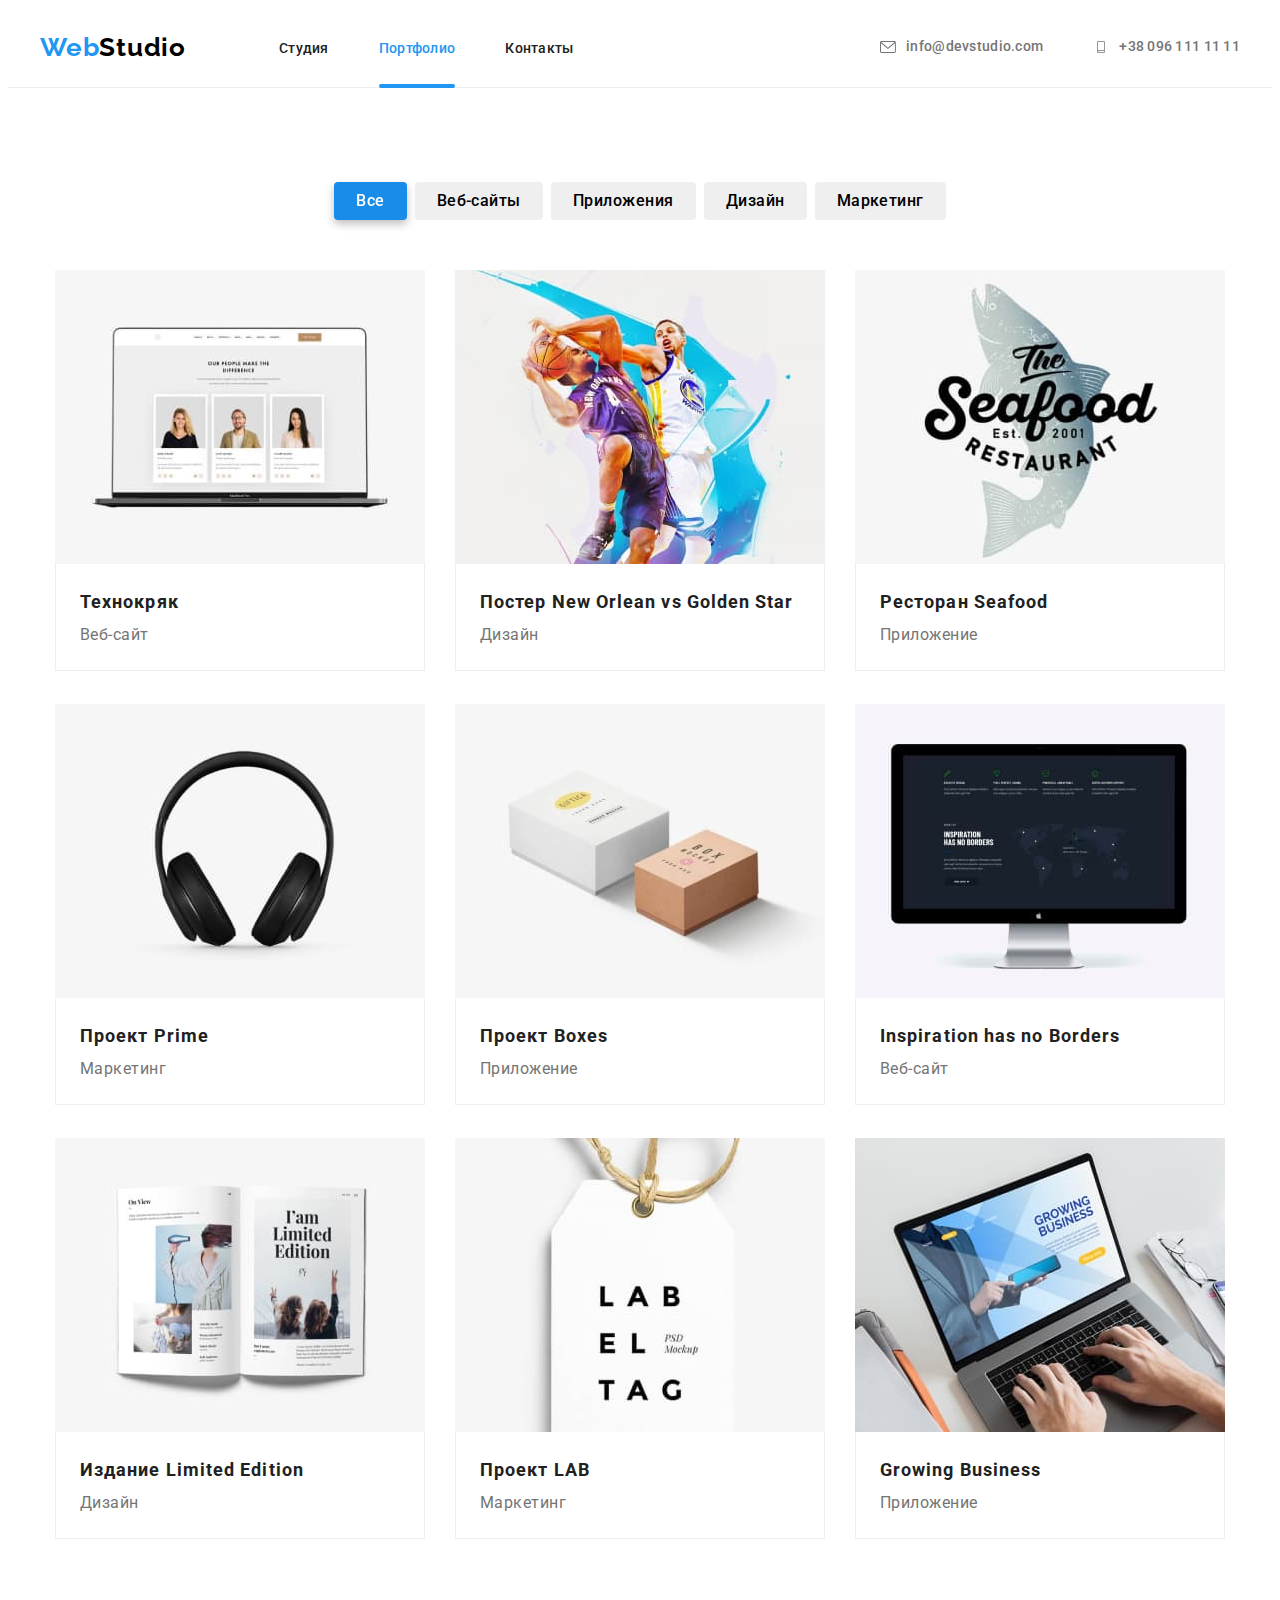
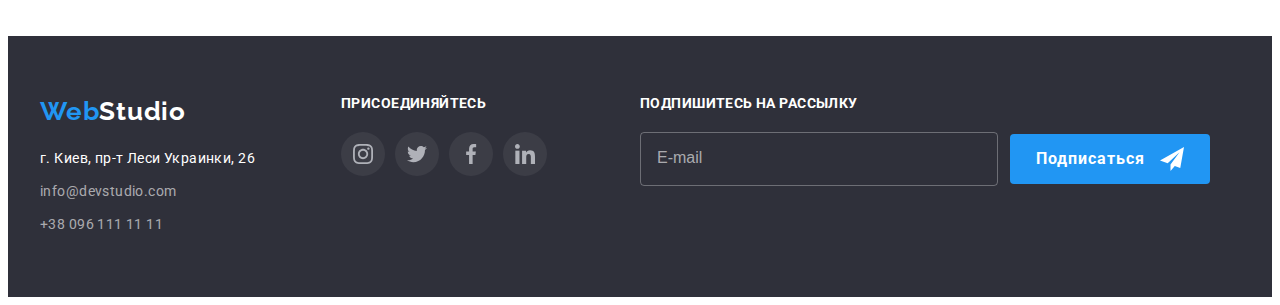
==== portfolio.html @ 4ce69012 "..." ====
<!DOCTYPE html>
<html lang="ru">
  <head>
    <meta charset="UTF-8" />
    <meta http-equiv="X-UA-Compatible" content="IE=edge" />
    <meta name="viewport" content="width=device-width, initial-scale=1.0" />
    <title>Document</title>
    <link rel="preconnect" href="https://fonts.googleapis.com" />
    <link rel="preconnect" href="https://fonts.gstatic.com" crossorigin />
    <link
      href="https://fonts.googleapis.com/css2?family=Raleway:wght@700&family=Roboto:wght@400;500;700;900&display=swap"
      rel="stylesheet"
    />
    <link
      rel="stylesheet"
      href="https://cdnjs.cloudflare.com/ajax/libs/modern-normalize/1.1.0/modern-normalize.min.css"
      integrity="sha512-wpPYUAdjBVSE4KJnH1VR1HeZfpl1ub8YT/NKx4PuQ5NmX2tKuGu6U/JRp5y+Y8XG2tV+wKQpNHVUX03MfMFn9Q=="
      crossorigin="anonymous"
      referrerpolicy="no-referrer"
    />
    <link rel="stylesheet" href="./css/main.min.css" />
  </head>

  <body>
    <header class="header">
      <div class="container header-container">
        <a class="logo link" href="">
          <span class="logo-blue">Web</span>Studio</a
        >
        <nav class="navigation">
          <ul class="nav-list list">
            <li class="nav-list__item">
              <a class="nav-list__link link" href="./index.html">Студия</a>
            </li>

            <li class="nav-list__item">
              <a class="nav-list__link link current" href="./portfolio.html"
                >Портфолио</a
              >
            </li>

            <li class="nav-list__item">
              <a class="nav-list__link link" href="">Контакты</a>
            </li>
          </ul>
        </nav>
        <ul class="contact-header list">
          <li class="contact-header__mail">
            <a
              class="contact-header__mail-number link"
              href="mailto:info@devstudio.com"
            >
              <svg class="contact-header__mail-icon" width="16" height="12">
                <use href="./img/sprite.svg#icon-mail"></use>
              </svg>
              info@devstudio.com</a
            >
          </li>
          <li>
            <a
              class="contact-header__mail-number link"
              href="tel:+380961111111"
            >
              <svg class="contact-header__mail-icon" width="16" height="12">
                <use href="./img/sprite.svg#icon-smartphone"></use>
              </svg>
              +38 096 111 11 11</a
            >
          </li>
        </ul>
      </div>
    </header>
    <main>
      <section class="section">
        <div class="container container-filter-btn">
          <h1 class="visually-hidden">Портфолио</h1>

          <ul class="list parent-indent">
            <li class="spacing-between-cards">
              <button class="filter-btn current-btn" type="button">Все</button>
            </li>
            <li class="spacing-between-cards">
              <button class="filter-btn" type="button">Веб-сайты</button>
            </li>
            <li class="spacing-between-cards">
              <button class="filter-btn" type="button">Приложения</button>
            </li>
            <li class="spacing-between-cards">
              <button class="filter-btn" type="button">Дизайн</button>
            </li>
            <li class="spacing-between-cards">
              <button class="filter-btn" type="button">Маркетинг</button>
            </li>
          </ul>

          <ul class="list portfolio-cards-indent portfolio-list">
            <li
              class="list-item spacing-between-cards spacing-between-cards-portfolio"
            >
              <a class="cards-portfolio-link link" href="">
                <div class="overlay-cards">
                  <img
                    src="./img/portfolio-img-1.jpg"
                    alt="Сайт"
                    width="370"
                    height="294"
                  />
                  <p class="overlay-portfolio">
                    Ресурс предлагает комплексные предложения с разным уровнем
                    функционала и сервисов. Все это позволит посетителю получить
                    исчерпывающие сведения о компании или частном лице.
                  </p>
                </div>
                <div class="portfolio-cards-name">
                  <h2 class="list-item-h">Технокряк</h2>
                  <p class="list-item-p">Веб-сайт</p>
                </div>
              </a>
            </li>
            <li
              class="list-item spacing-between-cards spacing-between-cards-portfolio"
            >
              <a class="cards-portfolio-link link" href="">
                <div class="overlay-cards">
                  <img
                    src="./img/portfolio-img-2.jpg"
                    alt="Постер баскетбол"
                    width="370"
                    height="294"
                  />
                  <p class="overlay-portfolio">
                    Ресурс предлагает комплексные предложения с разным уровнем
                    функционала и сервисов. Все это позволит посетителю получить
                    исчерпывающие сведения о компании или частном лице.
                  </p>
                </div>
                <div class="portfolio-cards-name">
                  <h2 class="list-item-h">Постер New Orlean vs Golden Star</h2>
                  <p class="list-item-p">Дизайн</p>
                </div>
              </a>
            </li>
            <li
              class="list-item spacing-between-cards spacing-between-cards-portfolio"
            >
              <a class="cards-portfolio-link link" href="">
                <div class="overlay-cards">
                  <img
                    src="./img/portfolio-img-3.jpg"
                    alt="Лого ресторана"
                    width="370"
                    height="294"
                  />
                  <p class="overlay-portfolio">
                    Ресурс предлагает комплексные предложения с разным уровнем
                    функционала и сервисов. Все это позволит посетителю получить
                    исчерпывающие сведения о компании или частном лице.
                  </p>
                </div>
                <div class="portfolio-cards-name">
                  <h2 class="list-item-h">Ресторан Seafood</h2>
                  <p class="list-item-p">Приложение</p>
                </div>
              </a>
            </li>
            <li
              class="list-item spacing-between-cards spacing-between-cards-portfolio"
            >
              <a class="cards-portfolio-link link" href="">
                <div class="overlay-cards">
                  <img
                    src="./img/portfolio-img-4.jpg"
                    alt="Наушники"
                    width="370"
                    height="294"
                  />
                  <p class="overlay-portfolio">
                    Ресурс предлагает комплексные предложения с разным уровнем
                    функционала и сервисов. Все это позволит посетителю получить
                    исчерпывающие сведения о компании или частном лице.
                  </p>
                </div>
                <div class="portfolio-cards-name">
                  <h2 class="list-item-h">Проект Prime</h2>
                  <p class="list-item-p">Маркетинг</p>
                </div>
              </a>
            </li>
            <li
              class="list-item spacing-between-cards spacing-between-cards-portfolio"
            >
              <a class="cards-portfolio-link link" href="">
                <div class="overlay-cards">
                  <img
                    src="./img/portfolio-img-5.jpg"
                    alt="Коробки"
                    width="370"
                    height="294"
                  />
                  <p class="overlay-portfolio">
                    Ресурс предлагает комплексные предложения с разным уровнем
                    функционала и сервисов. Все это позволит посетителю получить
                    исчерпывающие сведения о компании или частном лице.
                  </p>
                </div>
                <div class="portfolio-cards-name">
                  <h2 class="list-item-h">Проект Boxes</h2>
                  <p class="list-item-p">Приложение</p>
                </div>
              </a>
            </li>
            <li
              class="list-item spacing-between-cards spacing-between-cards-portfolio"
            >
              <a class="cards-portfolio-link link" href="">
                <div class="overlay-cards">
                  <img
                    src="./img/portfolio-img-6.jpg"
                    alt="Сайт"
                    width="370"
                    height="294"
                  />
                  <p class="overlay-portfolio">
                    Ресурс предлагает комплексные предложения с разным уровнем
                    функционала и сервисов. Все это позволит посетителю получить
                    исчерпывающие сведения о компании или частном лице.
                  </p>
                </div>
                <div class="portfolio-cards-name">
                  <h2 class="list-item-h">Inspiration has no Borders</h2>
                  <p class="list-item-p">Веб-сайт</p>
                </div>
              </a>
            </li>
            <li
              class="list-item spacing-between-cards spacing-between-cards-portfolio"
            >
              <a class="cards-portfolio-link link" href="">
                <div class="overlay-cards">
                  <img
                    src="./img/portfolio-img-7.jpg"
                    alt="Книга"
                    width="370"
                    height="294"
                  />
                  <p class="overlay-portfolio">
                    Ресурс предлагает комплексные предложения с разным уровнем
                    функционала и сервисов. Все это позволит посетителю получить
                    исчерпывающие сведения о компании или частном лице.
                  </p>
                </div>
                <div class="portfolio-cards-name">
                  <h2 class="list-item-h">Издание Limited Edition</h2>
                  <p class="list-item-p">Дизайн</p>
                </div>
              </a>
            </li>
            <li
              class="list-item spacing-between-cards spacing-between-cards-portfolio"
            >
              <a class="cards-portfolio-link link" href="">
                <div class="overlay-cards">
                  <img
                    src="./img/portfolio-img-8.jpg"
                    alt="Бирка"
                    width="370"
                    height="294"
                  />
                  <p class="overlay-portfolio">
                    Ресурс предлагает комплексные предложения с разным уровнем
                    функционала и сервисов. Все это позволит посетителю получить
                    исчерпывающие сведения о компании или частном лице.
                  </p>
                </div>
                <div class="portfolio-cards-name">
                  <h2 class="list-item-h">Проект LAB</h2>
                  <p class="list-item-p">Маркетинг</p>
                </div>
              </a>
            </li>
            <li
              class="list-item spacing-between-cards spacing-between-cards-portfolio"
            >
              <a class="cards-portfolio-link link" href="">
                <div class="overlay-cards">
                  <img
                    src="./img/portfolio-img-9.jpg"
                    alt="Человек за ноутбуком"
                    width="370"
                    height="294"
                  />
                  <p class="overlay-portfolio">
                    Ресурс предлагает комплексные предложения с разным уровнем
                    функционала и сервисов. Все это позволит посетителю получить
                    исчерпывающие сведения о компании или частном лице.
                  </p>
                </div>

                <div class="portfolio-cards-name">
                  <h2 class="list-item-h">Growing Business</h2>
                  <p class="list-item-p">Приложение</p>
                </div>
              </a>
            </li>
          </ul>
        </div>
      </section>
    </main>
    <footer class="footer">
      <div class="container footer-adress">
        <div class="footer-adress-list">
          <a class="logo-footer link" href="">
            <span class="logo-blue">Web</span>Studio</a
          >
          <address class="element-style">
            <a
              class="link-footer link"
              href="https://www.google.com/maps/place/%D0%B1%D1%83%D0%BB.+%D0%9B%D0%B5%D1%81%D0%B8+%D0%A3%D0%BA%D1%80%D0%B0%D0%B8%D0%BD%D0%BA%D0%B8,+26,+%D0%9A%D0%B8%D0%B5%D0%B2,+02000/@50.4265807,30.5361971,17z/data=!3m1!4b1!4m5!3m4!1s0x40d4cf0e033ecbe9:0x57a4dffefec77da0!8m2!3d50.4265807!4d30.5383858"
              target="_blank"
              rel="noopener noreferrer"
              >г. Киев, пр-т Леси Украинки, 26</a
            >
            <a class="contact-footer link" href="mailto:info@devstudio.com"
              >info@devstudio.com</a
            >
            <a
              class="contact-footer link contact-footer-tel"
              href="tel:+380961111111"
              >+38 096 111 11 11</a
            >
          </address>
        </div>
        <div class="footer-list">
          <p class="footer-post">присоединяйтесь</p>
          <ul class="social-list list">
            <li class="social-list__item">
              <a class="footer-social-list-link" href="">
                <svg class="social-list__icon" width="20" height="20">
                  <use href="./img/sprite.svg#instagram"></use>
                </svg>
              </a>
            </li>
            <li class="social-list__item">
              <a class="footer-social-list-link" href="">
                <svg class="social-list__icon" width="20" height="20">
                  <use href="./img/sprite.svg#twitter"></use>
                </svg>
              </a>
            </li>
            <li class="social-list__item">
              <a class="footer-social-list-link" href="">
                <svg class="social-list__icon" width="20" height="20">
                  <use href="./img/sprite.svg#facebook"></use>
                </svg>
              </a>
            </li>
            <li class="social-list__item">
              <a class="footer-social-list-link" href="">
                <svg class="social-list__icon" width="20" height="20">
                  <use href="./img/sprite.svg#linkedin"></use>
                </svg>
              </a>
            </li>
          </ul>
        </div>
        <div class="footer-form">
          <p class="footer-form__p">Подпишитесь на рассылку</p>
          <form class="footer-form__f">
            <input
              name="user-mail"
              class="footer-form__input"
              type="email"
              placeholder="E-mail"
            />
            <button type="submit" class="footer-form__btn modal-btn">
              Подписаться
              <svg class="footer-form__btn-icon" width="24" height="24">
                <use href="./img/sprite.svg#icon-send"></use>
              </svg>
            </button>
          </form>
        </div>
      </div>
    </footer>
  </body>
</html>
---- css/main.min.css ----
:root{--accent-color: #2196f3;--primary-text-color: #212121;--secondary-text-color: #757575;--hero-collor: #ffffff;--logo-footer-collor: #ffffff}.visually-hidden{position:absolute;width:1px;height:1px;margin:-1px;padding:0;overflow:hidden;border:0;clip:rect(0 0 0 0)}body{font-family:"Roboto", sans-serif;color:var(--primary-text-color)}h1,h2,h3,h4,h5,h6,p{margin-top:0;margin-bottom:0}ul{margin-top:0;margin-bottom:0;padding-left:0}img{display:block;max-width:100%;height:auto}.list{list-style:none}.link{text-decoration:none}.section{padding-bottom:94px;padding-top:94px}.container{width:1200px;padding-left:15px;padding-right:15px;margin-left:auto;margin-right:auto}.modal-btn{min-width:200px;min-height:50px;padding:8px 30px;font-family:inherit;font-weight:bold;font-size:16px;line-height:1.88;align-items:center;text-align:center;letter-spacing:0.06em;color:var(--hero-collor);background:var(--accent-color);cursor:pointer;border-radius:4px;border:none;transition:background-color 250ms cubic-bezier(0.4, 0, 0.2, 1),color 250ms cubic-bezier(0.4, 0, 0.2, 1)}.modal-btn:hover,.modal-btn:focus{background:#188ce8}.social-list{display:flex}.social-list__item:not(:last-child){margin-right:10px}.social-list__link{display:flex;align-items:center;justify-content:center;width:44px;height:44px;border-radius:50%;transition:background-color 250ms cubic-bezier(0.4, 0, 0.2, 1)}.social-list__link:hover,.social-list__link:focus{background-color:var(--accent-color)}.social-list__icon{fill:#afb1b8;transition:fill 250ms cubic-bezier(0.4, 0, 0.2, 1)}.social-list__link:hover .social-list__icon,.social-list__link:focus .social-list__icon{fill:#ffffff}.footer-social-list-link:hover .social-list__icon,.footer-social-list-link:focus .social-list__icon{fill:#ffffff}.main-title{font-weight:900;font-size:44px;line-height:1.36;text-align:center;letter-spacing:0.06em;text-transform:uppercase;color:var(--hero-collor);margin-bottom:30px}.main-title-hero{text-align:center}.benefits__description{font-size:14px;line-height:1.71;letter-spacing:0.03em;color:var(--secondary-text-color)}.secondary-title{font-weight:bold;font-size:36px;line-height:1.17;text-align:center;letter-spacing:0.03em;margin-bottom:50px}.logo{font-family:"Raleway", sans-serif;font-weight:bold;font-size:26px;line-height:1.19;letter-spacing:0.03em;color:#000000;margin-right:93px}.logo-blue{color:var(--accent-color)}.navigation .nav-list__link.current{color:var(--accent-color)}.header{padding-top:24px;padding-bottom:24px;border-bottom:1px solid #ececec}.header-container{display:flex;align-items:center}.nav-list{display:flex;align-items:center}.contact-header{display:flex;align-items:center;margin-left:auto}.contact-header__mail{margin-right:50px}.nav-list__item:not(:last-child){margin-right:50px}.nav-list__link{position:relative;font-weight:500;font-size:14px;line-height:1.14;letter-spacing:0.02em;color:inherit;transition:color 250ms cubic-bezier(0.4, 0, 0.2, 1)}.nav-list__link:hover,.nav-list__link:focus{color:var(--accent-color)}.current::after{content:"";position:absolute;background:var(--accent-color);border-radius:2px;height:4px;width:100%;bottom:-32px;left:0px}.contact-header__mail-number{font-weight:500;font-size:14px;line-height:1.14;letter-spacing:0.02em;color:var(--secondary-text-color);display:flex;align-items:center;transition:color 250ms cubic-bezier(0.4, 0, 0.2, 1)}.contact-header__mail-number:hover,.contact-header__mail-number:focus{color:var(--accent-color)}.contact-header__mail-number:hover .contact-header__mail-icon{fill:var(--accent-color)}.contact-header__mail-icon{margin-right:10px;fill:#757575;justify-content:center;align-items:center;transition:fill 250ms cubic-bezier(0.4, 0, 0.2, 1)}.hero{padding:200px 0;background-image:linear-gradient(rgba(47,48,58,0.4), rgba(47,48,58,0.4)),url(../img/hero/Img.jpg);background-color:#c4c4c4;background-size:cover;background-position:center;max-width:1600px;height:600px;width:100%;margin-left:auto;margin-right:auto}.benefits{padding-bottom:0px}.benefits__title{font-weight:bold;font-size:14px;line-height:1.14;letter-spacing:0.03em;text-transform:uppercase;margin-bottom:10px}.benefits__cards{flex-basis:calc((100%-4 * 30) / 4)}.benefits__icon{display:flex;align-items:center;justify-content:center;background-color:#f5f4fa;width:270px;height:120px;border-radius:4px;margin-bottom:30px}.studio-cards-parent-indent{display:flex;align-items:center;justify-content:center;margin-left:-30px;margin-top:-30px}.studio-spacing-between-cards{margin-left:30px;margin-top:30px}.skills__card{flex-basis:calc((100%-3 * 30) / 3)}.skills__overlay{position:relative}.skills__overlay-p{position:absolute;font-weight:bold;font-size:14px;line-height:1.14;letter-spacing:0.03em;text-transform:uppercase;color:#ffffff;background:rgba(47,48,58,0.8);padding-top:27px;padding-bottom:27px;width:100%;text-align:center;bottom:0px}.team-section{background:#f5f4fa}.team-section__card{flex-basis:calc((100%-4 * 30) / 4);border:1px solid #ccc;border-top:none;box-shadow:0px 1px 3px rgba(0,0,0,0.12),0px 1px 1px rgba(0,0,0,0.14),0px 2px 1px rgba(0,0,0,0.2);border-radius:4px}.team-section__title{margin-bottom:10px;font-weight:500;font-size:16px;line-height:1.19;text-align:center;letter-spacing:0.03em}.team-section__cards-name{text-align:center;padding:30px 32px;background-color:#ffffff;border-radius:0px 0px 4px 4px}.team-section__position{font-size:16px;line-height:1.19;text-align:center;letter-spacing:0.03em;color:var(--secondary-text-color);margin-bottom:16px}.spacing-between-cards{margin-left:8px;margin-top:8px}.clients{justify-content:space-between;display:flex}.clients-link{display:flex;align-items:center;justify-content:center;width:170px;height:92px;border:1px solid #ccc;border-radius:4px;transition:border 250ms cubic-bezier(0.4, 0, 0.2, 1)}.clients-link:hover,.clients-link:focus{border:1px solid var(--accent-color)}.clients-icon{fill:#afb1b8;transition:fill 250ms cubic-bezier(0.4, 0, 0.2, 1)}.clients-link:hover .clients-icon,.clients-link:focus .clients-icon{fill:var(--accent-color)}.logo-footer{font-family:"Raleway", sans-serif;font-weight:bold;font-size:26px;line-height:1.19;letter-spacing:0.03em;color:#ffffff;display:block;margin-bottom:20px}.footer{background:#2f303a;padding:60px 0}.link-footer{font-size:14px;line-height:1.71;letter-spacing:0.03em;color:#ffffff;margin-bottom:9px}.contact-footer{font-size:14px;line-height:1.71;letter-spacing:0.03em;color:rgba(255,255,255,0.6);margin-bottom:9px}.contact-footer-tel{margin-bottom:0}.footer-adress{display:flex}.element-style{font-style:normal;display:flex;flex-direction:column}.footer-adress-list{min-width:231px;margin-right:70px}.footer-list{min-width:206px;min-height:80px}.footer-post{font-weight:bold;font-size:14px;line-height:1.14;letter-spacing:0.03em;text-transform:uppercase;margin-bottom:20px;color:#ffffff}.footer-social-list-link{display:flex;align-items:center;justify-content:center;width:44px;height:44px;border-radius:50%;background-color:#ffffff10;transition:background-color 250ms cubic-bezier(0.4, 0, 0.2, 1)}.footer-social-list-link:hover,.footer-social-list-link:focus{background-color:var(--accent-color)}.footer-form{margin-left:93px;width:570px;height:86px}.footer-form__p{font-weight:bold;font-size:14px;line-height:1.14;letter-spacing:0.03em;text-transform:uppercase;color:#ffffff;margin-bottom:20px}.footer-form__input{border:1px solid rgba(255,255,255,0.3);border-radius:4px;width:100%;height:50px;background-color:transparent;padding-left:16px;color:#ffffff}.footer-form__input::placeholder{font-weight:400;font-size:16px;line-height:1.25;color:rgba(255,255,255,0.6)}.footer-form__btn{margin-left:12px;display:flex;padding:8px 26px;justify-content:space-between;align-items:center;transition:background-color 250ms cubic-bezier(0.4, 0, 0.2, 1);cursor:pointer}.footer-form__f{display:flex;align-items:center}.container-filter-btn .filter-btn.current-btn{background:#188ce8;color:#ffffff;filter:drop-shadow(0px 4px 4px rgba(0,0,0,0.25))}.filter-btn{padding:6px 22px;font-family:inherit;font-weight:500;font-size:16px;line-height:1.63;text-align:center;letter-spacing:0.03em;cursor:pointer;border-radius:4px;border:none;transition:background-color 250ms cubic-bezier(0.4, 0, 0.2, 1),color 250ms cubic-bezier(0.4, 0, 0.2, 1)}.filter-btn:hover,.filter-btn:focus{background:#188ce8;color:#ffffff;filter:drop-shadow(0px 4px 4px rgba(0,0,0,0.25))}.spacing-between-cards-portfolio{margin-left:30px;margin-top:30px}.portfolio-list{flex-wrap:wrap}.portfolio-cards-name{border:1px solid #eeeeee;border-top:none;padding:20px 24px}.cards-portfolio-link{display:block;transition:box-shadow 250ms cubic-bezier(0.4, 0, 0.2, 1)}.cards-portfolio-link:hover,.cards-portfolio-link:focus{box-shadow:0px 1px 1px rgba(0,0,0,0.12),0px 4px 4px rgba(0,0,0,0.06),1px 4px 6px rgba(0,0,0,0.16)}.overlay-cards{position:relative;overflow:hidden}.overlay-portfolio{position:absolute;font-size:18px;line-height:1.55;letter-spacing:0.03em;color:#ffffff;background:rgba(33,150,243,0.9);padding:63px 24px;top:0;left:0;width:100%;height:100%;overflow:auto;transform:translateY(100%);transition:transform 250ms cubic-bezier(0.4, 0, 0.2, 1),background-color 250ms cubic-bezier(0.4, 0, 0.2, 1)}.cards-portfolio-link:hover .overlay-portfolio,.cards-portfolio-link:focus .overlay-portfolio{transform:translateY(0%)}.list-item{width:370px;height:404px;left:215px;top:262px;background:#ffffff;box-sizing:border-box}.list-item-h{font-weight:bold;font-size:18px;line-height:2;letter-spacing:0.06em;color:var(--primary-text-color)}.list-item-p{font-size:16px;line-height:1.88;letter-spacing:0.03em;color:var(--secondary-text-color)}.parent-indent{display:flex;align-items:center;justify-content:center;margin-left:-8px;margin-top:-8px;margin-bottom:50px}.portfolio-cards-indent{display:flex;align-items:center;justify-content:center;margin-left:-30px;margin-top:-30px}.cards-portfolio{flex-basis:calc((100%-3 * 30) / 3)}.backdrop{position:fixed;top:0;left:0;width:100vw;height:100vh;background-color:rgba(0,0,0,0.2);transition:opacity;transition:opacity 250ms cubic-bezier(0.4, 0, 0.2, 1),visibility 250ms cubic-bezier(0.4, 0, 0.2, 1)}.backdrop.is-hidden{opacity:0;visibility:hidden;pointer-events:none}.modal{position:absolute;top:50%;left:50%;transform:translate(-50%, -50%);width:528px;height:581px;background-color:#ffffff;border-radius:4px;padding:40px}.modal-close-icon{transition:fill 250ms cubic-bezier(0.4, 0, 0.2, 1)}.modal-close-icon:hover{fill:var(--accent-color)}.modal-close-btn{position:absolute;top:8px;right:8px;width:30px;height:30px;border-radius:50%;border:1px solid rgba(0,0,0,0.1);background-color:transparent;padding:0;display:flex;justify-content:center;align-items:center;cursor:pointer}.modal-title{font-weight:bold;font-size:20px;line-height:1.15;text-align:center;letter-spacing:0.03em;color:#212121;margin-bottom:12px}.modal-form-name{display:block;font-weight:400;font-size:12px;line-height:1.17;letter-spacing:0.01em;color:#757575;margin-bottom:10px}.modal-form-input{width:100%;height:40px;padding-left:42px;border:1px solid rgba(33,33,33,0.2);border-radius:4px;transition:border-color 250ms cubic-bezier(0.4, 0, 0.2, 1)}.modal-form-input:focus{outline:none;border-color:var(--accent-color)}.modal-form-input:focus+.modal-form-icon{fill:var(--accent-color)}.modal-form-input-wrapper{position:relative;display:block;margin-top:4px}.modal-form-icon{position:absolute;top:50%;left:12px;transform:translateY(-50%);transition:fill 250ms cubic-bezier(0.4, 0, 0.2, 1)}.modal-form-messange{width:100%;height:120px;margin-top:4px;padding:12px 16px;transition:border-color 250ms cubic-bezier(0.4, 0, 0.2, 1);resize:none;border:1px solid rgba(33,33,33,0.2);border-radius:4px}.modal-form-messange:focus{outline:none;border-color:var(--accent-color)}.modal-form-messange::placeholder{font-weight:400;font-size:12px;line-height:14px;letter-spacing:0.01em;color:rgba(117,117,117,0.5)}.modal-form-checkbox-label{display:flex;align-items:center;font-weight:400;font-size:14px;line-height:1.7;letter-spacing:0.03em;color:#757575;padding-left:14px}.modal-form-checkbox-label::before{display:inline-block;width:16px;height:15px;border:2px solid #212121;cursor:pointer;content:"";margin-right:10px;border-radius:2px}.modal-form-checkbox:focus+.modal-form-checkbox-label::before{border:1px solid --accent-color}.modal-form-checkbox:checked+.modal-form-checkbox-label::before{background-image:url(../img/checkbox.svg);background-color:var(--accent-color);background-repeat:no-repeat;border:none;background-position:50% 50%}.modal-form-submit-btn{display:block;margin:30px auto 0px}.modal-form-checkbox-link{color:var(--accent-color)}
/*# sourceMappingURL=main.min.css.map */
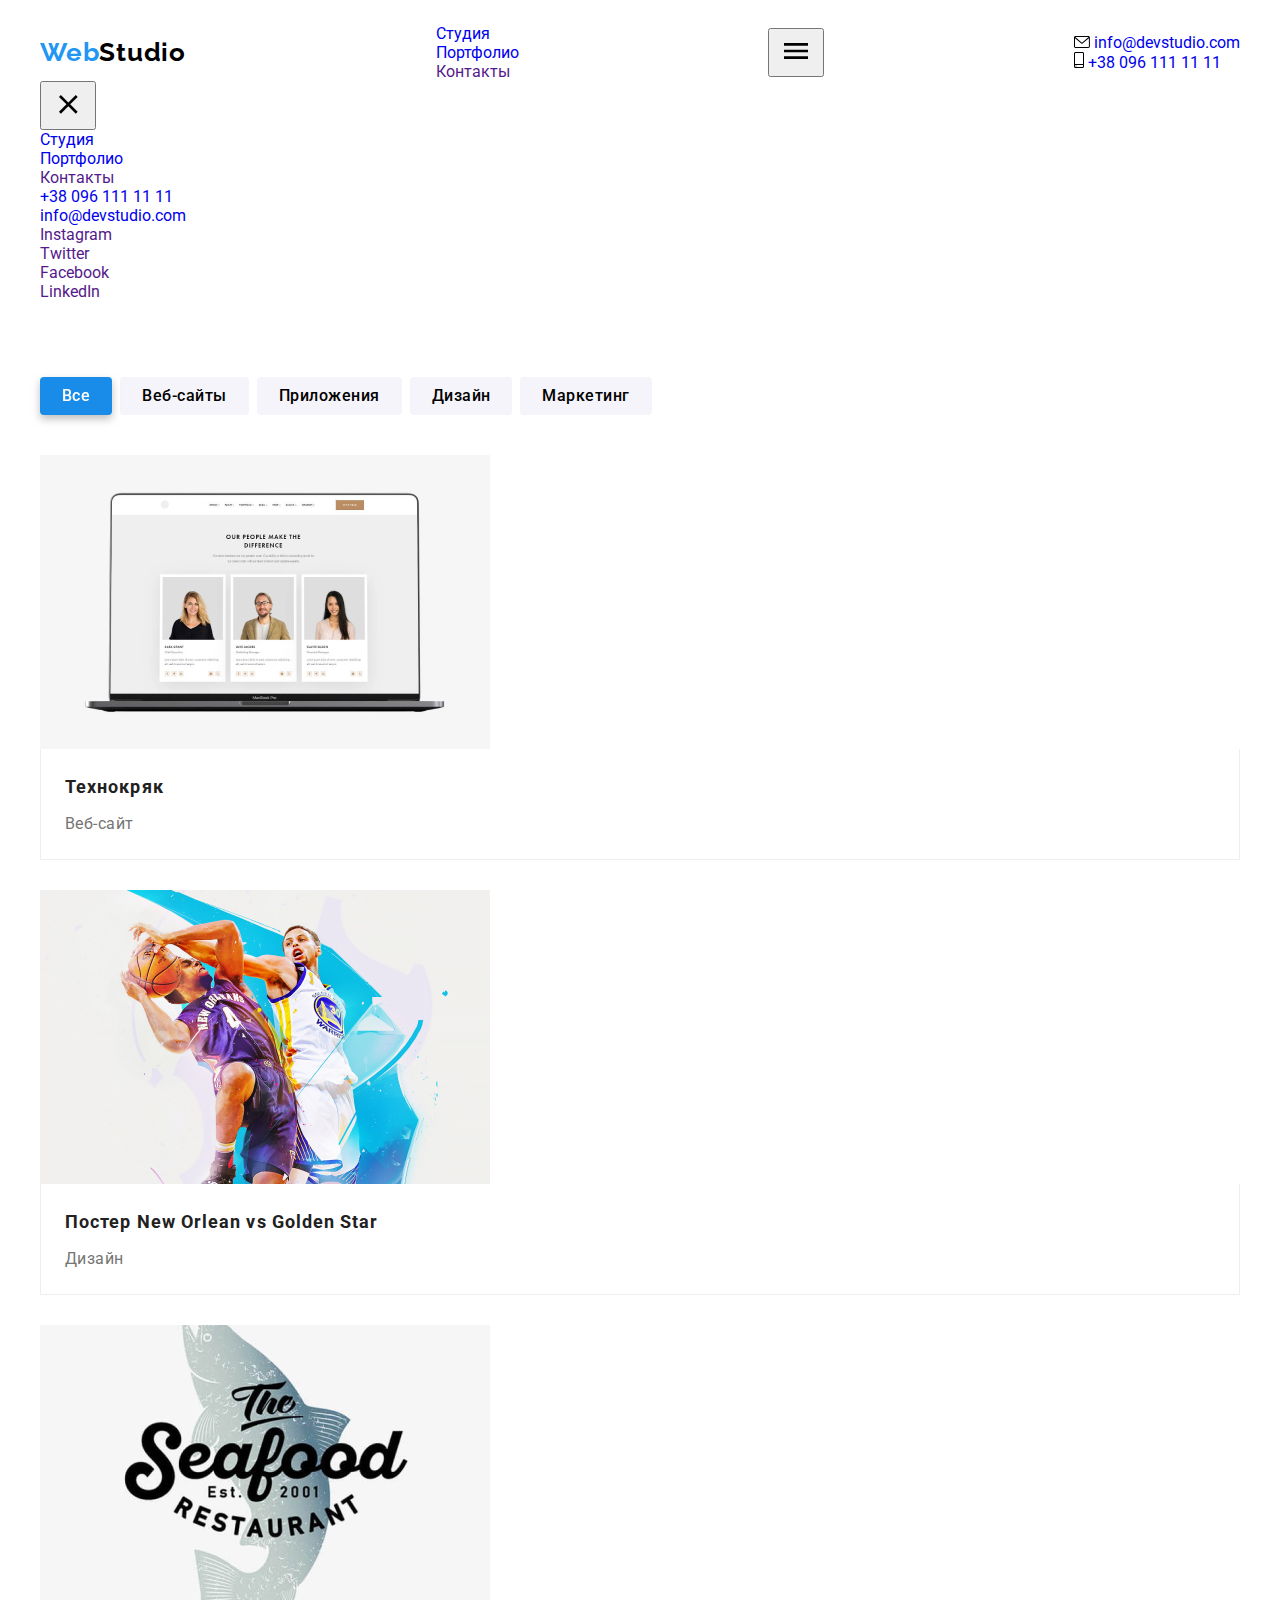
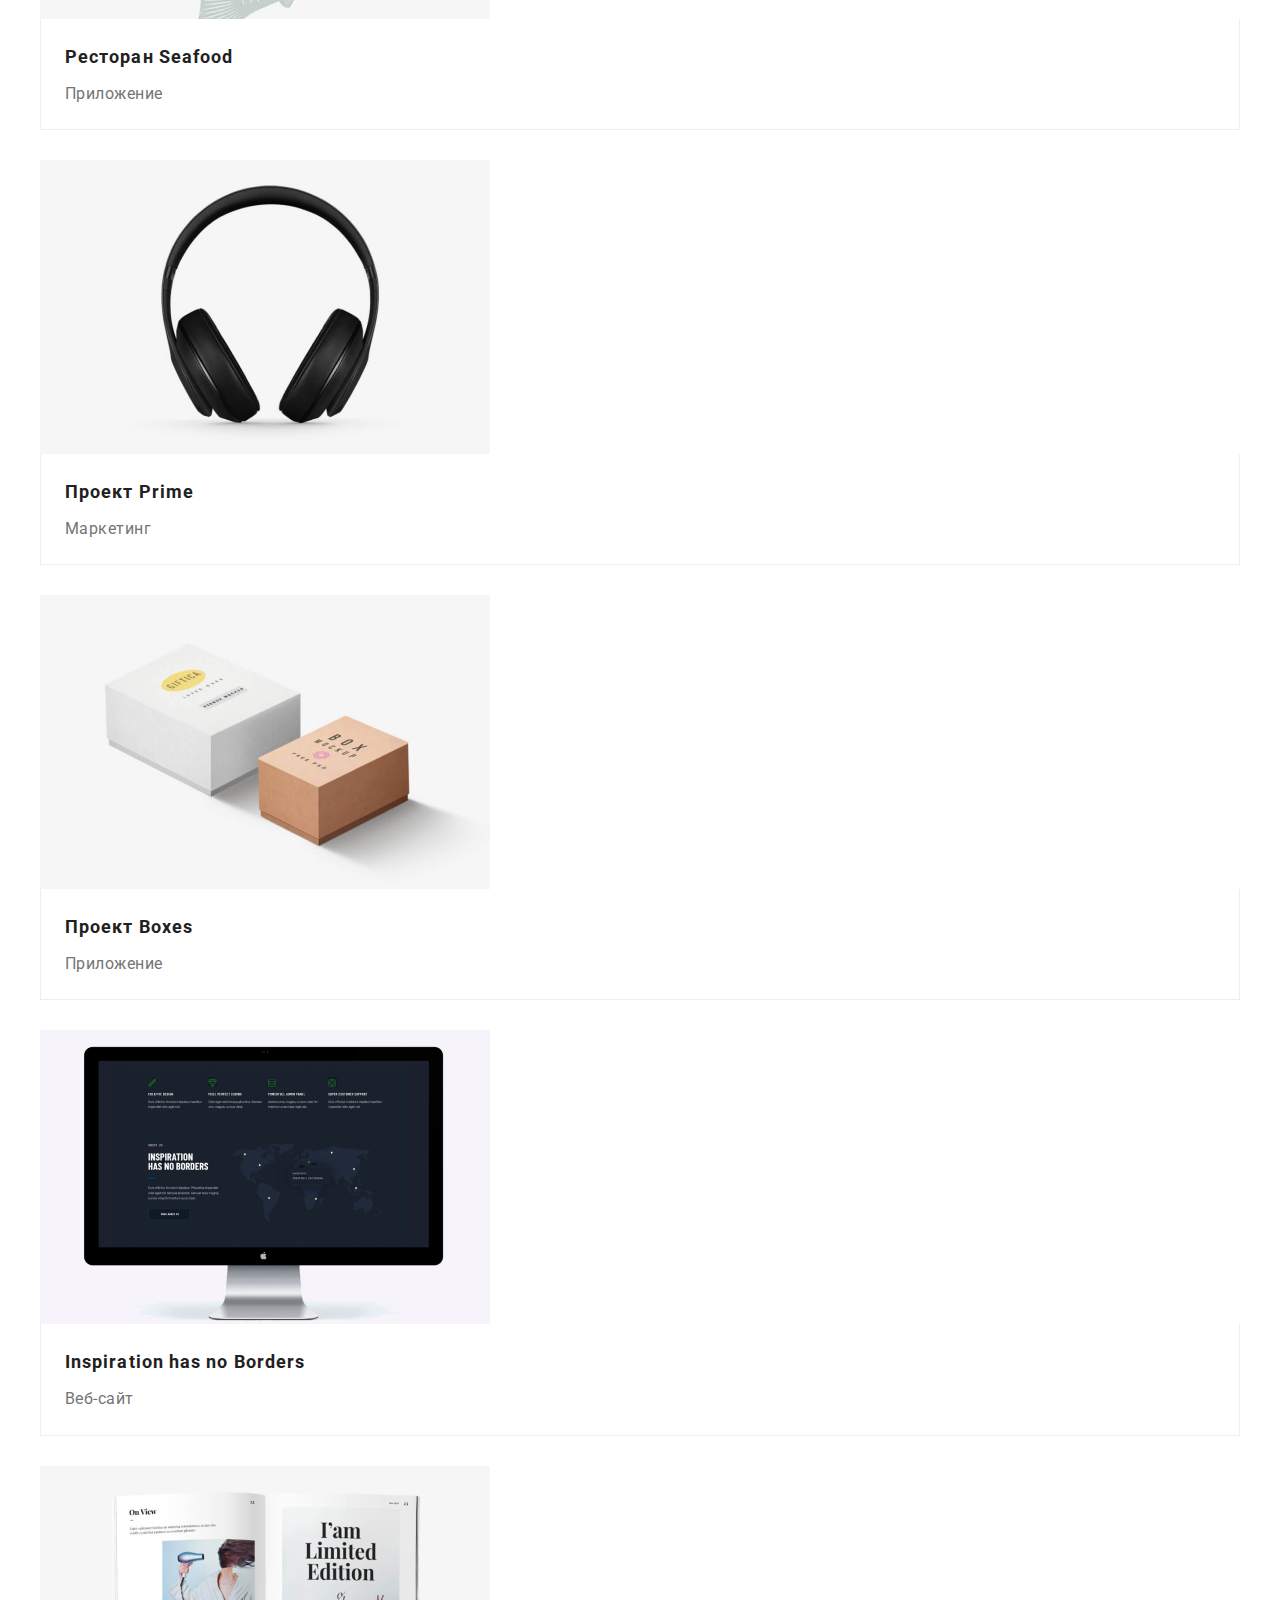
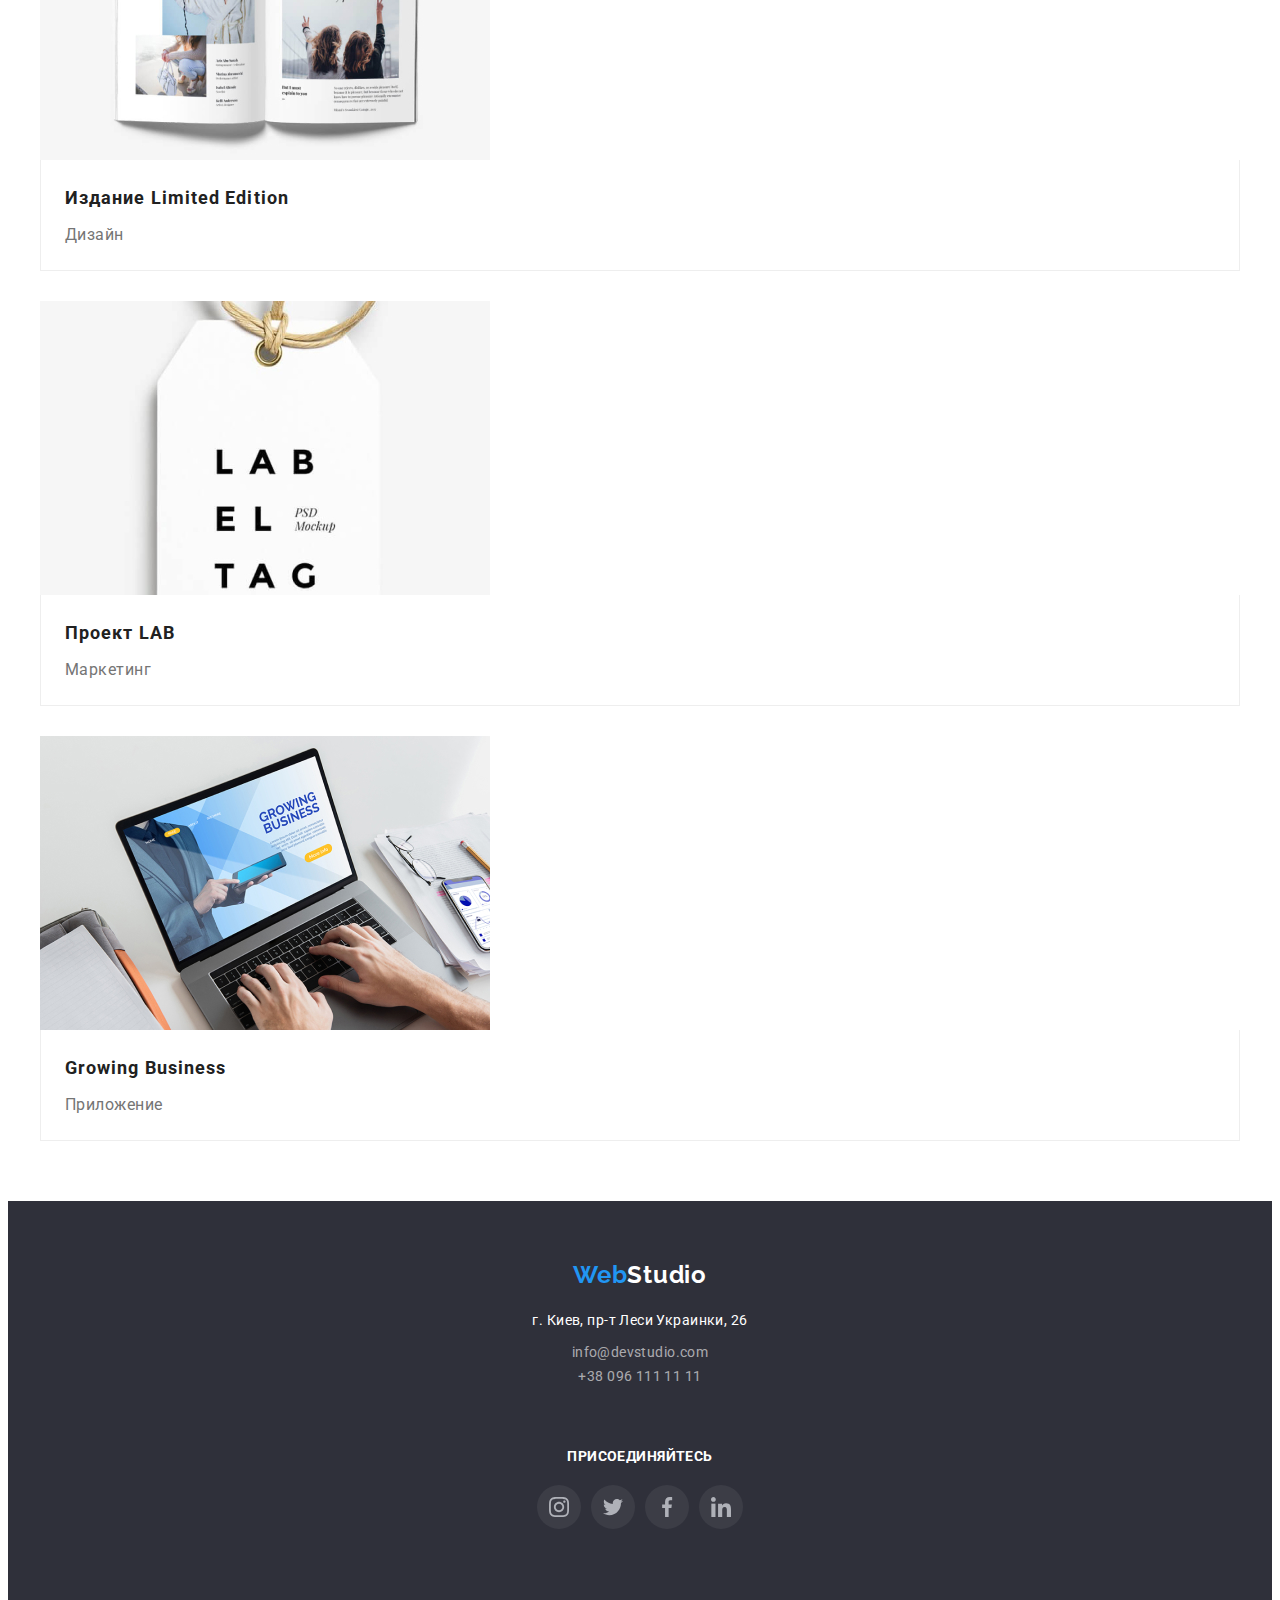
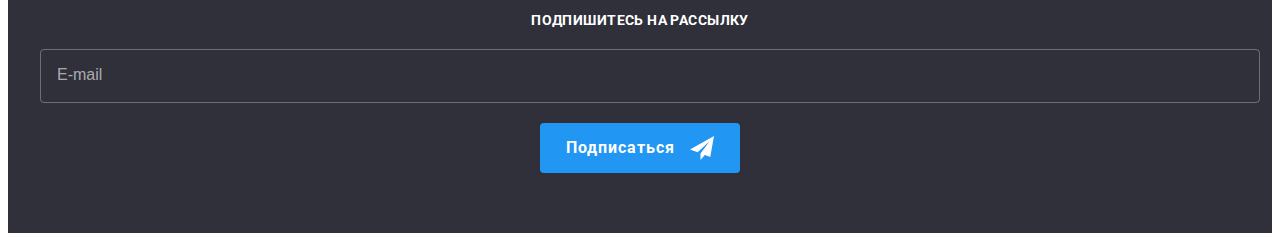
==== commit 6909524a: "Моб. версия готова" ====
--- a/portfolio.html
+++ b/portfolio.html
@@ -44,6 +44,11 @@
             </li>
           </ul>
         </nav>
+        <button type="button" class="mobile-menu-btn" data-menu-open>
+          <svg class="mobile-menu-btn__icon" width="40" height="40">
+            <use href="./img/sprite.svg#burger-menu-icon"></use>
+          </svg>
+        </button>
         <ul class="contact-header list">
           <li class="contact-header__mail">
             <a
@@ -61,13 +66,67 @@
               class="contact-header__mail-number link"
               href="tel:+380961111111"
             >
-              <svg class="contact-header__mail-icon" width="16" height="12">
+              <svg class="contact-header__mail-icon" width="10" height="16">
                 <use href="./img/sprite.svg#icon-smartphone"></use>
               </svg>
               +38 096 111 11 11</a
             >
           </li>
         </ul>
+      </div>
+      <div class="mobile-menu" data-menu>
+        <div class="container mobile-menu__container">
+          <button type="button" class="mobile-menu__close-btn" data-menu-close>
+            <svg class="mobile-menu__close-icon" width="40" height="40">
+              <use href="./img/sprite.svg#burger-close-icon"></use>
+            </svg>
+          </button>
+          <ul class="mobile-menu__list">
+            <li class="mobile-menu__item list">
+              <a class="mobile-menu__link link" href="./index.html">Студия</a>
+            </li>
+
+            <li class="mobile-menu__item list">
+              <a class="mobile-menu__link link current" href="./portfolio.html"
+                >Портфолио</a
+              >
+            </li>
+
+            <li class="mobile-menu__item-contact list">
+              <a class="mobile-menu__link link" href="">Контакты</a>
+            </li>
+          </ul>
+          <ul class="mobile-menu__contact">
+            <li class="mobile-menu__item list">
+              <a href="tel:+380961111111" class="mobile-menu__number-link link"
+                >+38 096 111 11 11</a
+              >
+            </li>
+            <li class="mobile-menu__item-mail list">
+              <a
+                class="mobile-menu__mail-link link"
+                href="mailto:info@devstudio.com"
+                >info@devstudio.com</a
+              >
+            </li>
+          </ul>
+          <ul class="mobile-menu__social-list">
+            <li class="mobile-menu__social-list-item list">
+              <a href="" class="mobile-menu__social-list-link link"
+                >Instagram</a
+              >
+            </li>
+            <li class="mobile-menu__social-list-item list">
+              <a href="" class="mobile-menu__social-list-link link">Twitter</a>
+            </li>
+            <li class="mobile-menu__social-list-item list">
+              <a href="" class="mobile-menu__social-list-link link">Facebook</a>
+            </li>
+            <li class="mobile-menu__social-list-item list">
+              <a href="" class="mobile-menu__social-list-link link">LinkedIn</a>
+            </li>
+          </ul>
+        </div>
       </div>
     </header>
     <main>
@@ -75,20 +134,20 @@
         <div class="container container-filter-btn">
           <h1 class="visually-hidden">Портфолио</h1>
 
-          <ul class="list parent-indent">
-            <li class="spacing-between-cards">
+          <ul class="list filter parent-indent">
+            <li class="spacing-between-cards filter-item">
               <button class="filter-btn current-btn" type="button">Все</button>
             </li>
-            <li class="spacing-between-cards">
+            <li class="spacing-between-cards filter-item">
               <button class="filter-btn" type="button">Веб-сайты</button>
             </li>
-            <li class="spacing-between-cards">
+            <li class="spacing-between-cards filter-item">
               <button class="filter-btn" type="button">Приложения</button>
             </li>
-            <li class="spacing-between-cards">
+            <li class="spacing-between-cards filter-item">
               <button class="filter-btn" type="button">Дизайн</button>
             </li>
-            <li class="spacing-between-cards">
+            <li class="spacing-between-cards filter-item">
               <button class="filter-btn" type="button">Маркетинг</button>
             </li>
           </ul>
@@ -99,12 +158,16 @@
             >
               <a class="cards-portfolio-link link" href="">
                 <div class="overlay-cards">
-                  <img
-                    src="./img/portfolio-img-1.jpg"
-                    alt="Сайт"
-                    width="370"
-                    height="294"
-                  />
+                  <picture>
+                    <source
+                      srcset="
+                        ./img/portfolio/mobile-img-1.jpg    1x,
+                        ./img/portfolio/mobile-img-1@2x.jpg 2x
+                      "
+                      media="(max-width: 767px)"
+                    />
+                    <img src="./img/portfolio/mobile-img-1.jpg" alt="Сайт" />
+                  </picture>
                   <p class="overlay-portfolio">
                     Ресурс предлагает комплексные предложения с разным уровнем
                     функционала и сервисов. Все это позволит посетителю получить
@@ -122,12 +185,19 @@
             >
               <a class="cards-portfolio-link link" href="">
                 <div class="overlay-cards">
-                  <img
-                    src="./img/portfolio-img-2.jpg"
-                    alt="Постер баскетбол"
-                    width="370"
-                    height="294"
-                  />
+                  <picture>
+                    <source
+                      srcset="
+                        ./img/portfolio/mobile-img-2.jpg    1x,
+                        ./img/portfolio/mobile-img-2@2x.jpg 2x
+                      "
+                      media="(max-width: 767px)"
+                    />
+                    <img
+                      src="./img/portfolio/mobile-img-2.jpg"
+                      alt="Постер баскетбол"
+                    />
+                  </picture>
                   <p class="overlay-portfolio">
                     Ресурс предлагает комплексные предложения с разным уровнем
                     функционала и сервисов. Все это позволит посетителю получить
@@ -145,12 +215,19 @@
             >
               <a class="cards-portfolio-link link" href="">
                 <div class="overlay-cards">
-                  <img
-                    src="./img/portfolio-img-3.jpg"
-                    alt="Лого ресторана"
-                    width="370"
-                    height="294"
-                  />
+                  <picture>
+                    <source
+                      srcset="
+                        ./img/portfolio/mobile-img-3.jpg    1x,
+                        ./img/portfolio/mobile-img-3@2x.jpg 2x
+                      "
+                      media="(max-width: 767px)"
+                    />
+                    <img
+                      src="./img/portfolio/mobile-img-3.jpg"
+                      alt="Лого ресторана"
+                    />
+                  </picture>
                   <p class="overlay-portfolio">
                     Ресурс предлагает комплексные предложения с разным уровнем
                     функционала и сервисов. Все это позволит посетителю получить
@@ -168,12 +245,19 @@
             >
               <a class="cards-portfolio-link link" href="">
                 <div class="overlay-cards">
-                  <img
-                    src="./img/portfolio-img-4.jpg"
-                    alt="Наушники"
-                    width="370"
-                    height="294"
-                  />
+                  <picture>
+                    <source
+                      srcset="
+                        ./img/portfolio/mobile-img-4.jpg    1x,
+                        ./img/portfolio/mobile-img-4@2x.jpg 2x
+                      "
+                      media="(max-width: 767px)"
+                    />
+                    <img
+                      src="./img/portfolio/mobile-img-4.jpg"
+                      alt="Наушники"
+                    />
+                  </picture>
                   <p class="overlay-portfolio">
                     Ресурс предлагает комплексные предложения с разным уровнем
                     функционала и сервисов. Все это позволит посетителю получить
@@ -191,12 +275,16 @@
             >
               <a class="cards-portfolio-link link" href="">
                 <div class="overlay-cards">
-                  <img
-                    src="./img/portfolio-img-5.jpg"
-                    alt="Коробки"
-                    width="370"
-                    height="294"
-                  />
+                  <picture>
+                    <source
+                      srcset="
+                        ./img/portfolio/mobile-img-5.jpg    1x,
+                        ./img/portfolio/mobile-img-5@2x.jpg 2x
+                      "
+                      media="(max-width: 767px)"
+                    />
+                    <img src="./img/portfolio/mobile-img-5.jpg" alt="Коробки" />
+                  </picture>
                   <p class="overlay-portfolio">
                     Ресурс предлагает комплексные предложения с разным уровнем
                     функционала и сервисов. Все это позволит посетителю получить
@@ -214,12 +302,16 @@
             >
               <a class="cards-portfolio-link link" href="">
                 <div class="overlay-cards">
-                  <img
-                    src="./img/portfolio-img-6.jpg"
-                    alt="Сайт"
-                    width="370"
-                    height="294"
-                  />
+                  <picture>
+                    <source
+                      srcset="
+                        ./img/portfolio/mobile-img-6.jpg    1x,
+                        ./img/portfolio/mobile-img-6@2x.jpg 2x
+                      "
+                      media="(max-width: 767px)"
+                    />
+                    <img src="./img/portfolio/mobile-img-6.jpg" alt="Сайт" />
+                  </picture>
                   <p class="overlay-portfolio">
                     Ресурс предлагает комплексные предложения с разным уровнем
                     функционала и сервисов. Все это позволит посетителю получить
@@ -237,12 +329,16 @@
             >
               <a class="cards-portfolio-link link" href="">
                 <div class="overlay-cards">
-                  <img
-                    src="./img/portfolio-img-7.jpg"
-                    alt="Книга"
-                    width="370"
-                    height="294"
-                  />
+                  <picture>
+                    <source
+                      srcset="
+                        ./img/portfolio/mobile-img-7.jpg    1x,
+                        ./img/portfolio/mobile-img-7@2x.jpg 2x
+                      "
+                      media="(max-width: 767px)"
+                    />
+                    <img src="./img/portfolio/mobile-img-7.jpg" alt="Книга" />
+                  </picture>
                   <p class="overlay-portfolio">
                     Ресурс предлагает комплексные предложения с разным уровнем
                     функционала и сервисов. Все это позволит посетителю получить
@@ -260,12 +356,16 @@
             >
               <a class="cards-portfolio-link link" href="">
                 <div class="overlay-cards">
-                  <img
-                    src="./img/portfolio-img-8.jpg"
-                    alt="Бирка"
-                    width="370"
-                    height="294"
-                  />
+                  <picture>
+                    <source
+                      srcset="
+                        ./img/portfolio/mobile-img-8.jpg    1x,
+                        ./img/portfolio/mobile-img-8@2x.jpg 2x
+                      "
+                      media="(max-width: 767px)"
+                    />
+                    <img src="./img/portfolio/mobile-img-8.jpg" alt="Бирка" />
+                  </picture>
                   <p class="overlay-portfolio">
                     Ресурс предлагает комплексные предложения с разным уровнем
                     функционала и сервисов. Все это позволит посетителю получить
@@ -283,12 +383,19 @@
             >
               <a class="cards-portfolio-link link" href="">
                 <div class="overlay-cards">
-                  <img
-                    src="./img/portfolio-img-9.jpg"
-                    alt="Человек за ноутбуком"
-                    width="370"
-                    height="294"
-                  />
+                  <picture>
+                    <source
+                      srcset="
+                        ./img/portfolio/mobile-img-9.jpg    1x,
+                        ./img/portfolio/mobile-img-9@2x.jpg 2x
+                      "
+                      media="(max-width: 767px)"
+                    />
+                    <img
+                      src="./img/portfolio/mobile-img-9.jpg"
+                      alt="Человек за ноутбуком"
+                    />
+                  </picture>
                   <p class="overlay-portfolio">
                     Ресурс предлагает комплексные предложения с разным уровнем
                     функционала и сервисов. Все это позволит посетителю получить
@@ -382,5 +489,6 @@
         </div>
       </div>
     </footer>
+    <script src="./js/menu.js"></script>
   </body>
 </html>
--- a/css/main.min.css
+++ b/css/main.min.css
@@ -1,2 +1,2 @@
-:root{--accent-color: #2196f3;--primary-text-color: #212121;--secondary-text-color: #757575;--hero-collor: #ffffff;--logo-footer-collor: #ffffff}.visually-hidden{position:absolute;width:1px;height:1px;margin:-1px;padding:0;overflow:hidden;border:0;clip:rect(0 0 0 0)}body{font-family:"Roboto", sans-serif;color:var(--primary-text-color)}h1,h2,h3,h4,h5,h6,p{margin-top:0;margin-bottom:0}ul{margin-top:0;margin-bottom:0;padding-left:0}img{display:block;max-width:100%;height:auto}.list{list-style:none}.link{text-decoration:none}.section{padding-bottom:94px;padding-top:94px}.container{width:1200px;padding-left:15px;padding-right:15px;margin-left:auto;margin-right:auto}.modal-btn{min-width:200px;min-height:50px;padding:8px 30px;font-family:inherit;font-weight:bold;font-size:16px;line-height:1.88;align-items:center;text-align:center;letter-spacing:0.06em;color:var(--hero-collor);background:var(--accent-color);cursor:pointer;border-radius:4px;border:none;transition:background-color 250ms cubic-bezier(0.4, 0, 0.2, 1),color 250ms cubic-bezier(0.4, 0, 0.2, 1)}.modal-btn:hover,.modal-btn:focus{background:#188ce8}.social-list{display:flex}.social-list__item:not(:last-child){margin-right:10px}.social-list__link{display:flex;align-items:center;justify-content:center;width:44px;height:44px;border-radius:50%;transition:background-color 250ms cubic-bezier(0.4, 0, 0.2, 1)}.social-list__link:hover,.social-list__link:focus{background-color:var(--accent-color)}.social-list__icon{fill:#afb1b8;transition:fill 250ms cubic-bezier(0.4, 0, 0.2, 1)}.social-list__link:hover .social-list__icon,.social-list__link:focus .social-list__icon{fill:#ffffff}.footer-social-list-link:hover .social-list__icon,.footer-social-list-link:focus .social-list__icon{fill:#ffffff}.main-title{font-weight:900;font-size:44px;line-height:1.36;text-align:center;letter-spacing:0.06em;text-transform:uppercase;color:var(--hero-collor);margin-bottom:30px}.main-title-hero{text-align:center}.benefits__description{font-size:14px;line-height:1.71;letter-spacing:0.03em;color:var(--secondary-text-color)}.secondary-title{font-weight:bold;font-size:36px;line-height:1.17;text-align:center;letter-spacing:0.03em;margin-bottom:50px}.logo{font-family:"Raleway", sans-serif;font-weight:bold;font-size:26px;line-height:1.19;letter-spacing:0.03em;color:#000000;margin-right:93px}.logo-blue{color:var(--accent-color)}.navigation .nav-list__link.current{color:var(--accent-color)}.header{padding-top:24px;padding-bottom:24px;border-bottom:1px solid #ececec}.header-container{display:flex;align-items:center}.nav-list{display:flex;align-items:center}.contact-header{display:flex;align-items:center;margin-left:auto}.contact-header__mail{margin-right:50px}.nav-list__item:not(:last-child){margin-right:50px}.nav-list__link{position:relative;font-weight:500;font-size:14px;line-height:1.14;letter-spacing:0.02em;color:inherit;transition:color 250ms cubic-bezier(0.4, 0, 0.2, 1)}.nav-list__link:hover,.nav-list__link:focus{color:var(--accent-color)}.current::after{content:"";position:absolute;background:var(--accent-color);border-radius:2px;height:4px;width:100%;bottom:-32px;left:0px}.contact-header__mail-number{font-weight:500;font-size:14px;line-height:1.14;letter-spacing:0.02em;color:var(--secondary-text-color);display:flex;align-items:center;transition:color 250ms cubic-bezier(0.4, 0, 0.2, 1)}.contact-header__mail-number:hover,.contact-header__mail-number:focus{color:var(--accent-color)}.contact-header__mail-number:hover .contact-header__mail-icon{fill:var(--accent-color)}.contact-header__mail-icon{margin-right:10px;fill:#757575;justify-content:center;align-items:center;transition:fill 250ms cubic-bezier(0.4, 0, 0.2, 1)}.hero{padding:200px 0;background-image:linear-gradient(rgba(47,48,58,0.4), rgba(47,48,58,0.4)),url(../img/hero/Img.jpg);background-color:#c4c4c4;background-size:cover;background-position:center;max-width:1600px;height:600px;width:100%;margin-left:auto;margin-right:auto}.benefits{padding-bottom:0px}.benefits__title{font-weight:bold;font-size:14px;line-height:1.14;letter-spacing:0.03em;text-transform:uppercase;margin-bottom:10px}.benefits__cards{flex-basis:calc((100%-4 * 30) / 4)}.benefits__icon{display:flex;align-items:center;justify-content:center;background-color:#f5f4fa;width:270px;height:120px;border-radius:4px;margin-bottom:30px}.studio-cards-parent-indent{display:flex;align-items:center;justify-content:center;margin-left:-30px;margin-top:-30px}.studio-spacing-between-cards{margin-left:30px;margin-top:30px}.skills__card{flex-basis:calc((100%-3 * 30) / 3)}.skills__overlay{position:relative}.skills__overlay-p{position:absolute;font-weight:bold;font-size:14px;line-height:1.14;letter-spacing:0.03em;text-transform:uppercase;color:#ffffff;background:rgba(47,48,58,0.8);padding-top:27px;padding-bottom:27px;width:100%;text-align:center;bottom:0px}.team-section{background:#f5f4fa}.team-section__card{flex-basis:calc((100%-4 * 30) / 4);border:1px solid #ccc;border-top:none;box-shadow:0px 1px 3px rgba(0,0,0,0.12),0px 1px 1px rgba(0,0,0,0.14),0px 2px 1px rgba(0,0,0,0.2);border-radius:4px}.team-section__title{margin-bottom:10px;font-weight:500;font-size:16px;line-height:1.19;text-align:center;letter-spacing:0.03em}.team-section__cards-name{text-align:center;padding:30px 32px;background-color:#ffffff;border-radius:0px 0px 4px 4px}.team-section__position{font-size:16px;line-height:1.19;text-align:center;letter-spacing:0.03em;color:var(--secondary-text-color);margin-bottom:16px}.spacing-between-cards{margin-left:8px;margin-top:8px}.clients{justify-content:space-between;display:flex}.clients-link{display:flex;align-items:center;justify-content:center;width:170px;height:92px;border:1px solid #ccc;border-radius:4px;transition:border 250ms cubic-bezier(0.4, 0, 0.2, 1)}.clients-link:hover,.clients-link:focus{border:1px solid var(--accent-color)}.clients-icon{fill:#afb1b8;transition:fill 250ms cubic-bezier(0.4, 0, 0.2, 1)}.clients-link:hover .clients-icon,.clients-link:focus .clients-icon{fill:var(--accent-color)}.logo-footer{font-family:"Raleway", sans-serif;font-weight:bold;font-size:26px;line-height:1.19;letter-spacing:0.03em;color:#ffffff;display:block;margin-bottom:20px}.footer{background:#2f303a;padding:60px 0}.link-footer{font-size:14px;line-height:1.71;letter-spacing:0.03em;color:#ffffff;margin-bottom:9px}.contact-footer{font-size:14px;line-height:1.71;letter-spacing:0.03em;color:rgba(255,255,255,0.6);margin-bottom:9px}.contact-footer-tel{margin-bottom:0}.footer-adress{display:flex}.element-style{font-style:normal;display:flex;flex-direction:column}.footer-adress-list{min-width:231px;margin-right:70px}.footer-list{min-width:206px;min-height:80px}.footer-post{font-weight:bold;font-size:14px;line-height:1.14;letter-spacing:0.03em;text-transform:uppercase;margin-bottom:20px;color:#ffffff}.footer-social-list-link{display:flex;align-items:center;justify-content:center;width:44px;height:44px;border-radius:50%;background-color:#ffffff10;transition:background-color 250ms cubic-bezier(0.4, 0, 0.2, 1)}.footer-social-list-link:hover,.footer-social-list-link:focus{background-color:var(--accent-color)}.footer-form{margin-left:93px;width:570px;height:86px}.footer-form__p{font-weight:bold;font-size:14px;line-height:1.14;letter-spacing:0.03em;text-transform:uppercase;color:#ffffff;margin-bottom:20px}.footer-form__input{border:1px solid rgba(255,255,255,0.3);border-radius:4px;width:100%;height:50px;background-color:transparent;padding-left:16px;color:#ffffff}.footer-form__input::placeholder{font-weight:400;font-size:16px;line-height:1.25;color:rgba(255,255,255,0.6)}.footer-form__btn{margin-left:12px;display:flex;padding:8px 26px;justify-content:space-between;align-items:center;transition:background-color 250ms cubic-bezier(0.4, 0, 0.2, 1);cursor:pointer}.footer-form__f{display:flex;align-items:center}.container-filter-btn .filter-btn.current-btn{background:#188ce8;color:#ffffff;filter:drop-shadow(0px 4px 4px rgba(0,0,0,0.25))}.filter-btn{padding:6px 22px;font-family:inherit;font-weight:500;font-size:16px;line-height:1.63;text-align:center;letter-spacing:0.03em;cursor:pointer;border-radius:4px;border:none;transition:background-color 250ms cubic-bezier(0.4, 0, 0.2, 1),color 250ms cubic-bezier(0.4, 0, 0.2, 1)}.filter-btn:hover,.filter-btn:focus{background:#188ce8;color:#ffffff;filter:drop-shadow(0px 4px 4px rgba(0,0,0,0.25))}.spacing-between-cards-portfolio{margin-left:30px;margin-top:30px}.portfolio-list{flex-wrap:wrap}.portfolio-cards-name{border:1px solid #eeeeee;border-top:none;padding:20px 24px}.cards-portfolio-link{display:block;transition:box-shadow 250ms cubic-bezier(0.4, 0, 0.2, 1)}.cards-portfolio-link:hover,.cards-portfolio-link:focus{box-shadow:0px 1px 1px rgba(0,0,0,0.12),0px 4px 4px rgba(0,0,0,0.06),1px 4px 6px rgba(0,0,0,0.16)}.overlay-cards{position:relative;overflow:hidden}.overlay-portfolio{position:absolute;font-size:18px;line-height:1.55;letter-spacing:0.03em;color:#ffffff;background:rgba(33,150,243,0.9);padding:63px 24px;top:0;left:0;width:100%;height:100%;overflow:auto;transform:translateY(100%);transition:transform 250ms cubic-bezier(0.4, 0, 0.2, 1),background-color 250ms cubic-bezier(0.4, 0, 0.2, 1)}.cards-portfolio-link:hover .overlay-portfolio,.cards-portfolio-link:focus .overlay-portfolio{transform:translateY(0%)}.list-item{width:370px;height:404px;left:215px;top:262px;background:#ffffff;box-sizing:border-box}.list-item-h{font-weight:bold;font-size:18px;line-height:2;letter-spacing:0.06em;color:var(--primary-text-color)}.list-item-p{font-size:16px;line-height:1.88;letter-spacing:0.03em;color:var(--secondary-text-color)}.parent-indent{display:flex;align-items:center;justify-content:center;margin-left:-8px;margin-top:-8px;margin-bottom:50px}.portfolio-cards-indent{display:flex;align-items:center;justify-content:center;margin-left:-30px;margin-top:-30px}.cards-portfolio{flex-basis:calc((100%-3 * 30) / 3)}.backdrop{position:fixed;top:0;left:0;width:100vw;height:100vh;background-color:rgba(0,0,0,0.2);transition:opacity;transition:opacity 250ms cubic-bezier(0.4, 0, 0.2, 1),visibility 250ms cubic-bezier(0.4, 0, 0.2, 1)}.backdrop.is-hidden{opacity:0;visibility:hidden;pointer-events:none}.modal{position:absolute;top:50%;left:50%;transform:translate(-50%, -50%);width:528px;height:581px;background-color:#ffffff;border-radius:4px;padding:40px}.modal-close-icon{transition:fill 250ms cubic-bezier(0.4, 0, 0.2, 1)}.modal-close-icon:hover{fill:var(--accent-color)}.modal-close-btn{position:absolute;top:8px;right:8px;width:30px;height:30px;border-radius:50%;border:1px solid rgba(0,0,0,0.1);background-color:transparent;padding:0;display:flex;justify-content:center;align-items:center;cursor:pointer}.modal-title{font-weight:bold;font-size:20px;line-height:1.15;text-align:center;letter-spacing:0.03em;color:#212121;margin-bottom:12px}.modal-form-name{display:block;font-weight:400;font-size:12px;line-height:1.17;letter-spacing:0.01em;color:#757575;margin-bottom:10px}.modal-form-input{width:100%;height:40px;padding-left:42px;border:1px solid rgba(33,33,33,0.2);border-radius:4px;transition:border-color 250ms cubic-bezier(0.4, 0, 0.2, 1)}.modal-form-input:focus{outline:none;border-color:var(--accent-color)}.modal-form-input:focus+.modal-form-icon{fill:var(--accent-color)}.modal-form-input-wrapper{position:relative;display:block;margin-top:4px}.modal-form-icon{position:absolute;top:50%;left:12px;transform:translateY(-50%);transition:fill 250ms cubic-bezier(0.4, 0, 0.2, 1)}.modal-form-messange{width:100%;height:120px;margin-top:4px;padding:12px 16px;transition:border-color 250ms cubic-bezier(0.4, 0, 0.2, 1);resize:none;border:1px solid rgba(33,33,33,0.2);border-radius:4px}.modal-form-messange:focus{outline:none;border-color:var(--accent-color)}.modal-form-messange::placeholder{font-weight:400;font-size:12px;line-height:14px;letter-spacing:0.01em;color:rgba(117,117,117,0.5)}.modal-form-checkbox-label{display:flex;align-items:center;font-weight:400;font-size:14px;line-height:1.7;letter-spacing:0.03em;color:#757575;padding-left:14px}.modal-form-checkbox-label::before{display:inline-block;width:16px;height:15px;border:2px solid #212121;cursor:pointer;content:"";margin-right:10px;border-radius:2px}.modal-form-checkbox:focus+.modal-form-checkbox-label::before{border:1px solid --accent-color}.modal-form-checkbox:checked+.modal-form-checkbox-label::before{background-image:url(../img/checkbox.svg);background-color:var(--accent-color);background-repeat:no-repeat;border:none;background-position:50% 50%}.modal-form-submit-btn{display:block;margin:30px auto 0px}.modal-form-checkbox-link{color:var(--accent-color)}
+:root{--accent-color: #2196f3;--primary-text-color: #212121;--secondary-text-color: #757575;--hero-collor: #ffffff;--logo-footer-collor: #ffffff}.visually-hidden{position:absolute;width:1px;height:1px;margin:-1px;padding:0;overflow:hidden;border:0;clip:rect(0 0 0 0)}body{font-family:"Roboto", sans-serif;color:var(--primary-text-color)}h1,h2,h3,h4,h5,h6,p{margin-top:0;margin-bottom:0}ul{margin-top:0;margin-bottom:0;padding-left:0}img{display:block;max-width:100%;height:auto}.list{list-style:none}.link{text-decoration:none}.section{padding-bottom:60px;padding-top:60px}.container{padding-left:15px;padding-right:15px}@media screen and (min-width: 480px){.container{width:480px;margin-left:auto;margin-right:auto}}@media screen and (min-width: 768px){.container{width:768px}}@media screen and (min-width: 1200px){.container{width:1200px}}.mobile-menu-btn__icon{fill:#000000}.modal-btn{min-width:200px;min-height:50px;padding:8px 30px;font-family:inherit;font-weight:bold;font-size:16px;line-height:1.88;align-items:center;text-align:center;letter-spacing:0.06em;color:var(--hero-collor);background:var(--accent-color);cursor:pointer;border-radius:4px;border:none;transition:background-color 250ms cubic-bezier(0.4, 0, 0.2, 1),color 250ms cubic-bezier(0.4, 0, 0.2, 1)}.modal-btn:hover,.modal-btn:focus{background:#188ce8}.social-list{display:flex;align-items:center;justify-content:center;padding-bottom:24px}.social-list__item:not(:last-child){margin-right:10px}.social-list__icon{fill:#afb1b8}.social-list__link{display:flex;align-items:center;justify-content:center;width:44px;height:44px}.main-title{font-weight:900;font-size:26px;line-height:1.61;text-align:center;letter-spacing:0.06em;text-transform:uppercase;color:#FFFFFF;margin-bottom:30px}.main-title-hero{width:100%;padding:0;text-align:center}.benefits__description{font-size:14px;line-height:1.71;letter-spacing:0.03em;color:var(--secondary-text-color)}.secondary-title{font-weight:700;font-size:28px;line-height:1.18;text-align:center;letter-spacing:0.03em;margin-bottom:30px}.logo{font-family:"Raleway", sans-serif;font-weight:bold;font-size:26px;line-height:1.19;letter-spacing:0.03em;color:#000000}.logo-blue{color:var(--accent-color)}.header{position:relative;padding-top:16px;padding-bottom:16px}.header-container{display:flex;justify-content:space-between;align-items:center}@media screen and (max-width: 767px){.nav-list{display:none}.contact-header{display:none}.mobile-menu.is-open{opacity:1;visibility:visible;pointer-events:auto}.mobile-menu{position:fixed;top:0;left:0;width:100vw;height:100vh;overflow:auto;background-color:#FFFFFF;opacity:0;visibility:hidden;pointer-events:none;transition:opacity 250ms cubic-bezier(0.4, 0, 0.2, 1),visibility 250ms cubic-bezier(0.4, 0, 0.2, 1);z-index:1}.mobile-menu__container{position:relative;padding:48px 40px}.mobile-menu-btn{background-color:transparent;border:none;padding:0;line-height:0;cursor:pointer;top:10px;right:15px}.mobile-menu-btn__icon{transition:fill 250ms cubic-bezier(0.4, 0, 0.2, 1)}.mobile-menu-btn__icon:hover{fill:var(--accent-color)}.mobile-menu__close-btn{position:absolute;background-color:transparent;border:none;padding:0;line-height:0;cursor:pointer;top:10px;right:15px}.mobile-menu__close-icon{transition:fill 250ms cubic-bezier(0.4, 0, 0.2, 1)}.mobile-menu__close-icon:hover{fill:var(--accent-color)}.mobile-menu__link{position:relative;font-weight:500;font-size:40px;line-height:1.17;letter-spacing:0.02em;color:inherit;transition:color 250ms cubic-bezier(0.4, 0, 0.2, 1)}.mobile-menu__link:hover,.mobile-menu__link:focus{color:var(--accent-color)}.mobile-menu .mobile-menu__link.current{color:var(--accent-color)}.mobile-menu__item{padding-bottom:32px}.mobile-menu__item-contact{padding-bottom:302px}.mobile-menu__number-link{font-weight:500;font-size:34px;line-height:1.18;letter-spacing:0.02em;color:var(--accent-color)}.mobile-menu__item-mail{padding-bottom:64px}.mobile-menu__mail-link{font-weight:500;font-size:24px;line-height:1.17;letter-spacing:0.02em;color:#757575}.mobile-menu__social-list-link{font-weight:500;font-size:18px;line-height:1.22;letter-spacing:0.02em;color:var(--accent-color)}.mobile-menu__social-list{display:flex}.mobile-menu__social-list-item:not(:last-child){border-right:1px solid rgba(33,33,33,0.2);margin-right:10px;padding-right:10px}}.hero{padding:118px 60px;background-image:linear-gradient(rgba(47,48,58,0.4), rgba(47,48,58,0.4)),url(../img/hero/mobile-hero-img.png);background-color:#c4c4c4;background-size:cover;background-position:center;margin-left:auto;margin-right:auto}@media (min-device-pixel-ratio: 2), (min-resolution: 192dpi), (min-resolution: 2dppx){.hero{background-image:url(../img/hero/mobile-hero-img@2x.png)}}.benefits{padding-bottom:60px}.benefits__icon{text-align:center;background-color:#f5f4fa;margin-bottom:30px}.benefits__title{text-align:center;margin-bottom:10px;font-weight:700;font-size:14px;line-height:1.14px;letter-spacing:0.03em;text-transform:uppercase}.benefits__cards{padding-bottom:30px}.skills{display:none}.team-section{background:#f5f4fa}.team-section__title{font-weight:500;font-size:16px;line-height:1.19;text-align:center;letter-spacing:0.03em;margin-bottom:10px;margin-top:30px}.team-section__position{font-weight:400;font-size:16px;line-height:1.19;text-align:center;letter-spacing:0.03em;color:var(--secondary-text-color);margin-bottom:16px}.team-section__card{border:1px solid #ccc;border-top:none;box-shadow:0px 1px 3px rgba(0,0,0,0.12),0px 1px 1px rgba(0,0,0,0.14),0px 2px 1px rgba(0,0,0,0.2);border-radius:4px}.team-section__card:not(:last-child){margin-bottom:30px}.clients{display:flex;flex-wrap:wrap;margin-left:-30px;margin-top:-30px}.clients-item{flex-basis:calc((100% - 60px) / 2);margin-left:30px;margin-top:30px}.clients-link{display:flex;align-items:center;justify-content:center;width:210px;height:92px;border:1px solid #ccc;border-radius:4px;transition:border 250ms cubic-bezier(0.4, 0, 0.2, 1)}.clients-link:hover,.clients-link:focus{border:1px solid var(--accent-color)}.clients-icon{fill:#afb1b8;transition:fill 250ms cubic-bezier(0.4, 0, 0.2, 1)}.clients-link:hover .clients-icon,.clients-link:focus .clients-icon{fill:var(--accent-color)}.logo-footer{font-family:"Raleway", sans-serif;font-weight:bold;font-size:24px;line-height:1.17;letter-spacing:0.03em;color:#ffffff;display:block;margin-bottom:20px;text-align:center}.footer{background:#2f303a;padding:60px 0}.element-style{font-style:normal;display:flex;flex-direction:column;justify-content:center;align-items:center;margin-bottom:60px;font-size:14px;line-height:1.71;letter-spacing:0.03em}.link-footer{color:#ffffff;margin-bottom:8px}.contact-footer{color:rgba(255,255,255,0.6)}.footer-post{font-weight:bold;font-size:14px;line-height:1.14;letter-spacing:0.03em;text-transform:uppercase;margin-bottom:20px;color:#ffffff;text-align:center}.footer-social-list-link{display:flex;align-items:center;justify-content:center;width:44px;height:44px;border-radius:50%;background-color:#ffffff10;transition:background-color 250ms cubic-bezier(0.4, 0, 0.2, 1)}.footer-social-list-link:hover,.footer-social-list-link:focus{background-color:var(--accent-color)}.footer-list{margin-bottom:60px}.footer-form__p{font-weight:bold;font-size:14px;line-height:1.14;letter-spacing:0.03em;text-transform:uppercase;color:#ffffff;margin-bottom:20px;text-align:center}.footer-form__input{border:1px solid rgba(255,255,255,0.3);border-radius:4px;width:100%;height:50px;background-color:transparent;padding-left:16px;color:#ffffff;margin-bottom:20px}.footer-form__input::placeholder{font-weight:400;font-size:16px;line-height:1.25;color:rgba(255,255,255,0.6)}.footer-form__btn{margin-left:12px;display:flex;padding:8px 26px;justify-content:space-between;align-items:center;transition:background-color 250ms cubic-bezier(0.4, 0, 0.2, 1);cursor:pointer;margin-left:auto;margin-right:auto}.filter{display:flex;justify-content:start;margin-bottom:40px;flex-wrap:wrap;margin-left:-8px;margin-top:-15px}.filter-item{margin-left:8px;margin-top:15px}.filter-btn{padding:6px 22px;font-family:inherit;font-weight:500;font-size:16px;line-height:1.63;text-align:center;letter-spacing:0.03em;cursor:pointer;background:#F5F4FA;border-radius:4px;border:none;transition:background-color 250ms cubic-bezier(0.4, 0, 0.2, 1),color 250ms cubic-bezier(0.4, 0, 0.2, 1),drop-shadow 250ms cubic-bezier(0.4, 0, 0.2, 1)}.filter-btn:hover,.filter-btn:focus{background:#188ce8;color:#ffffff;filter:drop-shadow(0px 4px 4px rgba(0,0,0,0.25))}.container-filter-btn .filter-btn.current-btn{background:#188ce8;color:#ffffff;filter:drop-shadow(0px 4px 4px rgba(0,0,0,0.25))}.list-item{left:215px;top:262px;background:#ffffff;box-sizing:border-box}.list-item:not(:last-child){margin-bottom:30px}.portfolio-cards-name{border:1px solid #eeeeee;border-top:none;padding:20px 24px}.cards-portfolio-link{display:block;transition:box-shadow 250ms cubic-bezier(0.4, 0, 0.2, 1)}.cards-portfolio-link:hover,.cards-portfolio-link:focus{box-shadow:0px 1px 1px rgba(0,0,0,0.12),0px 4px 4px rgba(0,0,0,0.06),1px 4px 6px rgba(0,0,0,0.16)}.overlay-cards{position:relative;overflow:hidden}.overlay-portfolio{position:absolute;font-size:18px;line-height:1.55;letter-spacing:0.03em;color:#ffffff;background:rgba(33,150,243,0.9);padding:77px 24px;top:0;left:0;width:100%;height:100%;overflow:auto;transform:translateY(100%);transition:transform 250ms cubic-bezier(0.4, 0, 0.2, 1),background-color 250ms cubic-bezier(0.4, 0, 0.2, 1)}.cards-portfolio-link:hover .overlay-portfolio,.cards-portfolio-link:focus .overlay-portfolio{transform:translateY(0%)}.list-item-h{font-weight:700;font-size:18px;line-height:2;letter-spacing:0.06em;color:var(--primary-text-color);margin-bottom:4px}.list-item-p{font-size:16px;line-height:1.88;letter-spacing:0.03em;color:var(--secondary-text-color)}.backdrop{position:fixed;top:0;left:0;width:100vw;height:100vh;background-color:rgba(0,0,0,0.2);transition:opacity;transition:opacity 250ms cubic-bezier(0.4, 0, 0.2, 1),visibility 250ms cubic-bezier(0.4, 0, 0.2, 1)}.backdrop.is-hidden{opacity:0;visibility:hidden;pointer-events:none}.modal{position:absolute;top:50%;left:50%;transform:translate(-50%, -50%);width:450px;height:609px;background-color:#ffffff;border-radius:4px;padding:40px}.modal-close-icon{transition:fill 250ms cubic-bezier(0.4, 0, 0.2, 1)}.modal-close-icon:hover{fill:var(--accent-color)}.modal-close-btn{position:absolute;top:8px;right:8px;width:30px;height:30px;border-radius:50%;border:1px solid rgba(0,0,0,0.1);background-color:transparent;padding:0;display:flex;justify-content:center;align-items:center;cursor:pointer}.modal-title{font-weight:bold;font-size:20px;line-height:1.15;text-align:center;letter-spacing:0.03em;color:#212121;margin-bottom:12px}.modal-form-name{display:block;font-weight:400;font-size:12px;line-height:1.17;letter-spacing:0.01em;color:#757575;margin-bottom:10px}.modal-form-input{width:100%;height:40px;padding-left:42px;border:1px solid rgba(33,33,33,0.2);border-radius:4px;transition:border-color 250ms cubic-bezier(0.4, 0, 0.2, 1)}.modal-form-input:focus{outline:none;border-color:var(--accent-color)}.modal-form-input:focus+.modal-form-icon{fill:var(--accent-color)}.modal-form-input-wrapper{position:relative;display:block;margin-top:4px}.modal-form-icon{position:absolute;top:50%;left:12px;transform:translateY(-50%);transition:fill 250ms cubic-bezier(0.4, 0, 0.2, 1)}.modal-form-messange{width:100%;height:120px;margin-top:4px;padding:12px 16px;transition:border-color 250ms cubic-bezier(0.4, 0, 0.2, 1);resize:none;border:1px solid rgba(33,33,33,0.2);border-radius:4px}.modal-form-messange:focus{outline:none;border-color:var(--accent-color)}.modal-form-messange::placeholder{font-weight:400;font-size:14px;line-height:1.14;letter-spacing:0.01em;color:rgba(117,117,117,0.5)}.modal-form-checkbox-wrapper{padding-top:10px}.modal-form-checkbox-label{display:flex;align-items:center;font-weight:400;font-size:12px;line-height:1.17;letter-spacing:0.03em;color:#757575}.modal-form-checkbox-label::before{display:inline-block;width:16px;height:15px;border:2px solid #212121;cursor:pointer;content:"";margin-right:7px;border-radius:2px}.modal-form-checkbox:focus+.modal-form-checkbox-label::before{border:1px solid --accent-color}.modal-form-checkbox:checked+.modal-form-checkbox-label::before{background-image:url(../img/checkbox.svg);background-color:var(--accent-color);background-repeat:no-repeat;border:none;background-position:50% 50%}.modal-form-submit-btn{display:block;margin:30px auto 0px}.modal-form-checkbox-link{color:var(--accent-color)}
 /*# sourceMappingURL=main.min.css.map */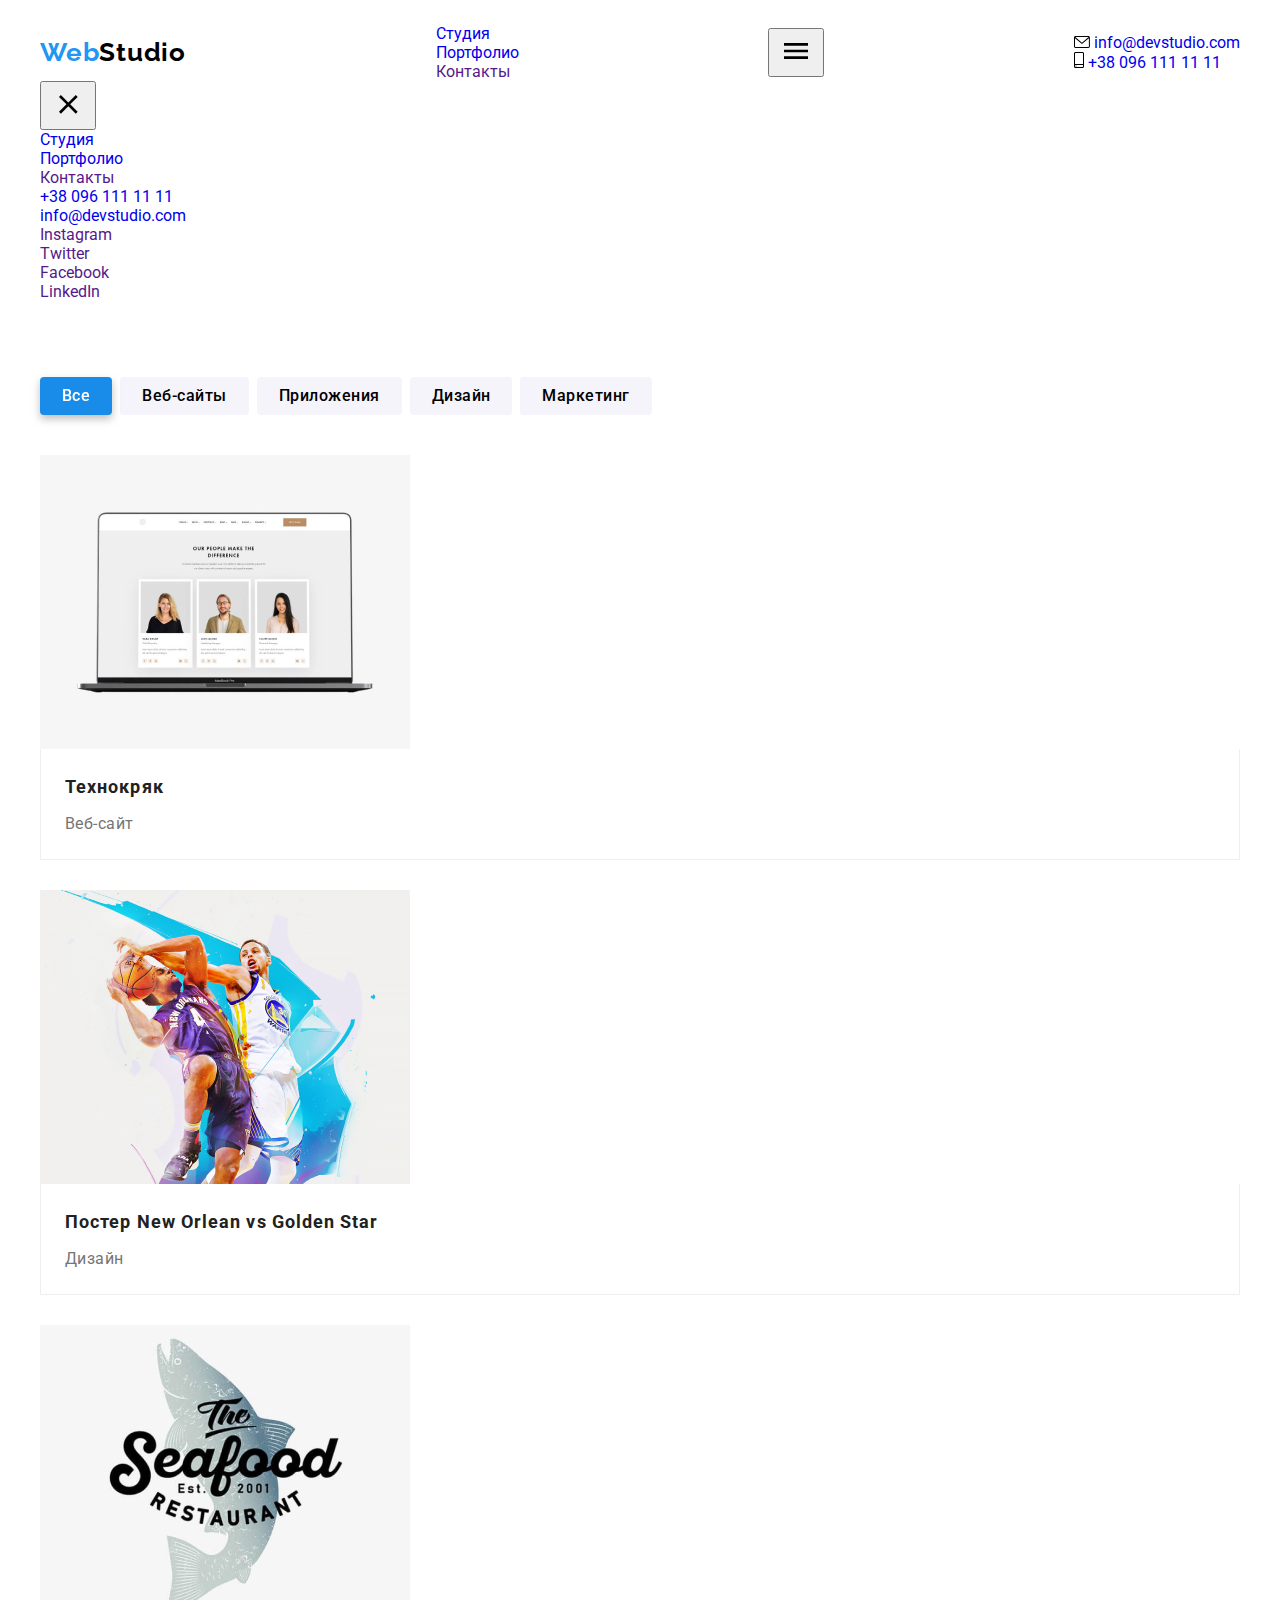
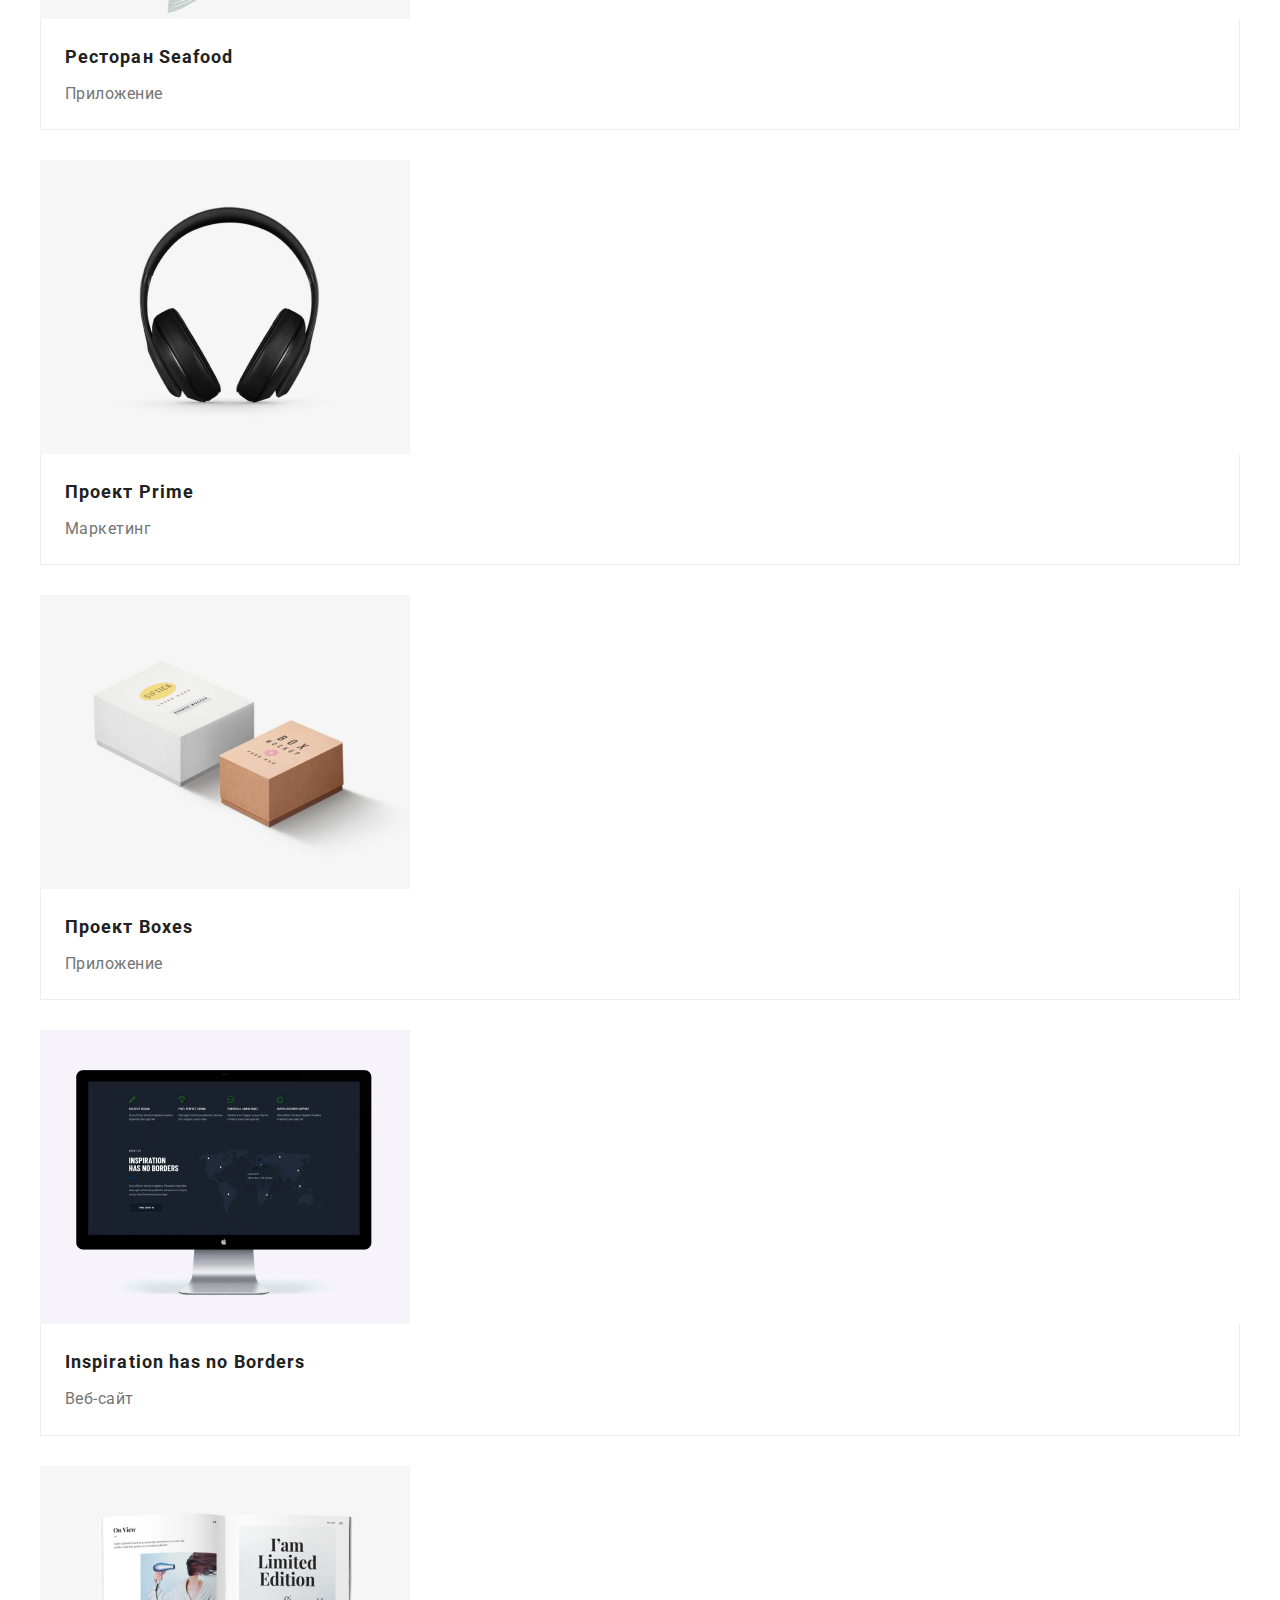
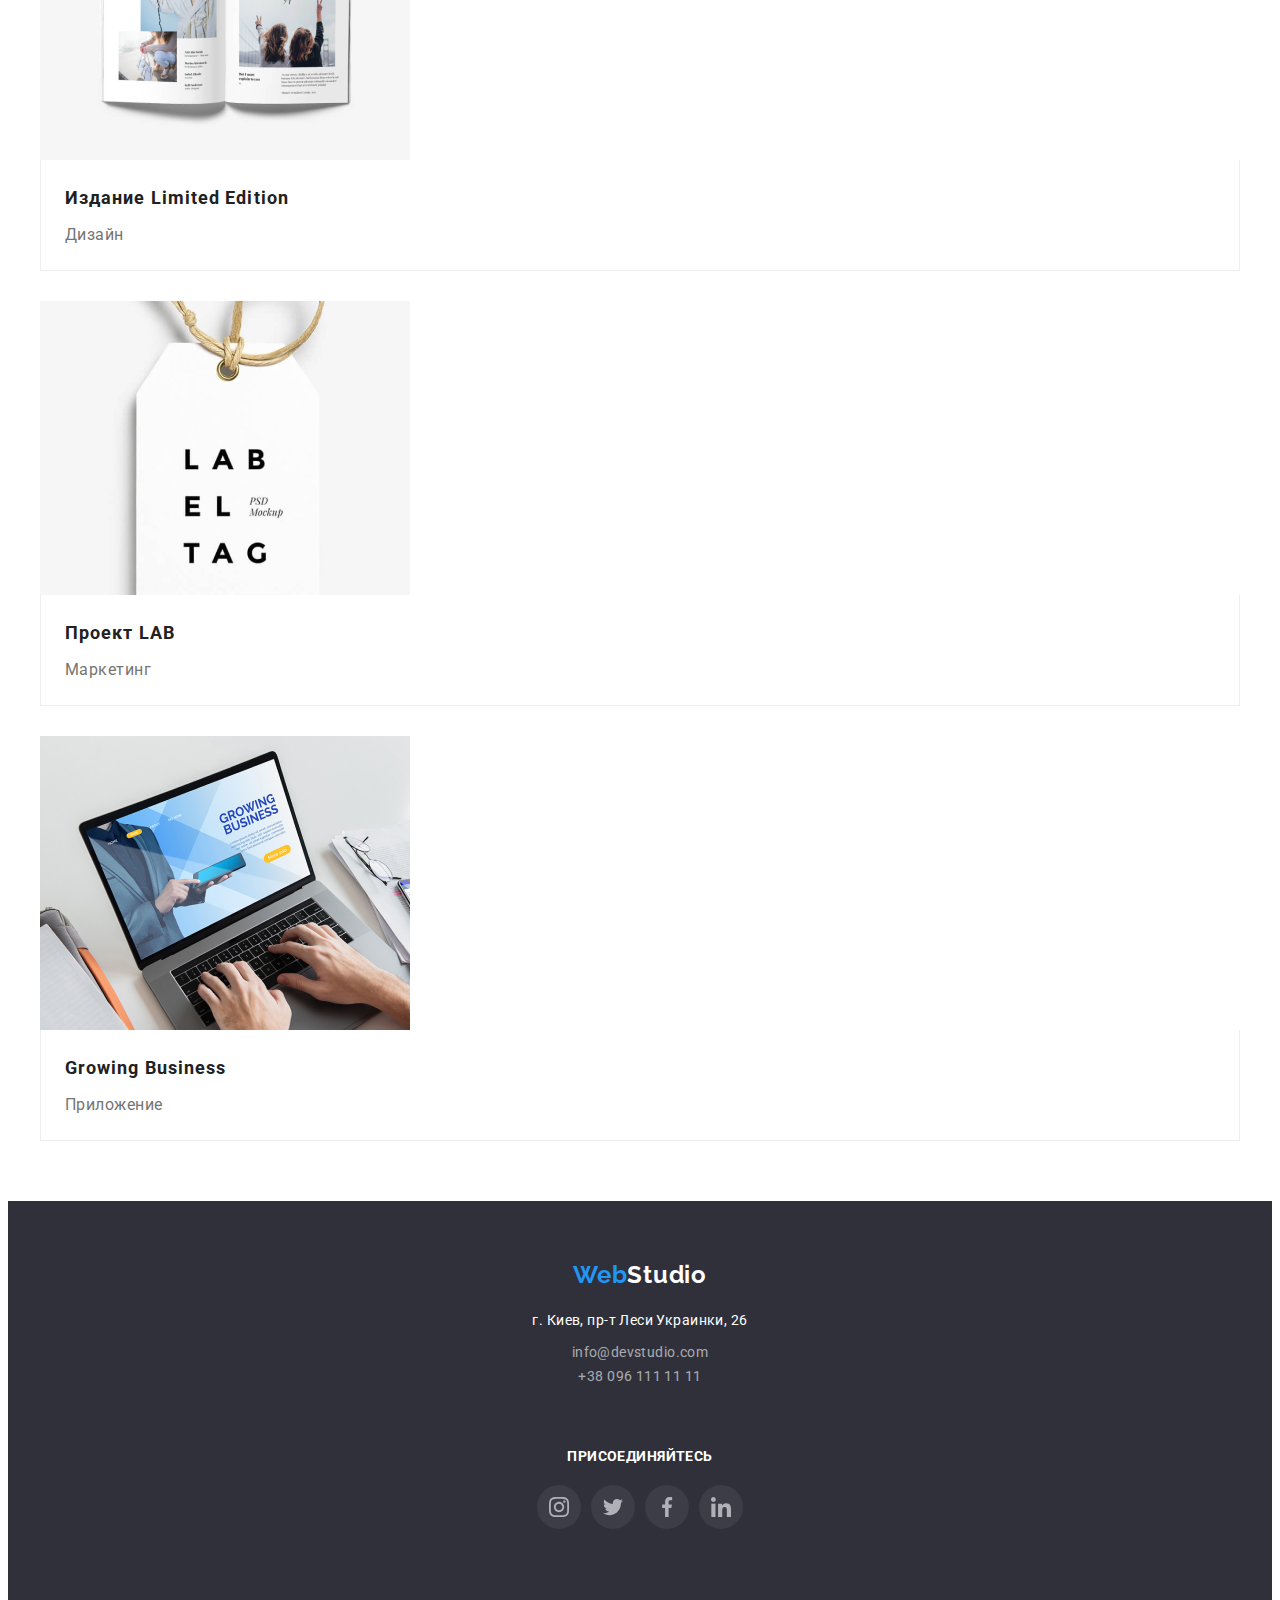
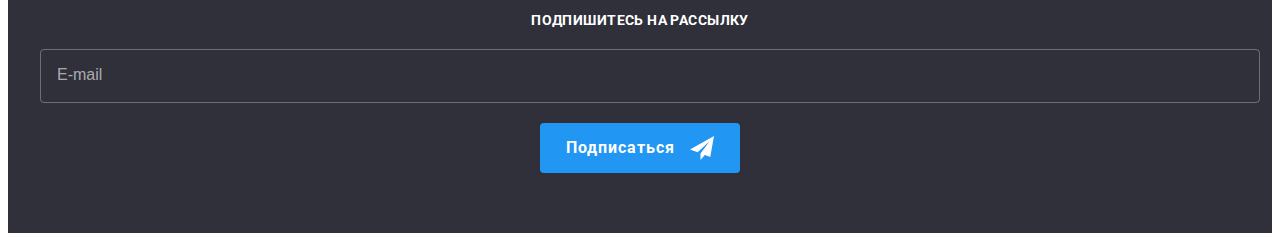
==== commit bf53387c: "добавил картинки и прописал путь на все устройства" ====
--- a/portfolio.html
+++ b/portfolio.html
@@ -161,6 +161,20 @@
                   <picture>
                     <source
                       srcset="
+                        ./img/portfolio/desktop-img-1.jpg    1x,
+                        ./img/portfolio/desktop-img-1@2x.jpg 2x
+                      "
+                      media="(min-width: 1200px)"
+                    />
+                    <source
+                      srcset="
+                        ./img/portfolio/tablet-img-1.jpg    1x,
+                        ./img/portfolio/tablet-img-1@2x.jpg 2x
+                      "
+                      media="(min-width: 768px)"
+                    />
+                    <source
+                      srcset="
                         ./img/portfolio/mobile-img-1.jpg    1x,
                         ./img/portfolio/mobile-img-1@2x.jpg 2x
                       "
@@ -186,6 +200,20 @@
               <a class="cards-portfolio-link link" href="">
                 <div class="overlay-cards">
                   <picture>
+                    <source
+                      srcset="
+                        ./img/portfolio/desktop-img-2.jpg    1x,
+                        ./img/portfolio/desktop-img-2@2x.jpg 2x
+                      "
+                      media="(min-width: 1200px)"
+                    />
+                    <source
+                      srcset="
+                        ./img/portfolio/tablet-img-2.jpg    1x,
+                        ./img/portfolio/tablet-img-2@2x.jpg 2x
+                      "
+                      media="(min-width: 768px)"
+                    />
                     <source
                       srcset="
                         ./img/portfolio/mobile-img-2.jpg    1x,
@@ -218,6 +246,20 @@
                   <picture>
                     <source
                       srcset="
+                        ./img/portfolio/desktop-img-3.jpg    1x,
+                        ./img/portfolio/desktop-img-3@2x.jpg 2x
+                      "
+                      media="(min-width: 1200px)"
+                    />
+                    <source
+                      srcset="
+                        ./img/portfolio/tablet-img-3.jpg    1x,
+                        ./img/portfolio/tablet-img-3@2x.jpg 2x
+                      "
+                      media="(min-width: 768px)"
+                    />
+                    <source
+                      srcset="
                         ./img/portfolio/mobile-img-3.jpg    1x,
                         ./img/portfolio/mobile-img-3@2x.jpg 2x
                       "
@@ -248,6 +290,20 @@
                   <picture>
                     <source
                       srcset="
+                        ./img/portfolio/desktop-img-4.jpg    1x,
+                        ./img/portfolio/desktop-img-4@2x.jpg 2x
+                      "
+                      media="(min-width: 1200px)"
+                    />
+                    <source
+                      srcset="
+                        ./img/portfolio/tablet-img-4.jpg    1x,
+                        ./img/portfolio/tablet-img-4@2x.jpg 2x
+                      "
+                      media="(min-width: 768px)"
+                    />
+                    <source
+                      srcset="
                         ./img/portfolio/mobile-img-4.jpg    1x,
                         ./img/portfolio/mobile-img-4@2x.jpg 2x
                       "
@@ -278,6 +334,20 @@
                   <picture>
                     <source
                       srcset="
+                        ./img/portfolio/desktop-img-5.jpg    1x,
+                        ./img/portfolio/desktop-img-5@2x.jpg 2x
+                      "
+                      media="(min-width: 1200px)"
+                    />
+                    <source
+                      srcset="
+                        ./img/portfolio/tablet-img-5.jpg    1x,
+                        ./img/portfolio/tablet-img-5@2x.jpg 2x
+                      "
+                      media="(min-width: 768px)"
+                    />
+                    <source
+                      srcset="
                         ./img/portfolio/mobile-img-5.jpg    1x,
                         ./img/portfolio/mobile-img-5@2x.jpg 2x
                       "
@@ -305,6 +375,20 @@
                   <picture>
                     <source
                       srcset="
+                        ./img/portfolio/desktop-img-6.jpg    1x,
+                        ./img/portfolio/desktop-img-6@2x.jpg 2x
+                      "
+                      media="(min-width: 1200px)"
+                    />
+                    <source
+                      srcset="
+                        ./img/portfolio/tablet-img-6.jpg    1x,
+                        ./img/portfolio/tablet-img-6@2x.jpg 2x
+                      "
+                      media="(min-width: 768px)"
+                    />
+                    <source
+                      srcset="
                         ./img/portfolio/mobile-img-6.jpg    1x,
                         ./img/portfolio/mobile-img-6@2x.jpg 2x
                       "
@@ -332,6 +416,20 @@
                   <picture>
                     <source
                       srcset="
+                        ./img/portfolio/desktop-img-7.jpg    1x,
+                        ./img/portfolio/desktop-img-7@2x.jpg 2x
+                      "
+                      media="(min-width: 1200px)"
+                    />
+                    <source
+                      srcset="
+                        ./img/portfolio/tablet-img-7.jpg    1x,
+                        ./img/portfolio/tablet-img-7@2x.jpg 2x
+                      "
+                      media="(min-width: 768px)"
+                    />
+                    <source
+                      srcset="
                         ./img/portfolio/mobile-img-7.jpg    1x,
                         ./img/portfolio/mobile-img-7@2x.jpg 2x
                       "
@@ -359,6 +457,20 @@
                   <picture>
                     <source
                       srcset="
+                        ./img/portfolio/desktop-img-8.jpg    1x,
+                        ./img/portfolio/desktop-img-8@2x.jpg 2x
+                      "
+                      media="(min-width: 1200px)"
+                    />
+                    <source
+                      srcset="
+                        ./img/portfolio/tablet-img-8.jpg    1x,
+                        ./img/portfolio/tablet-img-8@2x.jpg 2x
+                      "
+                      media="(min-width: 768px)"
+                    />
+                    <source
+                      srcset="
                         ./img/portfolio/mobile-img-8.jpg    1x,
                         ./img/portfolio/mobile-img-8@2x.jpg 2x
                       "
@@ -384,6 +496,20 @@
               <a class="cards-portfolio-link link" href="">
                 <div class="overlay-cards">
                   <picture>
+                    <source
+                      srcset="
+                        ./img/portfolio/desktop-img-9.jpg    1x,
+                        ./img/portfolio/desktop-img-9@2x.jpg 2x
+                      "
+                      media="(min-width: 1200px)"
+                    />
+                    <source
+                      srcset="
+                        ./img/portfolio/tablet-img-9.jpg    1x,
+                        ./img/portfolio/tablet-img-9@2x.jpg 2x
+                      "
+                      media="(min-width: 768px)"
+                    />
                     <source
                       srcset="
                         ./img/portfolio/mobile-img-9.jpg    1x,
--- a/css/main.min.css
+++ b/css/main.min.css
@@ -1,2 +1,2 @@
-:root{--accent-color: #2196f3;--primary-text-color: #212121;--secondary-text-color: #757575;--hero-collor: #ffffff;--logo-footer-collor: #ffffff}.visually-hidden{position:absolute;width:1px;height:1px;margin:-1px;padding:0;overflow:hidden;border:0;clip:rect(0 0 0 0)}body{font-family:"Roboto", sans-serif;color:var(--primary-text-color)}h1,h2,h3,h4,h5,h6,p{margin-top:0;margin-bottom:0}ul{margin-top:0;margin-bottom:0;padding-left:0}img{display:block;max-width:100%;height:auto}.list{list-style:none}.link{text-decoration:none}.section{padding-bottom:60px;padding-top:60px}.container{padding-left:15px;padding-right:15px}@media screen and (min-width: 480px){.container{width:480px;margin-left:auto;margin-right:auto}}@media screen and (min-width: 768px){.container{width:768px}}@media screen and (min-width: 1200px){.container{width:1200px}}.mobile-menu-btn__icon{fill:#000000}.modal-btn{min-width:200px;min-height:50px;padding:8px 30px;font-family:inherit;font-weight:bold;font-size:16px;line-height:1.88;align-items:center;text-align:center;letter-spacing:0.06em;color:var(--hero-collor);background:var(--accent-color);cursor:pointer;border-radius:4px;border:none;transition:background-color 250ms cubic-bezier(0.4, 0, 0.2, 1),color 250ms cubic-bezier(0.4, 0, 0.2, 1)}.modal-btn:hover,.modal-btn:focus{background:#188ce8}.social-list{display:flex;align-items:center;justify-content:center;padding-bottom:24px}.social-list__item:not(:last-child){margin-right:10px}.social-list__icon{fill:#afb1b8}.social-list__link{display:flex;align-items:center;justify-content:center;width:44px;height:44px}.main-title{font-weight:900;font-size:26px;line-height:1.61;text-align:center;letter-spacing:0.06em;text-transform:uppercase;color:#FFFFFF;margin-bottom:30px}.main-title-hero{width:100%;padding:0;text-align:center}.benefits__description{font-size:14px;line-height:1.71;letter-spacing:0.03em;color:var(--secondary-text-color)}.secondary-title{font-weight:700;font-size:28px;line-height:1.18;text-align:center;letter-spacing:0.03em;margin-bottom:30px}.logo{font-family:"Raleway", sans-serif;font-weight:bold;font-size:26px;line-height:1.19;letter-spacing:0.03em;color:#000000}.logo-blue{color:var(--accent-color)}.header{position:relative;padding-top:16px;padding-bottom:16px}.header-container{display:flex;justify-content:space-between;align-items:center}@media screen and (max-width: 767px){.nav-list{display:none}.contact-header{display:none}.mobile-menu.is-open{opacity:1;visibility:visible;pointer-events:auto}.mobile-menu{position:fixed;top:0;left:0;width:100vw;height:100vh;overflow:auto;background-color:#FFFFFF;opacity:0;visibility:hidden;pointer-events:none;transition:opacity 250ms cubic-bezier(0.4, 0, 0.2, 1),visibility 250ms cubic-bezier(0.4, 0, 0.2, 1);z-index:1}.mobile-menu__container{position:relative;padding:48px 40px}.mobile-menu-btn{background-color:transparent;border:none;padding:0;line-height:0;cursor:pointer;top:10px;right:15px}.mobile-menu-btn__icon{transition:fill 250ms cubic-bezier(0.4, 0, 0.2, 1)}.mobile-menu-btn__icon:hover{fill:var(--accent-color)}.mobile-menu__close-btn{position:absolute;background-color:transparent;border:none;padding:0;line-height:0;cursor:pointer;top:10px;right:15px}.mobile-menu__close-icon{transition:fill 250ms cubic-bezier(0.4, 0, 0.2, 1)}.mobile-menu__close-icon:hover{fill:var(--accent-color)}.mobile-menu__link{position:relative;font-weight:500;font-size:40px;line-height:1.17;letter-spacing:0.02em;color:inherit;transition:color 250ms cubic-bezier(0.4, 0, 0.2, 1)}.mobile-menu__link:hover,.mobile-menu__link:focus{color:var(--accent-color)}.mobile-menu .mobile-menu__link.current{color:var(--accent-color)}.mobile-menu__item{padding-bottom:32px}.mobile-menu__item-contact{padding-bottom:302px}.mobile-menu__number-link{font-weight:500;font-size:34px;line-height:1.18;letter-spacing:0.02em;color:var(--accent-color)}.mobile-menu__item-mail{padding-bottom:64px}.mobile-menu__mail-link{font-weight:500;font-size:24px;line-height:1.17;letter-spacing:0.02em;color:#757575}.mobile-menu__social-list-link{font-weight:500;font-size:18px;line-height:1.22;letter-spacing:0.02em;color:var(--accent-color)}.mobile-menu__social-list{display:flex}.mobile-menu__social-list-item:not(:last-child){border-right:1px solid rgba(33,33,33,0.2);margin-right:10px;padding-right:10px}}.hero{padding:118px 60px;background-image:linear-gradient(rgba(47,48,58,0.4), rgba(47,48,58,0.4)),url(../img/hero/mobile-hero-img.png);background-color:#c4c4c4;background-size:cover;background-position:center;margin-left:auto;margin-right:auto}@media (min-device-pixel-ratio: 2), (min-resolution: 192dpi), (min-resolution: 2dppx){.hero{background-image:url(../img/hero/mobile-hero-img@2x.png)}}.benefits{padding-bottom:60px}.benefits__icon{text-align:center;background-color:#f5f4fa;margin-bottom:30px}.benefits__title{text-align:center;margin-bottom:10px;font-weight:700;font-size:14px;line-height:1.14px;letter-spacing:0.03em;text-transform:uppercase}.benefits__cards{padding-bottom:30px}.skills{display:none}.team-section{background:#f5f4fa}.team-section__title{font-weight:500;font-size:16px;line-height:1.19;text-align:center;letter-spacing:0.03em;margin-bottom:10px;margin-top:30px}.team-section__position{font-weight:400;font-size:16px;line-height:1.19;text-align:center;letter-spacing:0.03em;color:var(--secondary-text-color);margin-bottom:16px}.team-section__card{border:1px solid #ccc;border-top:none;box-shadow:0px 1px 3px rgba(0,0,0,0.12),0px 1px 1px rgba(0,0,0,0.14),0px 2px 1px rgba(0,0,0,0.2);border-radius:4px}.team-section__card:not(:last-child){margin-bottom:30px}.clients{display:flex;flex-wrap:wrap;margin-left:-30px;margin-top:-30px}.clients-item{flex-basis:calc((100% - 60px) / 2);margin-left:30px;margin-top:30px}.clients-link{display:flex;align-items:center;justify-content:center;width:210px;height:92px;border:1px solid #ccc;border-radius:4px;transition:border 250ms cubic-bezier(0.4, 0, 0.2, 1)}.clients-link:hover,.clients-link:focus{border:1px solid var(--accent-color)}.clients-icon{fill:#afb1b8;transition:fill 250ms cubic-bezier(0.4, 0, 0.2, 1)}.clients-link:hover .clients-icon,.clients-link:focus .clients-icon{fill:var(--accent-color)}.logo-footer{font-family:"Raleway", sans-serif;font-weight:bold;font-size:24px;line-height:1.17;letter-spacing:0.03em;color:#ffffff;display:block;margin-bottom:20px;text-align:center}.footer{background:#2f303a;padding:60px 0}.element-style{font-style:normal;display:flex;flex-direction:column;justify-content:center;align-items:center;margin-bottom:60px;font-size:14px;line-height:1.71;letter-spacing:0.03em}.link-footer{color:#ffffff;margin-bottom:8px}.contact-footer{color:rgba(255,255,255,0.6)}.footer-post{font-weight:bold;font-size:14px;line-height:1.14;letter-spacing:0.03em;text-transform:uppercase;margin-bottom:20px;color:#ffffff;text-align:center}.footer-social-list-link{display:flex;align-items:center;justify-content:center;width:44px;height:44px;border-radius:50%;background-color:#ffffff10;transition:background-color 250ms cubic-bezier(0.4, 0, 0.2, 1)}.footer-social-list-link:hover,.footer-social-list-link:focus{background-color:var(--accent-color)}.footer-list{margin-bottom:60px}.footer-form__p{font-weight:bold;font-size:14px;line-height:1.14;letter-spacing:0.03em;text-transform:uppercase;color:#ffffff;margin-bottom:20px;text-align:center}.footer-form__input{border:1px solid rgba(255,255,255,0.3);border-radius:4px;width:100%;height:50px;background-color:transparent;padding-left:16px;color:#ffffff;margin-bottom:20px}.footer-form__input::placeholder{font-weight:400;font-size:16px;line-height:1.25;color:rgba(255,255,255,0.6)}.footer-form__btn{margin-left:12px;display:flex;padding:8px 26px;justify-content:space-between;align-items:center;transition:background-color 250ms cubic-bezier(0.4, 0, 0.2, 1);cursor:pointer;margin-left:auto;margin-right:auto}.filter{display:flex;justify-content:start;margin-bottom:40px;flex-wrap:wrap;margin-left:-8px;margin-top:-15px}.filter-item{margin-left:8px;margin-top:15px}.filter-btn{padding:6px 22px;font-family:inherit;font-weight:500;font-size:16px;line-height:1.63;text-align:center;letter-spacing:0.03em;cursor:pointer;background:#F5F4FA;border-radius:4px;border:none;transition:background-color 250ms cubic-bezier(0.4, 0, 0.2, 1),color 250ms cubic-bezier(0.4, 0, 0.2, 1),drop-shadow 250ms cubic-bezier(0.4, 0, 0.2, 1)}.filter-btn:hover,.filter-btn:focus{background:#188ce8;color:#ffffff;filter:drop-shadow(0px 4px 4px rgba(0,0,0,0.25))}.container-filter-btn .filter-btn.current-btn{background:#188ce8;color:#ffffff;filter:drop-shadow(0px 4px 4px rgba(0,0,0,0.25))}.list-item{left:215px;top:262px;background:#ffffff;box-sizing:border-box}.list-item:not(:last-child){margin-bottom:30px}.portfolio-cards-name{border:1px solid #eeeeee;border-top:none;padding:20px 24px}.cards-portfolio-link{display:block;transition:box-shadow 250ms cubic-bezier(0.4, 0, 0.2, 1)}.cards-portfolio-link:hover,.cards-portfolio-link:focus{box-shadow:0px 1px 1px rgba(0,0,0,0.12),0px 4px 4px rgba(0,0,0,0.06),1px 4px 6px rgba(0,0,0,0.16)}.overlay-cards{position:relative;overflow:hidden}.overlay-portfolio{position:absolute;font-size:18px;line-height:1.55;letter-spacing:0.03em;color:#ffffff;background:rgba(33,150,243,0.9);padding:77px 24px;top:0;left:0;width:100%;height:100%;overflow:auto;transform:translateY(100%);transition:transform 250ms cubic-bezier(0.4, 0, 0.2, 1),background-color 250ms cubic-bezier(0.4, 0, 0.2, 1)}.cards-portfolio-link:hover .overlay-portfolio,.cards-portfolio-link:focus .overlay-portfolio{transform:translateY(0%)}.list-item-h{font-weight:700;font-size:18px;line-height:2;letter-spacing:0.06em;color:var(--primary-text-color);margin-bottom:4px}.list-item-p{font-size:16px;line-height:1.88;letter-spacing:0.03em;color:var(--secondary-text-color)}.backdrop{position:fixed;top:0;left:0;width:100vw;height:100vh;background-color:rgba(0,0,0,0.2);transition:opacity;transition:opacity 250ms cubic-bezier(0.4, 0, 0.2, 1),visibility 250ms cubic-bezier(0.4, 0, 0.2, 1)}.backdrop.is-hidden{opacity:0;visibility:hidden;pointer-events:none}.modal{position:absolute;top:50%;left:50%;transform:translate(-50%, -50%);width:450px;height:609px;background-color:#ffffff;border-radius:4px;padding:40px}.modal-close-icon{transition:fill 250ms cubic-bezier(0.4, 0, 0.2, 1)}.modal-close-icon:hover{fill:var(--accent-color)}.modal-close-btn{position:absolute;top:8px;right:8px;width:30px;height:30px;border-radius:50%;border:1px solid rgba(0,0,0,0.1);background-color:transparent;padding:0;display:flex;justify-content:center;align-items:center;cursor:pointer}.modal-title{font-weight:bold;font-size:20px;line-height:1.15;text-align:center;letter-spacing:0.03em;color:#212121;margin-bottom:12px}.modal-form-name{display:block;font-weight:400;font-size:12px;line-height:1.17;letter-spacing:0.01em;color:#757575;margin-bottom:10px}.modal-form-input{width:100%;height:40px;padding-left:42px;border:1px solid rgba(33,33,33,0.2);border-radius:4px;transition:border-color 250ms cubic-bezier(0.4, 0, 0.2, 1)}.modal-form-input:focus{outline:none;border-color:var(--accent-color)}.modal-form-input:focus+.modal-form-icon{fill:var(--accent-color)}.modal-form-input-wrapper{position:relative;display:block;margin-top:4px}.modal-form-icon{position:absolute;top:50%;left:12px;transform:translateY(-50%);transition:fill 250ms cubic-bezier(0.4, 0, 0.2, 1)}.modal-form-messange{width:100%;height:120px;margin-top:4px;padding:12px 16px;transition:border-color 250ms cubic-bezier(0.4, 0, 0.2, 1);resize:none;border:1px solid rgba(33,33,33,0.2);border-radius:4px}.modal-form-messange:focus{outline:none;border-color:var(--accent-color)}.modal-form-messange::placeholder{font-weight:400;font-size:14px;line-height:1.14;letter-spacing:0.01em;color:rgba(117,117,117,0.5)}.modal-form-checkbox-wrapper{padding-top:10px}.modal-form-checkbox-label{display:flex;align-items:center;font-weight:400;font-size:12px;line-height:1.17;letter-spacing:0.03em;color:#757575}.modal-form-checkbox-label::before{display:inline-block;width:16px;height:15px;border:2px solid #212121;cursor:pointer;content:"";margin-right:7px;border-radius:2px}.modal-form-checkbox:focus+.modal-form-checkbox-label::before{border:1px solid --accent-color}.modal-form-checkbox:checked+.modal-form-checkbox-label::before{background-image:url(../img/checkbox.svg);background-color:var(--accent-color);background-repeat:no-repeat;border:none;background-position:50% 50%}.modal-form-submit-btn{display:block;margin:30px auto 0px}.modal-form-checkbox-link{color:var(--accent-color)}
+:root{--accent-color: #2196f3;--primary-text-color: #212121;--secondary-text-color: #757575;--hero-collor: #ffffff;--logo-footer-collor: #ffffff}.visually-hidden{position:absolute;width:1px;height:1px;margin:-1px;padding:0;overflow:hidden;border:0;clip:rect(0 0 0 0)}body{font-family:"Roboto", sans-serif;color:var(--primary-text-color)}h1,h2,h3,h4,h5,h6,p{margin-top:0;margin-bottom:0}ul{margin-top:0;margin-bottom:0;padding-left:0}img{display:block;max-width:100%;height:auto}.list{list-style:none}.link{text-decoration:none}.section{padding-bottom:60px;padding-top:60px}.container{padding-left:15px;padding-right:15px}@media screen and (min-width: 480px){.container{width:480px;margin-left:auto;margin-right:auto}}@media screen and (min-width: 768px){.container{width:768px}}@media screen and (min-width: 1200px){.container{width:1200px}}.mobile-menu-btn__icon{fill:#000000}.modal-btn{min-width:200px;min-height:50px;padding:8px 30px;font-family:inherit;font-weight:bold;font-size:16px;line-height:1.88;align-items:center;text-align:center;letter-spacing:0.06em;color:var(--hero-collor);background:var(--accent-color);cursor:pointer;border-radius:4px;border:none;transition:background-color 250ms cubic-bezier(0.4, 0, 0.2, 1),color 250ms cubic-bezier(0.4, 0, 0.2, 1)}.modal-btn:hover,.modal-btn:focus{background:#188ce8}.social-list{display:flex;align-items:center;justify-content:center;padding-bottom:24px}.social-list__item:not(:last-child){margin-right:10px}.social-list__icon{fill:#afb1b8}.social-list__link{display:flex;align-items:center;justify-content:center;width:44px;height:44px}.main-title{font-weight:900;font-size:26px;line-height:1.61;text-align:center;letter-spacing:0.06em;text-transform:uppercase;color:#FFFFFF;margin-bottom:30px}.main-title-hero{width:100%;padding:0;text-align:center}.benefits__description{font-size:14px;line-height:1.71;letter-spacing:0.03em;color:var(--secondary-text-color)}.secondary-title{font-weight:700;font-size:28px;line-height:1.18;text-align:center;letter-spacing:0.03em;margin-bottom:30px}.logo{font-family:"Raleway", sans-serif;font-weight:bold;font-size:26px;line-height:1.19;letter-spacing:0.03em;color:#000000}.logo-blue{color:var(--accent-color)}.header{position:relative;padding-top:16px;padding-bottom:16px}.header-container{display:flex;justify-content:space-between;align-items:center}@media screen and (max-width: 767px){.nav-list{display:none}.contact-header{display:none}.mobile-menu.is-open{opacity:1;visibility:visible;pointer-events:auto}.mobile-menu{position:fixed;top:0;left:0;width:100vw;height:100vh;overflow:auto;background-color:#FFFFFF;opacity:0;visibility:hidden;pointer-events:none;transition:opacity 250ms cubic-bezier(0.4, 0, 0.2, 1),visibility 250ms cubic-bezier(0.4, 0, 0.2, 1);z-index:1}.mobile-menu__container{position:relative;padding:48px 40px}.mobile-menu-btn{background-color:transparent;border:none;padding:0;line-height:0;cursor:pointer;top:10px;right:15px}.mobile-menu-btn__icon{transition:fill 250ms cubic-bezier(0.4, 0, 0.2, 1)}.mobile-menu-btn__icon:hover{fill:var(--accent-color)}.mobile-menu__close-btn{position:absolute;background-color:transparent;border:none;padding:0;line-height:0;cursor:pointer;top:10px;right:15px}.mobile-menu__close-icon{transition:fill 250ms cubic-bezier(0.4, 0, 0.2, 1)}.mobile-menu__close-icon:hover{fill:var(--accent-color)}.mobile-menu__link{position:relative;font-weight:500;font-size:40px;line-height:1.17;letter-spacing:0.02em;color:inherit;transition:color 250ms cubic-bezier(0.4, 0, 0.2, 1)}.mobile-menu__link:hover,.mobile-menu__link:focus{color:var(--accent-color)}.mobile-menu .mobile-menu__link.current{color:var(--accent-color)}.mobile-menu__item{padding-bottom:32px}.mobile-menu__item-contact{padding-bottom:302px}.mobile-menu__number-link{font-weight:500;font-size:34px;line-height:1.18;letter-spacing:0.02em;color:var(--accent-color)}.mobile-menu__item-mail{padding-bottom:64px}.mobile-menu__mail-link{font-weight:500;font-size:24px;line-height:1.17;letter-spacing:0.02em;color:#757575}.mobile-menu__social-list-link{font-weight:500;font-size:18px;line-height:1.22;letter-spacing:0.02em;color:var(--accent-color)}.mobile-menu__social-list{display:flex}.mobile-menu__social-list-item:not(:last-child){border-right:1px solid rgba(33,33,33,0.2);margin-right:10px;padding-right:10px}}.hero{padding:118px 60px;background-image:linear-gradient(rgba(47,48,58,0.4), rgba(47,48,58,0.4)),url(../img/hero/mobile-hero-img.png);background-color:#c4c4c4;background-size:cover;background-position:center;margin-left:auto;margin-right:auto}@media (min-device-pixel-ratio: 2), (min-resolution: 192dpi), (min-resolution: 2dppx){.hero{background-image:url(../img/hero/mobile-hero-img@2x.png)}}@media screen and (min-width: 768px){background-image:linear-gradient(rgba(47,48,58,0.4), rgba(47,48,58,0.4)),url(../img/hero/tablet-hero-img.png)}@media screen and (min-width: 768px) and (min-device-pixel-ratio: 2), screen and (min-width: 768px) and (min-resolution: 192dpi), screen and (min-width: 768px) and (min-resolution: 2dppx){.hero{background-image:url(../img/hero/tablet-hero-img@2x.png)}}@media screen and (min-width: 1200px){background-image:linear-gradient(rgba(47,48,58,0.4), rgba(47,48,58,0.4)),url(../img/hero/desktop-hero-img.png)}@media screen and (min-width: 1200px) and (min-device-pixel-ratio: 2), screen and (min-width: 1200px) and (min-resolution: 192dpi), screen and (min-width: 1200px) and (min-resolution: 2dppx){.hero{background-image:url(../img/hero/desktop-hero-img@2x.png)}}.benefits{padding-bottom:60px}.benefits__icon{text-align:center;background-color:#f5f4fa;margin-bottom:30px}.benefits__title{text-align:center;margin-bottom:10px;font-weight:700;font-size:14px;line-height:1.14px;letter-spacing:0.03em;text-transform:uppercase}.benefits__cards{padding-bottom:30px}.skills{display:none}.team-section{background:#f5f4fa}.team-section__title{font-weight:500;font-size:16px;line-height:1.19;text-align:center;letter-spacing:0.03em;margin-bottom:10px;margin-top:30px}.team-section__position{font-weight:400;font-size:16px;line-height:1.19;text-align:center;letter-spacing:0.03em;color:var(--secondary-text-color);margin-bottom:16px}.team-section__card{border:1px solid #ccc;border-top:none;box-shadow:0px 1px 3px rgba(0,0,0,0.12),0px 1px 1px rgba(0,0,0,0.14),0px 2px 1px rgba(0,0,0,0.2);border-radius:4px}.team-section__card:not(:last-child){margin-bottom:30px}.clients{display:flex;flex-wrap:wrap;margin-left:-30px;margin-top:-30px}.clients-item{flex-basis:calc((100% - 60px) / 2);margin-left:30px;margin-top:30px}.clients-link{display:flex;align-items:center;justify-content:center;width:210px;height:92px;border:1px solid #ccc;border-radius:4px;transition:border 250ms cubic-bezier(0.4, 0, 0.2, 1)}.clients-link:hover,.clients-link:focus{border:1px solid var(--accent-color)}.clients-icon{fill:#afb1b8;transition:fill 250ms cubic-bezier(0.4, 0, 0.2, 1)}.clients-link:hover .clients-icon,.clients-link:focus .clients-icon{fill:var(--accent-color)}.logo-footer{font-family:"Raleway", sans-serif;font-weight:bold;font-size:24px;line-height:1.17;letter-spacing:0.03em;color:#ffffff;display:block;margin-bottom:20px;text-align:center}.footer{background:#2f303a;padding:60px 0}.element-style{font-style:normal;display:flex;flex-direction:column;justify-content:center;align-items:center;margin-bottom:60px;font-size:14px;line-height:1.71;letter-spacing:0.03em}.link-footer{color:#ffffff;margin-bottom:8px}.contact-footer{color:rgba(255,255,255,0.6)}.footer-post{font-weight:bold;font-size:14px;line-height:1.14;letter-spacing:0.03em;text-transform:uppercase;margin-bottom:20px;color:#ffffff;text-align:center}.footer-social-list-link{display:flex;align-items:center;justify-content:center;width:44px;height:44px;border-radius:50%;background-color:#ffffff10;transition:background-color 250ms cubic-bezier(0.4, 0, 0.2, 1)}.footer-social-list-link:hover,.footer-social-list-link:focus{background-color:var(--accent-color)}.footer-list{margin-bottom:60px}.footer-form__p{font-weight:bold;font-size:14px;line-height:1.14;letter-spacing:0.03em;text-transform:uppercase;color:#ffffff;margin-bottom:20px;text-align:center}.footer-form__input{border:1px solid rgba(255,255,255,0.3);border-radius:4px;width:100%;height:50px;background-color:transparent;padding-left:16px;color:#ffffff;margin-bottom:20px}.footer-form__input::placeholder{font-weight:400;font-size:16px;line-height:1.25;color:rgba(255,255,255,0.6)}.footer-form__btn{margin-left:12px;display:flex;padding:8px 26px;justify-content:space-between;align-items:center;transition:background-color 250ms cubic-bezier(0.4, 0, 0.2, 1);cursor:pointer;margin-left:auto;margin-right:auto}.filter{display:flex;justify-content:start;margin-bottom:40px;flex-wrap:wrap;margin-left:-8px;margin-top:-15px}.filter-item{margin-left:8px;margin-top:15px}.filter-btn{padding:6px 22px;font-family:inherit;font-weight:500;font-size:16px;line-height:1.63;text-align:center;letter-spacing:0.03em;cursor:pointer;background:#F5F4FA;border-radius:4px;border:none;transition:background-color 250ms cubic-bezier(0.4, 0, 0.2, 1),color 250ms cubic-bezier(0.4, 0, 0.2, 1),drop-shadow 250ms cubic-bezier(0.4, 0, 0.2, 1)}.filter-btn:hover,.filter-btn:focus{background:#188ce8;color:#ffffff;filter:drop-shadow(0px 4px 4px rgba(0,0,0,0.25))}.container-filter-btn .filter-btn.current-btn{background:#188ce8;color:#ffffff;filter:drop-shadow(0px 4px 4px rgba(0,0,0,0.25))}.list-item{left:215px;top:262px;background:#ffffff;box-sizing:border-box}.list-item:not(:last-child){margin-bottom:30px}.portfolio-cards-name{border:1px solid #eeeeee;border-top:none;padding:20px 24px}.cards-portfolio-link{display:block;transition:box-shadow 250ms cubic-bezier(0.4, 0, 0.2, 1)}.cards-portfolio-link:hover,.cards-portfolio-link:focus{box-shadow:0px 1px 1px rgba(0,0,0,0.12),0px 4px 4px rgba(0,0,0,0.06),1px 4px 6px rgba(0,0,0,0.16)}.overlay-cards{position:relative;overflow:hidden}.overlay-portfolio{position:absolute;font-size:18px;line-height:1.55;letter-spacing:0.03em;color:#ffffff;background:rgba(33,150,243,0.9);padding:77px 24px;top:0;left:0;width:100%;height:100%;overflow:auto;transform:translateY(100%);transition:transform 250ms cubic-bezier(0.4, 0, 0.2, 1),background-color 250ms cubic-bezier(0.4, 0, 0.2, 1)}.cards-portfolio-link:hover .overlay-portfolio,.cards-portfolio-link:focus .overlay-portfolio{transform:translateY(0%)}.list-item-h{font-weight:700;font-size:18px;line-height:2;letter-spacing:0.06em;color:var(--primary-text-color);margin-bottom:4px}.list-item-p{font-size:16px;line-height:1.88;letter-spacing:0.03em;color:var(--secondary-text-color)}.backdrop{position:fixed;top:0;left:0;width:100vw;height:100vh;background-color:rgba(0,0,0,0.2);transition:opacity;transition:opacity 250ms cubic-bezier(0.4, 0, 0.2, 1),visibility 250ms cubic-bezier(0.4, 0, 0.2, 1)}.backdrop.is-hidden{opacity:0;visibility:hidden;pointer-events:none}.modal{position:absolute;top:50%;left:50%;transform:translate(-50%, -50%);width:450px;height:609px;background-color:#ffffff;border-radius:4px;padding:40px}.modal-close-icon{transition:fill 250ms cubic-bezier(0.4, 0, 0.2, 1)}.modal-close-icon:hover{fill:var(--accent-color)}.modal-close-btn{position:absolute;top:8px;right:8px;width:30px;height:30px;border-radius:50%;border:1px solid rgba(0,0,0,0.1);background-color:transparent;padding:0;display:flex;justify-content:center;align-items:center;cursor:pointer}.modal-title{font-weight:bold;font-size:20px;line-height:1.15;text-align:center;letter-spacing:0.03em;color:#212121;margin-bottom:12px}.modal-form-name{display:block;font-weight:400;font-size:12px;line-height:1.17;letter-spacing:0.01em;color:#757575;margin-bottom:10px}.modal-form-input{width:100%;height:40px;padding-left:42px;border:1px solid rgba(33,33,33,0.2);border-radius:4px;transition:border-color 250ms cubic-bezier(0.4, 0, 0.2, 1)}.modal-form-input:focus{outline:none;border-color:var(--accent-color)}.modal-form-input:focus+.modal-form-icon{fill:var(--accent-color)}.modal-form-input-wrapper{position:relative;display:block;margin-top:4px}.modal-form-icon{position:absolute;top:50%;left:12px;transform:translateY(-50%);transition:fill 250ms cubic-bezier(0.4, 0, 0.2, 1)}.modal-form-messange{width:100%;height:120px;margin-top:4px;padding:12px 16px;transition:border-color 250ms cubic-bezier(0.4, 0, 0.2, 1);resize:none;border:1px solid rgba(33,33,33,0.2);border-radius:4px}.modal-form-messange:focus{outline:none;border-color:var(--accent-color)}.modal-form-messange::placeholder{font-weight:400;font-size:14px;line-height:1.14;letter-spacing:0.01em;color:rgba(117,117,117,0.5)}.modal-form-checkbox-wrapper{padding-top:10px}.modal-form-checkbox-label{display:flex;align-items:center;font-weight:400;font-size:12px;line-height:1.17;letter-spacing:0.03em;color:#757575}.modal-form-checkbox-label::before{display:inline-block;width:16px;height:15px;border:2px solid #212121;cursor:pointer;content:"";margin-right:7px;border-radius:2px}.modal-form-checkbox:focus+.modal-form-checkbox-label::before{border:1px solid --accent-color}.modal-form-checkbox:checked+.modal-form-checkbox-label::before{background-image:url(../img/checkbox.svg);background-color:var(--accent-color);background-repeat:no-repeat;border:none;background-position:50% 50%}.modal-form-submit-btn{display:block;margin:30px auto 0px}.modal-form-checkbox-link{color:var(--accent-color)}
 /*# sourceMappingURL=main.min.css.map */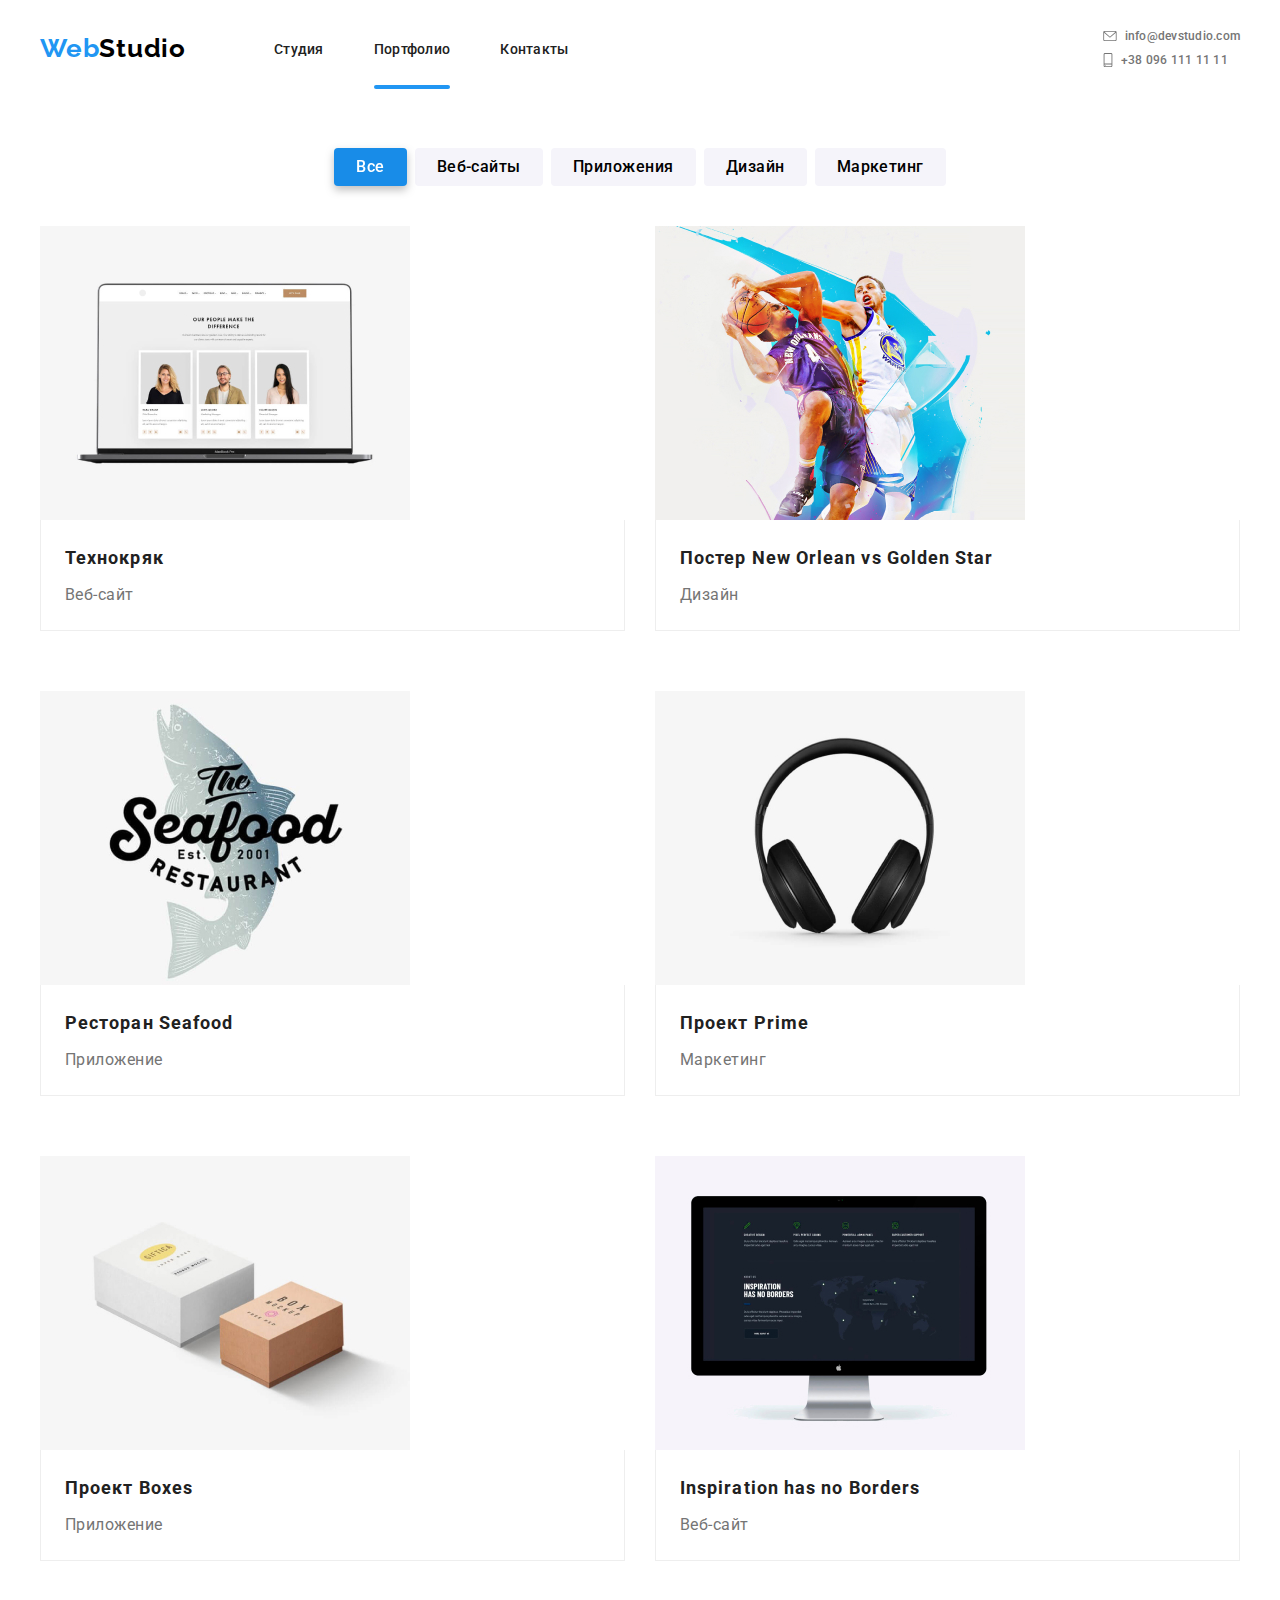
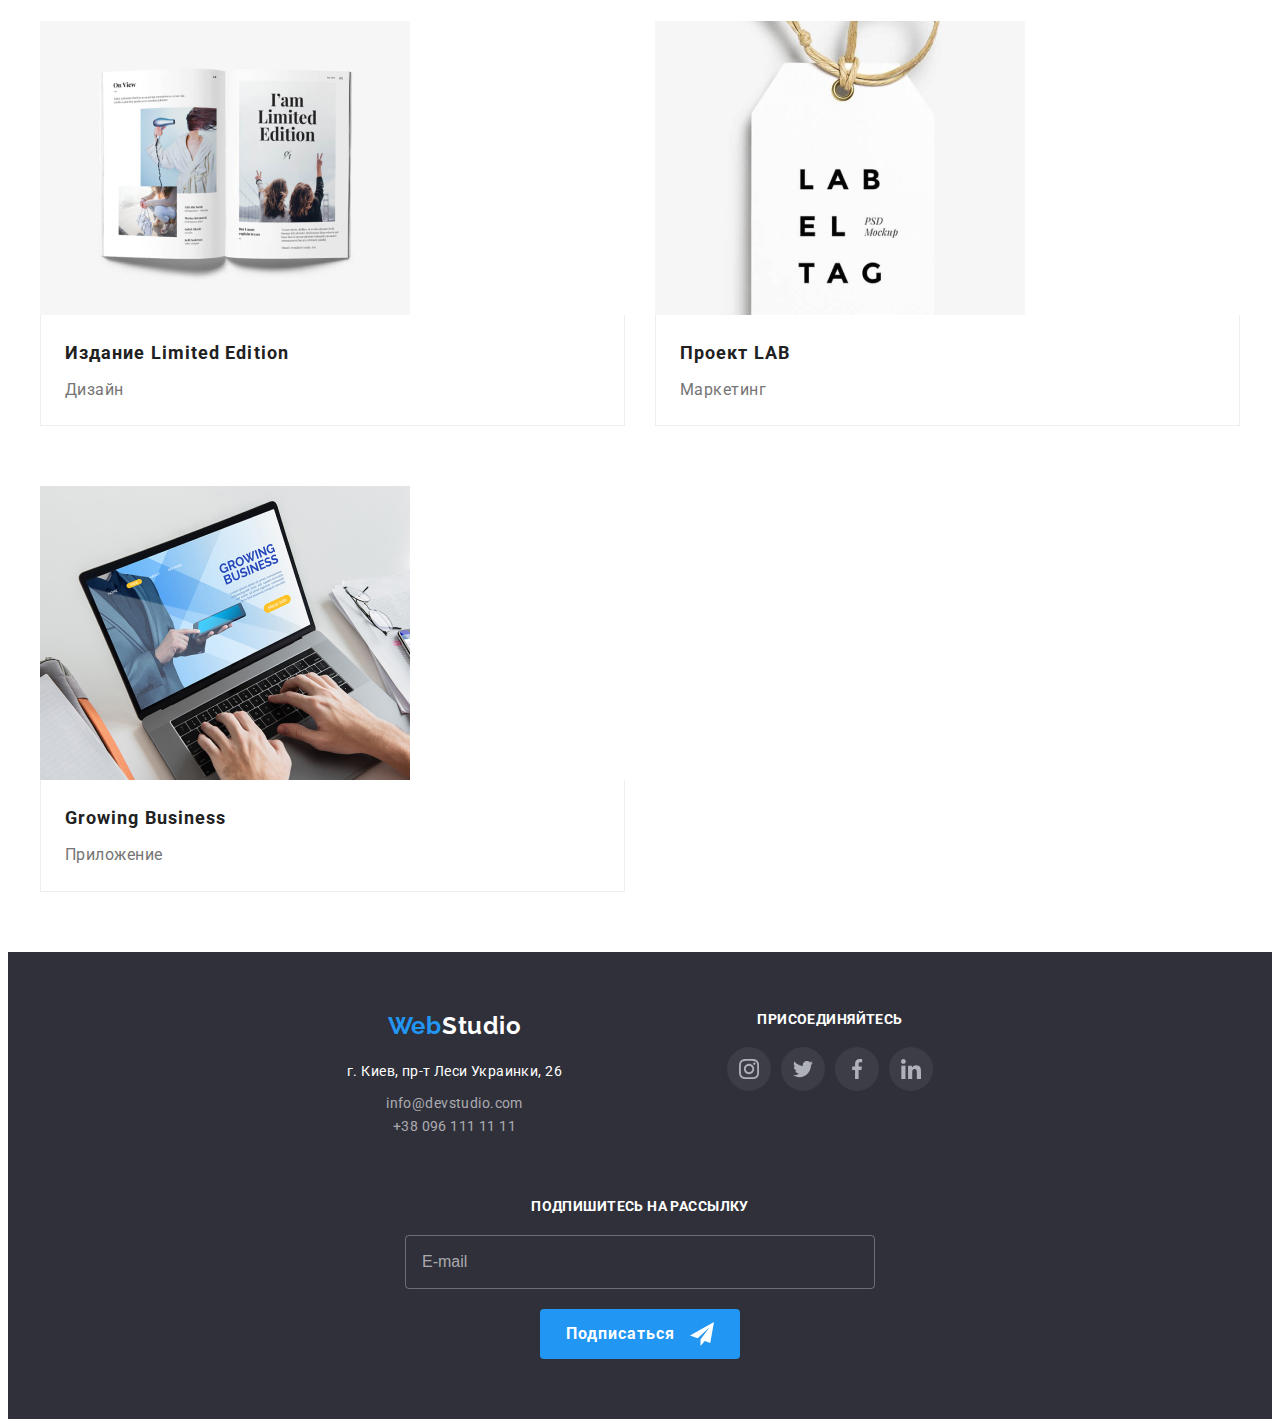
==== commit fa220f05: "версия для планшета закончена" ====
--- a/portfolio.html
+++ b/portfolio.html
@@ -55,7 +55,11 @@
               class="contact-header__mail-number link"
               href="mailto:info@devstudio.com"
             >
-              <svg class="contact-header__mail-icon" width="16" height="12">
+              <svg
+                class="contact-header__mail-icon contact-header__icon"
+                width="16"
+                height="12"
+              >
                 <use href="./img/sprite.svg#icon-mail"></use>
               </svg>
               info@devstudio.com</a
@@ -66,7 +70,11 @@
               class="contact-header__mail-number link"
               href="tel:+380961111111"
             >
-              <svg class="contact-header__mail-icon" width="10" height="16">
+              <svg
+                class="contact-header__number-icon contact-header__icon"
+                width="10"
+                height="16"
+              >
                 <use href="./img/sprite.svg#icon-smartphone"></use>
               </svg>
               +38 096 111 11 11</a
@@ -135,19 +143,19 @@
           <h1 class="visually-hidden">Портфолио</h1>
 
           <ul class="list filter parent-indent">
-            <li class="spacing-between-cards filter-item">
+            <li class="filter-item">
               <button class="filter-btn current-btn" type="button">Все</button>
             </li>
-            <li class="spacing-between-cards filter-item">
+            <li class="filter-item">
               <button class="filter-btn" type="button">Веб-сайты</button>
             </li>
-            <li class="spacing-between-cards filter-item">
+            <li class="filter-item">
               <button class="filter-btn" type="button">Приложения</button>
             </li>
-            <li class="spacing-between-cards filter-item">
+            <li class="filter-item">
               <button class="filter-btn" type="button">Дизайн</button>
             </li>
-            <li class="spacing-between-cards filter-item">
+            <li class="filter-item">
               <button class="filter-btn" type="button">Маркетинг</button>
             </li>
           </ul>
@@ -541,60 +549,62 @@
     </main>
     <footer class="footer">
       <div class="container footer-adress">
-        <div class="footer-adress-list">
-          <a class="logo-footer link" href="">
-            <span class="logo-blue">Web</span>Studio</a
-          >
-          <address class="element-style">
-            <a
-              class="link-footer link"
-              href="https://www.google.com/maps/place/%D0%B1%D1%83%D0%BB.+%D0%9B%D0%B5%D1%81%D0%B8+%D0%A3%D0%BA%D1%80%D0%B0%D0%B8%D0%BD%D0%BA%D0%B8,+26,+%D0%9A%D0%B8%D0%B5%D0%B2,+02000/@50.4265807,30.5361971,17z/data=!3m1!4b1!4m5!3m4!1s0x40d4cf0e033ecbe9:0x57a4dffefec77da0!8m2!3d50.4265807!4d30.5383858"
-              target="_blank"
-              rel="noopener noreferrer"
-              >г. Киев, пр-т Леси Украинки, 26</a
-            >
-            <a class="contact-footer link" href="mailto:info@devstudio.com"
-              >info@devstudio.com</a
-            >
-            <a
-              class="contact-footer link contact-footer-tel"
-              href="tel:+380961111111"
-              >+38 096 111 11 11</a
-            >
-          </address>
-        </div>
-        <div class="footer-list">
-          <p class="footer-post">присоединяйтесь</p>
-          <ul class="social-list list">
-            <li class="social-list__item">
-              <a class="footer-social-list-link" href="">
-                <svg class="social-list__icon" width="20" height="20">
-                  <use href="./img/sprite.svg#instagram"></use>
-                </svg>
-              </a>
-            </li>
-            <li class="social-list__item">
-              <a class="footer-social-list-link" href="">
-                <svg class="social-list__icon" width="20" height="20">
-                  <use href="./img/sprite.svg#twitter"></use>
-                </svg>
-              </a>
-            </li>
-            <li class="social-list__item">
-              <a class="footer-social-list-link" href="">
-                <svg class="social-list__icon" width="20" height="20">
-                  <use href="./img/sprite.svg#facebook"></use>
-                </svg>
-              </a>
-            </li>
-            <li class="social-list__item">
-              <a class="footer-social-list-link" href="">
-                <svg class="social-list__icon" width="20" height="20">
-                  <use href="./img/sprite.svg#linkedin"></use>
-                </svg>
-              </a>
-            </li>
-          </ul>
+        <div class="footer-adress-tablet">
+          <div class="footer-adress-list">
+            <a class="logo-footer link" href="">
+              <span class="logo-blue">Web</span>Studio</a
+            >
+            <address class="element-style">
+              <a
+                class="link-footer link"
+                href="https://www.google.com/maps/place/%D0%B1%D1%83%D0%BB.+%D0%9B%D0%B5%D1%81%D0%B8+%D0%A3%D0%BA%D1%80%D0%B0%D0%B8%D0%BD%D0%BA%D0%B8,+26,+%D0%9A%D0%B8%D0%B5%D0%B2,+02000/@50.4265807,30.5361971,17z/data=!3m1!4b1!4m5!3m4!1s0x40d4cf0e033ecbe9:0x57a4dffefec77da0!8m2!3d50.4265807!4d30.5383858"
+                target="_blank"
+                rel="noopener noreferrer"
+                >г. Киев, пр-т Леси Украинки, 26</a
+              >
+              <a class="contact-footer link" href="mailto:info@devstudio.com"
+                >info@devstudio.com</a
+              >
+              <a
+                class="contact-footer link contact-footer-tel"
+                href="tel:+380961111111"
+                >+38 096 111 11 11</a
+              >
+            </address>
+          </div>
+          <div class="footer-list">
+            <p class="footer-post">присоединяйтесь</p>
+            <ul class="social-list list">
+              <li class="social-list__item">
+                <a class="footer-social-list-link" href="">
+                  <svg class="social-list__icon" width="20" height="20">
+                    <use href="./img/sprite.svg#instagram"></use>
+                  </svg>
+                </a>
+              </li>
+              <li class="social-list__item">
+                <a class="footer-social-list-link" href="">
+                  <svg class="social-list__icon" width="20" height="20">
+                    <use href="./img/sprite.svg#twitter"></use>
+                  </svg>
+                </a>
+              </li>
+              <li class="social-list__item">
+                <a class="footer-social-list-link" href="">
+                  <svg class="social-list__icon" width="20" height="20">
+                    <use href="./img/sprite.svg#facebook"></use>
+                  </svg>
+                </a>
+              </li>
+              <li class="social-list__item">
+                <a class="footer-social-list-link" href="">
+                  <svg class="social-list__icon" width="20" height="20">
+                    <use href="./img/sprite.svg#linkedin"></use>
+                  </svg>
+                </a>
+              </li>
+            </ul>
+          </div>
         </div>
         <div class="footer-form">
           <p class="footer-form__p">Подпишитесь на рассылку</p>
--- a/css/main.min.css
+++ b/css/main.min.css
@@ -1,2 +1,2 @@
-:root{--accent-color: #2196f3;--primary-text-color: #212121;--secondary-text-color: #757575;--hero-collor: #ffffff;--logo-footer-collor: #ffffff}.visually-hidden{position:absolute;width:1px;height:1px;margin:-1px;padding:0;overflow:hidden;border:0;clip:rect(0 0 0 0)}body{font-family:"Roboto", sans-serif;color:var(--primary-text-color)}h1,h2,h3,h4,h5,h6,p{margin-top:0;margin-bottom:0}ul{margin-top:0;margin-bottom:0;padding-left:0}img{display:block;max-width:100%;height:auto}.list{list-style:none}.link{text-decoration:none}.section{padding-bottom:60px;padding-top:60px}.container{padding-left:15px;padding-right:15px}@media screen and (min-width: 480px){.container{width:480px;margin-left:auto;margin-right:auto}}@media screen and (min-width: 768px){.container{width:768px}}@media screen and (min-width: 1200px){.container{width:1200px}}.mobile-menu-btn__icon{fill:#000000}.modal-btn{min-width:200px;min-height:50px;padding:8px 30px;font-family:inherit;font-weight:bold;font-size:16px;line-height:1.88;align-items:center;text-align:center;letter-spacing:0.06em;color:var(--hero-collor);background:var(--accent-color);cursor:pointer;border-radius:4px;border:none;transition:background-color 250ms cubic-bezier(0.4, 0, 0.2, 1),color 250ms cubic-bezier(0.4, 0, 0.2, 1)}.modal-btn:hover,.modal-btn:focus{background:#188ce8}.social-list{display:flex;align-items:center;justify-content:center;padding-bottom:24px}.social-list__item:not(:last-child){margin-right:10px}.social-list__icon{fill:#afb1b8}.social-list__link{display:flex;align-items:center;justify-content:center;width:44px;height:44px}.main-title{font-weight:900;font-size:26px;line-height:1.61;text-align:center;letter-spacing:0.06em;text-transform:uppercase;color:#FFFFFF;margin-bottom:30px}.main-title-hero{width:100%;padding:0;text-align:center}.benefits__description{font-size:14px;line-height:1.71;letter-spacing:0.03em;color:var(--secondary-text-color)}.secondary-title{font-weight:700;font-size:28px;line-height:1.18;text-align:center;letter-spacing:0.03em;margin-bottom:30px}.logo{font-family:"Raleway", sans-serif;font-weight:bold;font-size:26px;line-height:1.19;letter-spacing:0.03em;color:#000000}.logo-blue{color:var(--accent-color)}.header{position:relative;padding-top:16px;padding-bottom:16px}.header-container{display:flex;justify-content:space-between;align-items:center}@media screen and (max-width: 767px){.nav-list{display:none}.contact-header{display:none}.mobile-menu.is-open{opacity:1;visibility:visible;pointer-events:auto}.mobile-menu{position:fixed;top:0;left:0;width:100vw;height:100vh;overflow:auto;background-color:#FFFFFF;opacity:0;visibility:hidden;pointer-events:none;transition:opacity 250ms cubic-bezier(0.4, 0, 0.2, 1),visibility 250ms cubic-bezier(0.4, 0, 0.2, 1);z-index:1}.mobile-menu__container{position:relative;padding:48px 40px}.mobile-menu-btn{background-color:transparent;border:none;padding:0;line-height:0;cursor:pointer;top:10px;right:15px}.mobile-menu-btn__icon{transition:fill 250ms cubic-bezier(0.4, 0, 0.2, 1)}.mobile-menu-btn__icon:hover{fill:var(--accent-color)}.mobile-menu__close-btn{position:absolute;background-color:transparent;border:none;padding:0;line-height:0;cursor:pointer;top:10px;right:15px}.mobile-menu__close-icon{transition:fill 250ms cubic-bezier(0.4, 0, 0.2, 1)}.mobile-menu__close-icon:hover{fill:var(--accent-color)}.mobile-menu__link{position:relative;font-weight:500;font-size:40px;line-height:1.17;letter-spacing:0.02em;color:inherit;transition:color 250ms cubic-bezier(0.4, 0, 0.2, 1)}.mobile-menu__link:hover,.mobile-menu__link:focus{color:var(--accent-color)}.mobile-menu .mobile-menu__link.current{color:var(--accent-color)}.mobile-menu__item{padding-bottom:32px}.mobile-menu__item-contact{padding-bottom:302px}.mobile-menu__number-link{font-weight:500;font-size:34px;line-height:1.18;letter-spacing:0.02em;color:var(--accent-color)}.mobile-menu__item-mail{padding-bottom:64px}.mobile-menu__mail-link{font-weight:500;font-size:24px;line-height:1.17;letter-spacing:0.02em;color:#757575}.mobile-menu__social-list-link{font-weight:500;font-size:18px;line-height:1.22;letter-spacing:0.02em;color:var(--accent-color)}.mobile-menu__social-list{display:flex}.mobile-menu__social-list-item:not(:last-child){border-right:1px solid rgba(33,33,33,0.2);margin-right:10px;padding-right:10px}}.hero{padding:118px 60px;background-image:linear-gradient(rgba(47,48,58,0.4), rgba(47,48,58,0.4)),url(../img/hero/mobile-hero-img.png);background-color:#c4c4c4;background-size:cover;background-position:center;margin-left:auto;margin-right:auto}@media (min-device-pixel-ratio: 2), (min-resolution: 192dpi), (min-resolution: 2dppx){.hero{background-image:url(../img/hero/mobile-hero-img@2x.png)}}@media screen and (min-width: 768px){background-image:linear-gradient(rgba(47,48,58,0.4), rgba(47,48,58,0.4)),url(../img/hero/tablet-hero-img.png)}@media screen and (min-width: 768px) and (min-device-pixel-ratio: 2), screen and (min-width: 768px) and (min-resolution: 192dpi), screen and (min-width: 768px) and (min-resolution: 2dppx){.hero{background-image:url(../img/hero/tablet-hero-img@2x.png)}}@media screen and (min-width: 1200px){background-image:linear-gradient(rgba(47,48,58,0.4), rgba(47,48,58,0.4)),url(../img/hero/desktop-hero-img.png)}@media screen and (min-width: 1200px) and (min-device-pixel-ratio: 2), screen and (min-width: 1200px) and (min-resolution: 192dpi), screen and (min-width: 1200px) and (min-resolution: 2dppx){.hero{background-image:url(../img/hero/desktop-hero-img@2x.png)}}.benefits{padding-bottom:60px}.benefits__icon{text-align:center;background-color:#f5f4fa;margin-bottom:30px}.benefits__title{text-align:center;margin-bottom:10px;font-weight:700;font-size:14px;line-height:1.14px;letter-spacing:0.03em;text-transform:uppercase}.benefits__cards{padding-bottom:30px}.skills{display:none}.team-section{background:#f5f4fa}.team-section__title{font-weight:500;font-size:16px;line-height:1.19;text-align:center;letter-spacing:0.03em;margin-bottom:10px;margin-top:30px}.team-section__position{font-weight:400;font-size:16px;line-height:1.19;text-align:center;letter-spacing:0.03em;color:var(--secondary-text-color);margin-bottom:16px}.team-section__card{border:1px solid #ccc;border-top:none;box-shadow:0px 1px 3px rgba(0,0,0,0.12),0px 1px 1px rgba(0,0,0,0.14),0px 2px 1px rgba(0,0,0,0.2);border-radius:4px}.team-section__card:not(:last-child){margin-bottom:30px}.clients{display:flex;flex-wrap:wrap;margin-left:-30px;margin-top:-30px}.clients-item{flex-basis:calc((100% - 60px) / 2);margin-left:30px;margin-top:30px}.clients-link{display:flex;align-items:center;justify-content:center;width:210px;height:92px;border:1px solid #ccc;border-radius:4px;transition:border 250ms cubic-bezier(0.4, 0, 0.2, 1)}.clients-link:hover,.clients-link:focus{border:1px solid var(--accent-color)}.clients-icon{fill:#afb1b8;transition:fill 250ms cubic-bezier(0.4, 0, 0.2, 1)}.clients-link:hover .clients-icon,.clients-link:focus .clients-icon{fill:var(--accent-color)}.logo-footer{font-family:"Raleway", sans-serif;font-weight:bold;font-size:24px;line-height:1.17;letter-spacing:0.03em;color:#ffffff;display:block;margin-bottom:20px;text-align:center}.footer{background:#2f303a;padding:60px 0}.element-style{font-style:normal;display:flex;flex-direction:column;justify-content:center;align-items:center;margin-bottom:60px;font-size:14px;line-height:1.71;letter-spacing:0.03em}.link-footer{color:#ffffff;margin-bottom:8px}.contact-footer{color:rgba(255,255,255,0.6)}.footer-post{font-weight:bold;font-size:14px;line-height:1.14;letter-spacing:0.03em;text-transform:uppercase;margin-bottom:20px;color:#ffffff;text-align:center}.footer-social-list-link{display:flex;align-items:center;justify-content:center;width:44px;height:44px;border-radius:50%;background-color:#ffffff10;transition:background-color 250ms cubic-bezier(0.4, 0, 0.2, 1)}.footer-social-list-link:hover,.footer-social-list-link:focus{background-color:var(--accent-color)}.footer-list{margin-bottom:60px}.footer-form__p{font-weight:bold;font-size:14px;line-height:1.14;letter-spacing:0.03em;text-transform:uppercase;color:#ffffff;margin-bottom:20px;text-align:center}.footer-form__input{border:1px solid rgba(255,255,255,0.3);border-radius:4px;width:100%;height:50px;background-color:transparent;padding-left:16px;color:#ffffff;margin-bottom:20px}.footer-form__input::placeholder{font-weight:400;font-size:16px;line-height:1.25;color:rgba(255,255,255,0.6)}.footer-form__btn{margin-left:12px;display:flex;padding:8px 26px;justify-content:space-between;align-items:center;transition:background-color 250ms cubic-bezier(0.4, 0, 0.2, 1);cursor:pointer;margin-left:auto;margin-right:auto}.filter{display:flex;justify-content:start;margin-bottom:40px;flex-wrap:wrap;margin-left:-8px;margin-top:-15px}.filter-item{margin-left:8px;margin-top:15px}.filter-btn{padding:6px 22px;font-family:inherit;font-weight:500;font-size:16px;line-height:1.63;text-align:center;letter-spacing:0.03em;cursor:pointer;background:#F5F4FA;border-radius:4px;border:none;transition:background-color 250ms cubic-bezier(0.4, 0, 0.2, 1),color 250ms cubic-bezier(0.4, 0, 0.2, 1),drop-shadow 250ms cubic-bezier(0.4, 0, 0.2, 1)}.filter-btn:hover,.filter-btn:focus{background:#188ce8;color:#ffffff;filter:drop-shadow(0px 4px 4px rgba(0,0,0,0.25))}.container-filter-btn .filter-btn.current-btn{background:#188ce8;color:#ffffff;filter:drop-shadow(0px 4px 4px rgba(0,0,0,0.25))}.list-item{left:215px;top:262px;background:#ffffff;box-sizing:border-box}.list-item:not(:last-child){margin-bottom:30px}.portfolio-cards-name{border:1px solid #eeeeee;border-top:none;padding:20px 24px}.cards-portfolio-link{display:block;transition:box-shadow 250ms cubic-bezier(0.4, 0, 0.2, 1)}.cards-portfolio-link:hover,.cards-portfolio-link:focus{box-shadow:0px 1px 1px rgba(0,0,0,0.12),0px 4px 4px rgba(0,0,0,0.06),1px 4px 6px rgba(0,0,0,0.16)}.overlay-cards{position:relative;overflow:hidden}.overlay-portfolio{position:absolute;font-size:18px;line-height:1.55;letter-spacing:0.03em;color:#ffffff;background:rgba(33,150,243,0.9);padding:77px 24px;top:0;left:0;width:100%;height:100%;overflow:auto;transform:translateY(100%);transition:transform 250ms cubic-bezier(0.4, 0, 0.2, 1),background-color 250ms cubic-bezier(0.4, 0, 0.2, 1)}.cards-portfolio-link:hover .overlay-portfolio,.cards-portfolio-link:focus .overlay-portfolio{transform:translateY(0%)}.list-item-h{font-weight:700;font-size:18px;line-height:2;letter-spacing:0.06em;color:var(--primary-text-color);margin-bottom:4px}.list-item-p{font-size:16px;line-height:1.88;letter-spacing:0.03em;color:var(--secondary-text-color)}.backdrop{position:fixed;top:0;left:0;width:100vw;height:100vh;background-color:rgba(0,0,0,0.2);transition:opacity;transition:opacity 250ms cubic-bezier(0.4, 0, 0.2, 1),visibility 250ms cubic-bezier(0.4, 0, 0.2, 1)}.backdrop.is-hidden{opacity:0;visibility:hidden;pointer-events:none}.modal{position:absolute;top:50%;left:50%;transform:translate(-50%, -50%);width:450px;height:609px;background-color:#ffffff;border-radius:4px;padding:40px}.modal-close-icon{transition:fill 250ms cubic-bezier(0.4, 0, 0.2, 1)}.modal-close-icon:hover{fill:var(--accent-color)}.modal-close-btn{position:absolute;top:8px;right:8px;width:30px;height:30px;border-radius:50%;border:1px solid rgba(0,0,0,0.1);background-color:transparent;padding:0;display:flex;justify-content:center;align-items:center;cursor:pointer}.modal-title{font-weight:bold;font-size:20px;line-height:1.15;text-align:center;letter-spacing:0.03em;color:#212121;margin-bottom:12px}.modal-form-name{display:block;font-weight:400;font-size:12px;line-height:1.17;letter-spacing:0.01em;color:#757575;margin-bottom:10px}.modal-form-input{width:100%;height:40px;padding-left:42px;border:1px solid rgba(33,33,33,0.2);border-radius:4px;transition:border-color 250ms cubic-bezier(0.4, 0, 0.2, 1)}.modal-form-input:focus{outline:none;border-color:var(--accent-color)}.modal-form-input:focus+.modal-form-icon{fill:var(--accent-color)}.modal-form-input-wrapper{position:relative;display:block;margin-top:4px}.modal-form-icon{position:absolute;top:50%;left:12px;transform:translateY(-50%);transition:fill 250ms cubic-bezier(0.4, 0, 0.2, 1)}.modal-form-messange{width:100%;height:120px;margin-top:4px;padding:12px 16px;transition:border-color 250ms cubic-bezier(0.4, 0, 0.2, 1);resize:none;border:1px solid rgba(33,33,33,0.2);border-radius:4px}.modal-form-messange:focus{outline:none;border-color:var(--accent-color)}.modal-form-messange::placeholder{font-weight:400;font-size:14px;line-height:1.14;letter-spacing:0.01em;color:rgba(117,117,117,0.5)}.modal-form-checkbox-wrapper{padding-top:10px}.modal-form-checkbox-label{display:flex;align-items:center;font-weight:400;font-size:12px;line-height:1.17;letter-spacing:0.03em;color:#757575}.modal-form-checkbox-label::before{display:inline-block;width:16px;height:15px;border:2px solid #212121;cursor:pointer;content:"";margin-right:7px;border-radius:2px}.modal-form-checkbox:focus+.modal-form-checkbox-label::before{border:1px solid --accent-color}.modal-form-checkbox:checked+.modal-form-checkbox-label::before{background-image:url(../img/checkbox.svg);background-color:var(--accent-color);background-repeat:no-repeat;border:none;background-position:50% 50%}.modal-form-submit-btn{display:block;margin:30px auto 0px}.modal-form-checkbox-link{color:var(--accent-color)}
+:root{--accent-color: #2196f3;--primary-text-color: #212121;--secondary-text-color: #757575;--hero-collor: #ffffff;--logo-footer-collor: #ffffff}.visually-hidden{position:absolute;width:1px;height:1px;margin:-1px;padding:0;overflow:hidden;border:0;clip:rect(0 0 0 0)}body{font-family:"Roboto", sans-serif;color:var(--primary-text-color)}h1,h2,h3,h4,h5,h6,p{margin-top:0;margin-bottom:0}ul{margin-top:0;margin-bottom:0;padding-left:0}img{display:block;max-width:100%;height:auto}.list{list-style:none}.link{text-decoration:none}.section{padding-bottom:60px;padding-top:60px}.container{padding-left:15px;padding-right:15px}@media screen and (min-width: 480px){.container{width:480px;margin-left:auto;margin-right:auto}}@media screen and (min-width: 768px){.container{width:768px}}@media screen and (min-width: 1200px){.container{width:1200px}}.mobile-menu-btn__icon{fill:#000000}.modal-btn{min-width:200px;min-height:50px;padding:8px 30px;font-family:inherit;font-weight:bold;font-size:16px;line-height:1.88;align-items:center;text-align:center;letter-spacing:0.06em;color:var(--hero-collor);background:var(--accent-color);cursor:pointer;border-radius:4px;border:none;transition:background-color 250ms cubic-bezier(0.4, 0, 0.2, 1),color 250ms cubic-bezier(0.4, 0, 0.2, 1)}.modal-btn:hover,.modal-btn:focus{background:#188ce8}.social-list{display:flex;align-items:center;justify-content:center;padding-bottom:24px}.social-list__item:not(:last-child){margin-right:10px}.social-list__icon{fill:#afb1b8}.social-list__link{display:flex;align-items:center;justify-content:center;width:44px;height:44px}.main-title{font-weight:900;font-size:26px;line-height:1.61;text-align:center;letter-spacing:0.06em;text-transform:uppercase;color:#FFFFFF;margin-bottom:30px}.main-title-hero{width:100%;padding:0;text-align:center}.benefits__description{font-size:14px;line-height:1.71;letter-spacing:0.03em;color:var(--secondary-text-color)}.secondary-title{font-weight:700;font-size:28px;line-height:1.18;text-align:center;letter-spacing:0.03em;margin-bottom:30px}.logo{font-family:"Raleway", sans-serif;font-weight:bold;font-size:26px;line-height:1.19;letter-spacing:0.03em;color:#000000}.logo-blue{color:var(--accent-color)}@media screen and (min-width: 768px){.logo{margin-right:88px}}.header{position:relative;padding-top:16px;padding-bottom:16px}.header-container{display:flex;justify-content:space-between;align-items:center}@media screen and (max-width: 767px){.nav-list{display:none}.contact-header{display:none}.mobile-menu.is-open{opacity:1;visibility:visible;pointer-events:auto}.mobile-menu{position:fixed;top:0;left:0;width:100vw;height:100vh;overflow:auto;background-color:#FFFFFF;opacity:0;visibility:hidden;pointer-events:none;transition:opacity 250ms cubic-bezier(0.4, 0, 0.2, 1),visibility 250ms cubic-bezier(0.4, 0, 0.2, 1);z-index:1}.mobile-menu__container{position:relative;padding:48px 40px}.mobile-menu-btn{background-color:transparent;border:none;padding:0;line-height:0;cursor:pointer;top:10px;right:15px}.mobile-menu-btn__icon{transition:fill 250ms cubic-bezier(0.4, 0, 0.2, 1)}.mobile-menu-btn__icon:hover{fill:var(--accent-color)}.mobile-menu__close-btn{position:absolute;background-color:transparent;border:none;padding:0;line-height:0;cursor:pointer;top:10px;right:15px}.mobile-menu__close-icon{transition:fill 250ms cubic-bezier(0.4, 0, 0.2, 1)}.mobile-menu__close-icon:hover{fill:var(--accent-color)}.mobile-menu__link{position:relative;font-weight:500;font-size:40px;line-height:1.17;letter-spacing:0.02em;color:inherit;transition:color 250ms cubic-bezier(0.4, 0, 0.2, 1)}.mobile-menu__link:hover,.mobile-menu__link:focus{color:var(--accent-color)}.mobile-menu .mobile-menu__link.current{color:var(--accent-color)}.mobile-menu__item{padding-bottom:32px}.mobile-menu__item-contact{padding-bottom:302px}.mobile-menu__number-link{font-weight:500;font-size:34px;line-height:1.18;letter-spacing:0.02em;color:var(--accent-color)}.mobile-menu__item-mail{padding-bottom:64px}.mobile-menu__mail-link{font-weight:500;font-size:24px;line-height:1.17;letter-spacing:0.02em;color:#757575}.mobile-menu__social-list-link{font-weight:500;font-size:18px;line-height:1.22;letter-spacing:0.02em;color:var(--accent-color)}.mobile-menu__social-list{display:flex}.mobile-menu__social-list-item:not(:last-child){border-right:1px solid rgba(33,33,33,0.2);margin-right:10px;padding-right:10px}}@media screen and (min-width: 768px){.header{padding-bottom:21px;padding-top:21px}.header-container{justify-content:center;align-items:center}.mobile-menu-btn{display:none}.mobile-menu{display:none}.nav-list{display:flex;align-items:center}.nav-list__item:not(:last-child){margin-right:50px}.nav-list__link{position:relative;font-weight:500;font-size:14px;line-height:1.14;letter-spacing:0.02em;color:inherit;transition:color 250ms cubic-bezier(0.4, 0, 0.2, 1)}.nav-list__link:hover,.nav-list__link:focus{color:var(--accent-color)}.current::after{content:"";position:absolute;background:var(--accent-color);border-radius:2px;height:4px;width:100%;bottom:-32px;left:0px}.contact-header__mail-number{font-weight:500;font-size:12px;line-height:1.17;letter-spacing:0.02em;color:var(--secondary-text-color);display:flex;align-items:center;transition:color 250ms cubic-bezier(0.4, 0, 0.2, 1)}.contact-header__mail-number:hover,.contact-header__mail-number:focus{color:var(--accent-color)}.contact-header__mail-number:hover .contact-header__mail-icon{fill:var(--accent-color)}.contact-header__mail-number:hover .contact-header__number-icon{fill:var(--accent-color)}.contact-header__mail-icon{width:14px;height:10px}.contact-header__number-icon{width:10px;height:14px}.contact-header__icon{margin-right:8px;fill:#757575;justify-content:center;align-items:center;transition:fill 250ms cubic-bezier(0.4, 0, 0.2, 1)}.contact-header{margin-left:auto}.contact-header__mail{margin-bottom:10px}}.hero{padding:118px 60px;background-image:linear-gradient(rgba(47,48,58,0.4), rgba(47,48,58,0.4)),url(../img/hero/mobile-hero-img.png);background-color:#c4c4c4;background-size:cover;background-position:center;margin-left:auto;margin-right:auto}@media (min-device-pixel-ratio: 2), (min-resolution: 192dpi), (min-resolution: 2dppx){.hero{background-image:url(../img/hero/mobile-hero-img@2x.png)}}@media screen and (min-width: 768px){background-image:linear-gradient(rgba(47,48,58,0.4), rgba(47,48,58,0.4)),url(../img/hero/tablet-hero-img.png)}@media screen and (min-width: 768px) and (min-device-pixel-ratio: 2), screen and (min-width: 768px) and (min-resolution: 192dpi), screen and (min-width: 768px) and (min-resolution: 2dppx){.hero{background-image:url(../img/hero/tablet-hero-img@2x.png)}}@media screen and (min-width: 1200px){background-image:linear-gradient(rgba(47,48,58,0.4), rgba(47,48,58,0.4)),url(../img/hero/desktop-hero-img.png)}@media screen and (min-width: 1200px) and (min-device-pixel-ratio: 2), screen and (min-width: 1200px) and (min-resolution: 192dpi), screen and (min-width: 1200px) and (min-resolution: 2dppx){.hero{background-image:url(../img/hero/desktop-hero-img@2x.png)}}.benefits{padding-bottom:60px}.benefits__icon{text-align:center;background-color:#f5f4fa;margin-bottom:30px;padding:25px}.benefits__title{font-weight:700;font-size:14px;line-height:1.14;letter-spacing:0.03em;text-transform:uppercase;margin-bottom:10px}.benefits__cards{padding-bottom:30px}@media screen and (min-width: 768px){.studio-cards-parent-indent{display:flex;flex-wrap:wrap;margin-left:-30px;margin-top:-30px}.studio-spacing-between-cards{margin-left:30px;margin-top:30px;flex-basis:calc((100% - 60px) / 2);padding-bottom:0}}.skills{display:none}.team-section{background:#f5f4fa}.team-section__title{font-weight:500;font-size:16px;line-height:1.19;text-align:center;letter-spacing:0.03em;margin-bottom:10px;margin-top:30px}.team-section__position{font-weight:400;font-size:16px;line-height:1.19;text-align:center;letter-spacing:0.03em;color:var(--secondary-text-color);margin-bottom:16px}.team-section__card{border:1px solid #ccc;border-top:none;box-shadow:0px 1px 3px rgba(0,0,0,0.12),0px 1px 1px rgba(0,0,0,0.14),0px 2px 1px rgba(0,0,0,0.2);border-radius:4px}.team-section__card:not(:last-child){margin-bottom:30px}@media screen and (min-width: 768px){.team-section__card:nth-last-child(-n+2){margin-bottom:0}}.clients{display:flex;flex-wrap:wrap;margin-left:-30px;margin-top:-30px}.clients-item{flex-basis:calc((100% - 60px) / 2);margin-left:30px;margin-top:30px}.clients-link{display:flex;align-items:center;justify-content:center;width:210px;height:92px;border:1px solid #ccc;border-radius:4px;transition:border 250ms cubic-bezier(0.4, 0, 0.2, 1)}.clients-link:hover,.clients-link:focus{border:1px solid var(--accent-color)}.clients-icon{fill:#afb1b8;transition:fill 250ms cubic-bezier(0.4, 0, 0.2, 1)}.clients-link:hover .clients-icon,.clients-link:focus .clients-icon{fill:var(--accent-color)}@media screen and (min-width: 768px){.clients-item{flex-basis:calc((100% - 90px) / 3)}.clients-link{width:226px}}.logo-footer{font-family:"Raleway", sans-serif;font-weight:bold;font-size:24px;line-height:1.17;letter-spacing:0.03em;color:#ffffff;display:block;margin-bottom:20px;text-align:center}.footer{background:#2f303a;padding:60px 0}.element-style{font-style:normal;display:flex;flex-direction:column;justify-content:center;align-items:center;margin-bottom:60px;font-size:14px;line-height:1.71;letter-spacing:0.03em}.link-footer{color:#ffffff;margin-bottom:8px}.contact-footer{color:rgba(255,255,255,0.6)}.footer-post{font-weight:bold;font-size:14px;line-height:1.14;letter-spacing:0.03em;text-transform:uppercase;margin-bottom:20px;color:#ffffff;text-align:center}.footer-social-list-link{display:flex;align-items:center;justify-content:center;width:44px;height:44px;border-radius:50%;background-color:#ffffff10;transition:background-color 250ms cubic-bezier(0.4, 0, 0.2, 1)}.footer-social-list-link:hover,.footer-social-list-link:focus{background-color:var(--accent-color)}.footer-list{margin-bottom:60px}.footer-form__p{font-weight:bold;font-size:14px;line-height:1.14;letter-spacing:0.03em;text-transform:uppercase;color:#ffffff;margin-bottom:20px;text-align:center}.footer-form__input{border:1px solid rgba(255,255,255,0.3);border-radius:4px;width:100%;height:50px;background-color:transparent;padding-left:16px;color:#ffffff;margin-bottom:20px}.footer-form__input::placeholder{font-weight:400;font-size:16px;line-height:1.25;color:rgba(255,255,255,0.6)}.footer-form__btn{margin-left:12px;display:flex;padding:8px 26px;justify-content:space-between;align-items:center;transition:background-color 250ms cubic-bezier(0.4, 0, 0.2, 1);cursor:pointer;margin-left:auto;margin-right:auto}@media screen and (min-width: 768px){.footer-adress-tablet{display:flex;justify-content:center}.footer-adress-list{margin-right:165px}.footer-form__input{max-width:450px}.footer-form__f{display:flex;flex-direction:column;align-items:center}}.filter{display:flex;justify-content:start;margin-bottom:40px;flex-wrap:wrap;margin-left:-8px;margin-top:-15px}.filter-item{margin-left:8px;margin-top:15px}.filter-btn{padding:6px 22px;font-family:inherit;font-weight:500;font-size:16px;line-height:1.63;text-align:center;letter-spacing:0.03em;cursor:pointer;background:#F5F4FA;border-radius:4px;border:none;transition:background-color 250ms cubic-bezier(0.4, 0, 0.2, 1),color 250ms cubic-bezier(0.4, 0, 0.2, 1),drop-shadow 250ms cubic-bezier(0.4, 0, 0.2, 1)}.filter-btn:hover,.filter-btn:focus{background:#188ce8;color:#ffffff;filter:drop-shadow(0px 4px 4px rgba(0,0,0,0.25))}.container-filter-btn .filter-btn.current-btn{background:#188ce8;color:#ffffff;filter:drop-shadow(0px 4px 4px rgba(0,0,0,0.25))}.list-item{left:215px;top:262px;background:#ffffff;box-sizing:border-box}.list-item:not(:last-child){margin-bottom:30px}.portfolio-cards-name{border:1px solid #eeeeee;border-top:none;padding:20px 24px}.cards-portfolio-link{display:block;transition:box-shadow 250ms cubic-bezier(0.4, 0, 0.2, 1)}.cards-portfolio-link:hover,.cards-portfolio-link:focus{box-shadow:0px 1px 1px rgba(0,0,0,0.12),0px 4px 4px rgba(0,0,0,0.06),1px 4px 6px rgba(0,0,0,0.16)}.overlay-cards{position:relative;overflow:hidden}.overlay-portfolio{position:absolute;font-size:18px;line-height:1.55;letter-spacing:0.03em;color:#ffffff;background:rgba(33,150,243,0.9);padding:77px 24px;top:0;left:0;width:100%;height:100%;overflow:auto;transform:translateY(100%);transition:transform 250ms cubic-bezier(0.4, 0, 0.2, 1),background-color 250ms cubic-bezier(0.4, 0, 0.2, 1)}.cards-portfolio-link:hover .overlay-portfolio,.cards-portfolio-link:focus .overlay-portfolio{transform:translateY(0%)}.list-item-h{font-weight:700;font-size:18px;line-height:2;letter-spacing:0.06em;color:var(--primary-text-color);margin-bottom:4px}.list-item-p{font-size:16px;line-height:1.88;letter-spacing:0.03em;color:var(--secondary-text-color)}@media screen and (min-width: 768px){.filter{justify-content:center;align-items:center}.portfolio-cards-indent{display:flex;flex-wrap:wrap;margin-left:-30px;margin-top:-30px}.spacing-between-cards{margin-left:30px;margin-top:30px;flex-basis:calc((100% - 60px) / 2)}.overlay-portfolio{padding:49px 24px 77px}.cards-portfolio-link{height:100%;display:flex;flex-direction:column}.portfolio-cards-name{flex-grow:1}}.backdrop{position:fixed;top:0;left:0;width:100vw;height:100vh;background-color:rgba(0,0,0,0.2);transition:opacity;transition:opacity 250ms cubic-bezier(0.4, 0, 0.2, 1),visibility 250ms cubic-bezier(0.4, 0, 0.2, 1)}.backdrop.is-hidden{opacity:0;visibility:hidden;pointer-events:none}.modal{position:absolute;top:50%;left:50%;transform:translate(-50%, -50%);width:450px;height:609px;background-color:#ffffff;border-radius:4px;padding:40px}.modal-close-icon{transition:fill 250ms cubic-bezier(0.4, 0, 0.2, 1)}.modal-close-icon:hover{fill:var(--accent-color)}.modal-close-btn{position:absolute;top:8px;right:8px;width:30px;height:30px;border-radius:50%;border:1px solid rgba(0,0,0,0.1);background-color:transparent;padding:0;display:flex;justify-content:center;align-items:center;cursor:pointer}.modal-title{font-weight:bold;font-size:20px;line-height:1.15;text-align:center;letter-spacing:0.03em;color:#212121;margin-bottom:12px}.modal-form-name{display:block;font-weight:400;font-size:12px;line-height:1.17;letter-spacing:0.01em;color:#757575;margin-bottom:10px}.modal-form-input{width:100%;height:40px;padding-left:42px;border:1px solid rgba(33,33,33,0.2);border-radius:4px;transition:border-color 250ms cubic-bezier(0.4, 0, 0.2, 1)}.modal-form-input:focus{outline:none;border-color:var(--accent-color)}.modal-form-input:focus+.modal-form-icon{fill:var(--accent-color)}.modal-form-input-wrapper{position:relative;display:block;margin-top:4px}.modal-form-icon{position:absolute;top:50%;left:12px;transform:translateY(-50%);transition:fill 250ms cubic-bezier(0.4, 0, 0.2, 1)}.modal-form-messange{width:100%;height:120px;margin-top:4px;padding:12px 16px;transition:border-color 250ms cubic-bezier(0.4, 0, 0.2, 1);resize:none;border:1px solid rgba(33,33,33,0.2);border-radius:4px}.modal-form-messange:focus{outline:none;border-color:var(--accent-color)}.modal-form-messange::placeholder{font-weight:400;font-size:14px;line-height:1.14;letter-spacing:0.01em;color:rgba(117,117,117,0.5)}.modal-form-checkbox-wrapper{padding-top:10px}.modal-form-checkbox-label{display:flex;align-items:center;font-weight:400;font-size:12px;line-height:1.17;letter-spacing:0.03em;color:#757575}.modal-form-checkbox-label::before{display:inline-block;width:16px;height:15px;border:2px solid #212121;cursor:pointer;content:"";margin-right:7px;border-radius:2px}.modal-form-checkbox:focus+.modal-form-checkbox-label::before{border:1px solid --accent-color}.modal-form-checkbox:checked+.modal-form-checkbox-label::before{background-image:url(../img/checkbox.svg);background-color:var(--accent-color);background-repeat:no-repeat;border:none;background-position:50% 50%}.modal-form-submit-btn{display:block;margin:30px auto 0px}.modal-form-checkbox-link{color:var(--accent-color)}
 /*# sourceMappingURL=main.min.css.map */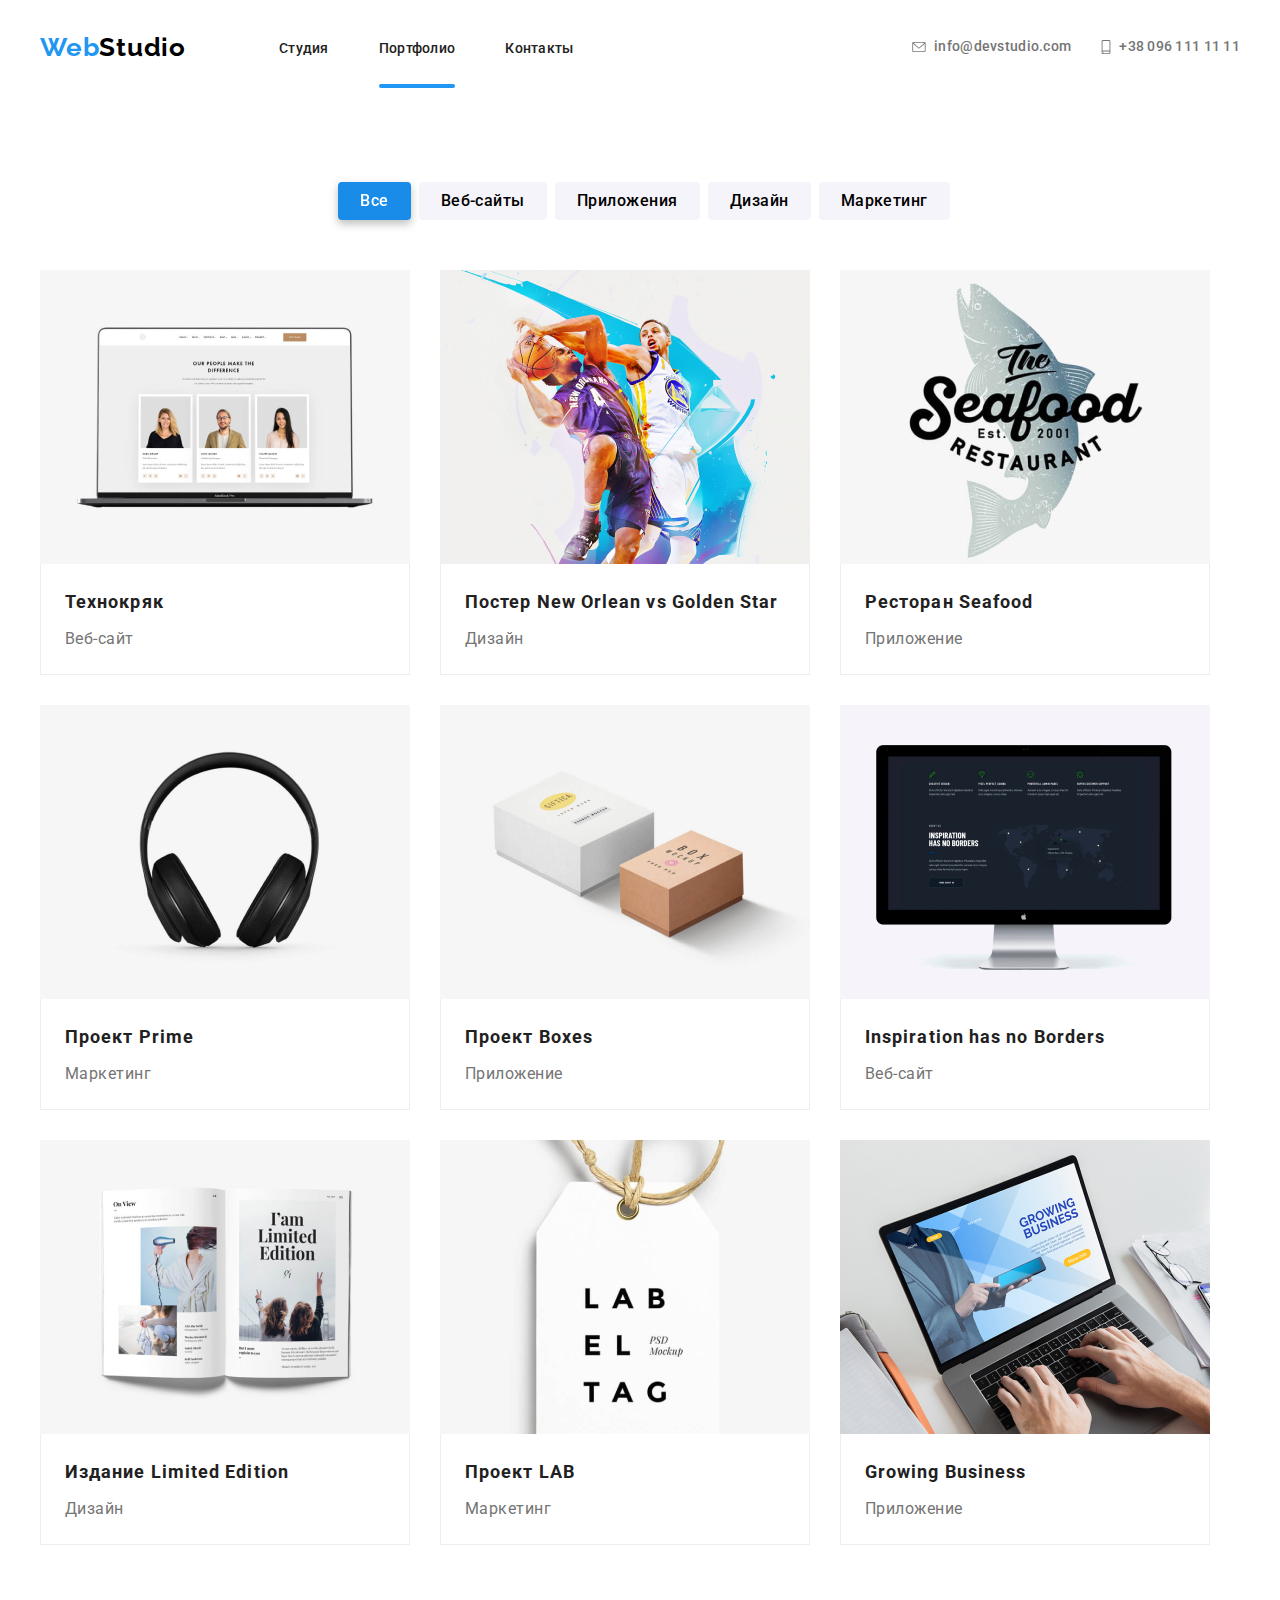
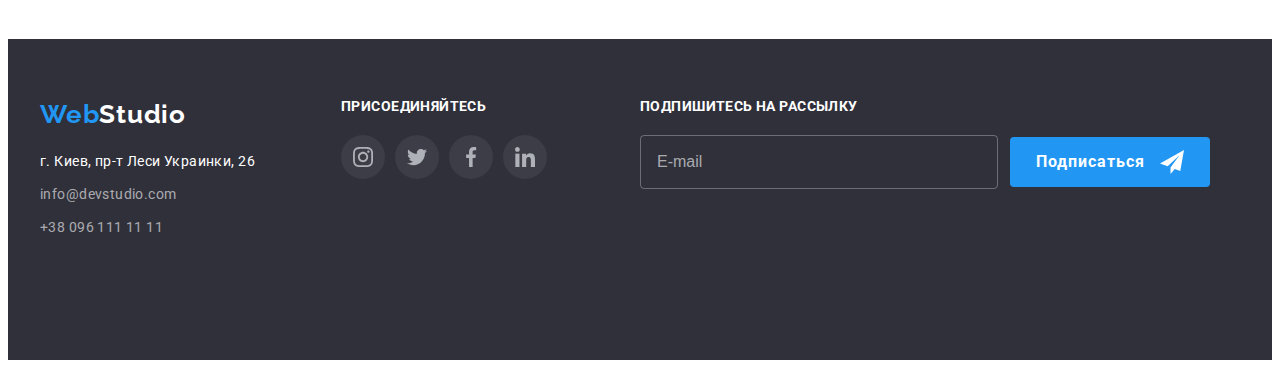
==== commit 73d85123: "готово" ====
--- a/portfolio.html
+++ b/portfolio.html
@@ -142,7 +142,7 @@
         <div class="container container-filter-btn">
           <h1 class="visually-hidden">Портфолио</h1>
 
-          <ul class="list filter parent-indent">
+          <ul class="list filter">
             <li class="filter-item">
               <button class="filter-btn current-btn" type="button">Все</button>
             </li>
--- a/css/main.min.css
+++ b/css/main.min.css
@@ -1,2 +1,2 @@
-:root{--accent-color: #2196f3;--primary-text-color: #212121;--secondary-text-color: #757575;--hero-collor: #ffffff;--logo-footer-collor: #ffffff}.visually-hidden{position:absolute;width:1px;height:1px;margin:-1px;padding:0;overflow:hidden;border:0;clip:rect(0 0 0 0)}body{font-family:"Roboto", sans-serif;color:var(--primary-text-color)}h1,h2,h3,h4,h5,h6,p{margin-top:0;margin-bottom:0}ul{margin-top:0;margin-bottom:0;padding-left:0}img{display:block;max-width:100%;height:auto}.list{list-style:none}.link{text-decoration:none}.section{padding-bottom:60px;padding-top:60px}.container{padding-left:15px;padding-right:15px}@media screen and (min-width: 480px){.container{width:480px;margin-left:auto;margin-right:auto}}@media screen and (min-width: 768px){.container{width:768px}}@media screen and (min-width: 1200px){.container{width:1200px}}.mobile-menu-btn__icon{fill:#000000}.modal-btn{min-width:200px;min-height:50px;padding:8px 30px;font-family:inherit;font-weight:bold;font-size:16px;line-height:1.88;align-items:center;text-align:center;letter-spacing:0.06em;color:var(--hero-collor);background:var(--accent-color);cursor:pointer;border-radius:4px;border:none;transition:background-color 250ms cubic-bezier(0.4, 0, 0.2, 1),color 250ms cubic-bezier(0.4, 0, 0.2, 1)}.modal-btn:hover,.modal-btn:focus{background:#188ce8}.social-list{display:flex;align-items:center;justify-content:center;padding-bottom:24px}.social-list__item:not(:last-child){margin-right:10px}.social-list__icon{fill:#afb1b8}.social-list__link{display:flex;align-items:center;justify-content:center;width:44px;height:44px}.main-title{font-weight:900;font-size:26px;line-height:1.61;text-align:center;letter-spacing:0.06em;text-transform:uppercase;color:#FFFFFF;margin-bottom:30px}.main-title-hero{width:100%;padding:0;text-align:center}.benefits__description{font-size:14px;line-height:1.71;letter-spacing:0.03em;color:var(--secondary-text-color)}.secondary-title{font-weight:700;font-size:28px;line-height:1.18;text-align:center;letter-spacing:0.03em;margin-bottom:30px}.logo{font-family:"Raleway", sans-serif;font-weight:bold;font-size:26px;line-height:1.19;letter-spacing:0.03em;color:#000000}.logo-blue{color:var(--accent-color)}@media screen and (min-width: 768px){.logo{margin-right:88px}}.header{position:relative;padding-top:16px;padding-bottom:16px}.header-container{display:flex;justify-content:space-between;align-items:center}@media screen and (max-width: 767px){.nav-list{display:none}.contact-header{display:none}.mobile-menu.is-open{opacity:1;visibility:visible;pointer-events:auto}.mobile-menu{position:fixed;top:0;left:0;width:100vw;height:100vh;overflow:auto;background-color:#FFFFFF;opacity:0;visibility:hidden;pointer-events:none;transition:opacity 250ms cubic-bezier(0.4, 0, 0.2, 1),visibility 250ms cubic-bezier(0.4, 0, 0.2, 1);z-index:1}.mobile-menu__container{position:relative;padding:48px 40px}.mobile-menu-btn{background-color:transparent;border:none;padding:0;line-height:0;cursor:pointer;top:10px;right:15px}.mobile-menu-btn__icon{transition:fill 250ms cubic-bezier(0.4, 0, 0.2, 1)}.mobile-menu-btn__icon:hover{fill:var(--accent-color)}.mobile-menu__close-btn{position:absolute;background-color:transparent;border:none;padding:0;line-height:0;cursor:pointer;top:10px;right:15px}.mobile-menu__close-icon{transition:fill 250ms cubic-bezier(0.4, 0, 0.2, 1)}.mobile-menu__close-icon:hover{fill:var(--accent-color)}.mobile-menu__link{position:relative;font-weight:500;font-size:40px;line-height:1.17;letter-spacing:0.02em;color:inherit;transition:color 250ms cubic-bezier(0.4, 0, 0.2, 1)}.mobile-menu__link:hover,.mobile-menu__link:focus{color:var(--accent-color)}.mobile-menu .mobile-menu__link.current{color:var(--accent-color)}.mobile-menu__item{padding-bottom:32px}.mobile-menu__item-contact{padding-bottom:302px}.mobile-menu__number-link{font-weight:500;font-size:34px;line-height:1.18;letter-spacing:0.02em;color:var(--accent-color)}.mobile-menu__item-mail{padding-bottom:64px}.mobile-menu__mail-link{font-weight:500;font-size:24px;line-height:1.17;letter-spacing:0.02em;color:#757575}.mobile-menu__social-list-link{font-weight:500;font-size:18px;line-height:1.22;letter-spacing:0.02em;color:var(--accent-color)}.mobile-menu__social-list{display:flex}.mobile-menu__social-list-item:not(:last-child){border-right:1px solid rgba(33,33,33,0.2);margin-right:10px;padding-right:10px}}@media screen and (min-width: 768px){.header{padding-bottom:21px;padding-top:21px}.header-container{justify-content:center;align-items:center}.mobile-menu-btn{display:none}.mobile-menu{display:none}.nav-list{display:flex;align-items:center}.nav-list__item:not(:last-child){margin-right:50px}.nav-list__link{position:relative;font-weight:500;font-size:14px;line-height:1.14;letter-spacing:0.02em;color:inherit;transition:color 250ms cubic-bezier(0.4, 0, 0.2, 1)}.nav-list__link:hover,.nav-list__link:focus{color:var(--accent-color)}.current::after{content:"";position:absolute;background:var(--accent-color);border-radius:2px;height:4px;width:100%;bottom:-32px;left:0px}.contact-header__mail-number{font-weight:500;font-size:12px;line-height:1.17;letter-spacing:0.02em;color:var(--secondary-text-color);display:flex;align-items:center;transition:color 250ms cubic-bezier(0.4, 0, 0.2, 1)}.contact-header__mail-number:hover,.contact-header__mail-number:focus{color:var(--accent-color)}.contact-header__mail-number:hover .contact-header__mail-icon{fill:var(--accent-color)}.contact-header__mail-number:hover .contact-header__number-icon{fill:var(--accent-color)}.contact-header__mail-icon{width:14px;height:10px}.contact-header__number-icon{width:10px;height:14px}.contact-header__icon{margin-right:8px;fill:#757575;justify-content:center;align-items:center;transition:fill 250ms cubic-bezier(0.4, 0, 0.2, 1)}.contact-header{margin-left:auto}.contact-header__mail{margin-bottom:10px}}.hero{padding:118px 60px;background-image:linear-gradient(rgba(47,48,58,0.4), rgba(47,48,58,0.4)),url(../img/hero/mobile-hero-img.png);background-color:#c4c4c4;background-size:cover;background-position:center;margin-left:auto;margin-right:auto}@media (min-device-pixel-ratio: 2), (min-resolution: 192dpi), (min-resolution: 2dppx){.hero{background-image:url(../img/hero/mobile-hero-img@2x.png)}}@media screen and (min-width: 768px){background-image:linear-gradient(rgba(47,48,58,0.4), rgba(47,48,58,0.4)),url(../img/hero/tablet-hero-img.png)}@media screen and (min-width: 768px) and (min-device-pixel-ratio: 2), screen and (min-width: 768px) and (min-resolution: 192dpi), screen and (min-width: 768px) and (min-resolution: 2dppx){.hero{background-image:url(../img/hero/tablet-hero-img@2x.png)}}@media screen and (min-width: 1200px){background-image:linear-gradient(rgba(47,48,58,0.4), rgba(47,48,58,0.4)),url(../img/hero/desktop-hero-img.png)}@media screen and (min-width: 1200px) and (min-device-pixel-ratio: 2), screen and (min-width: 1200px) and (min-resolution: 192dpi), screen and (min-width: 1200px) and (min-resolution: 2dppx){.hero{background-image:url(../img/hero/desktop-hero-img@2x.png)}}.benefits{padding-bottom:60px}.benefits__icon{text-align:center;background-color:#f5f4fa;margin-bottom:30px;padding:25px}.benefits__title{font-weight:700;font-size:14px;line-height:1.14;letter-spacing:0.03em;text-transform:uppercase;margin-bottom:10px}.benefits__cards{padding-bottom:30px}@media screen and (min-width: 768px){.studio-cards-parent-indent{display:flex;flex-wrap:wrap;margin-left:-30px;margin-top:-30px}.studio-spacing-between-cards{margin-left:30px;margin-top:30px;flex-basis:calc((100% - 60px) / 2);padding-bottom:0}}.skills{display:none}.team-section{background:#f5f4fa}.team-section__title{font-weight:500;font-size:16px;line-height:1.19;text-align:center;letter-spacing:0.03em;margin-bottom:10px;margin-top:30px}.team-section__position{font-weight:400;font-size:16px;line-height:1.19;text-align:center;letter-spacing:0.03em;color:var(--secondary-text-color);margin-bottom:16px}.team-section__card{border:1px solid #ccc;border-top:none;box-shadow:0px 1px 3px rgba(0,0,0,0.12),0px 1px 1px rgba(0,0,0,0.14),0px 2px 1px rgba(0,0,0,0.2);border-radius:4px}.team-section__card:not(:last-child){margin-bottom:30px}@media screen and (min-width: 768px){.team-section__card:nth-last-child(-n+2){margin-bottom:0}}.clients{display:flex;flex-wrap:wrap;margin-left:-30px;margin-top:-30px}.clients-item{flex-basis:calc((100% - 60px) / 2);margin-left:30px;margin-top:30px}.clients-link{display:flex;align-items:center;justify-content:center;width:210px;height:92px;border:1px solid #ccc;border-radius:4px;transition:border 250ms cubic-bezier(0.4, 0, 0.2, 1)}.clients-link:hover,.clients-link:focus{border:1px solid var(--accent-color)}.clients-icon{fill:#afb1b8;transition:fill 250ms cubic-bezier(0.4, 0, 0.2, 1)}.clients-link:hover .clients-icon,.clients-link:focus .clients-icon{fill:var(--accent-color)}@media screen and (min-width: 768px){.clients-item{flex-basis:calc((100% - 90px) / 3)}.clients-link{width:226px}}.logo-footer{font-family:"Raleway", sans-serif;font-weight:bold;font-size:24px;line-height:1.17;letter-spacing:0.03em;color:#ffffff;display:block;margin-bottom:20px;text-align:center}.footer{background:#2f303a;padding:60px 0}.element-style{font-style:normal;display:flex;flex-direction:column;justify-content:center;align-items:center;margin-bottom:60px;font-size:14px;line-height:1.71;letter-spacing:0.03em}.link-footer{color:#ffffff;margin-bottom:8px}.contact-footer{color:rgba(255,255,255,0.6)}.footer-post{font-weight:bold;font-size:14px;line-height:1.14;letter-spacing:0.03em;text-transform:uppercase;margin-bottom:20px;color:#ffffff;text-align:center}.footer-social-list-link{display:flex;align-items:center;justify-content:center;width:44px;height:44px;border-radius:50%;background-color:#ffffff10;transition:background-color 250ms cubic-bezier(0.4, 0, 0.2, 1)}.footer-social-list-link:hover,.footer-social-list-link:focus{background-color:var(--accent-color)}.footer-list{margin-bottom:60px}.footer-form__p{font-weight:bold;font-size:14px;line-height:1.14;letter-spacing:0.03em;text-transform:uppercase;color:#ffffff;margin-bottom:20px;text-align:center}.footer-form__input{border:1px solid rgba(255,255,255,0.3);border-radius:4px;width:100%;height:50px;background-color:transparent;padding-left:16px;color:#ffffff;margin-bottom:20px}.footer-form__input::placeholder{font-weight:400;font-size:16px;line-height:1.25;color:rgba(255,255,255,0.6)}.footer-form__btn{margin-left:12px;display:flex;padding:8px 26px;justify-content:space-between;align-items:center;transition:background-color 250ms cubic-bezier(0.4, 0, 0.2, 1);cursor:pointer;margin-left:auto;margin-right:auto}@media screen and (min-width: 768px){.footer-adress-tablet{display:flex;justify-content:center}.footer-adress-list{margin-right:165px}.footer-form__input{max-width:450px}.footer-form__f{display:flex;flex-direction:column;align-items:center}}.filter{display:flex;justify-content:start;margin-bottom:40px;flex-wrap:wrap;margin-left:-8px;margin-top:-15px}.filter-item{margin-left:8px;margin-top:15px}.filter-btn{padding:6px 22px;font-family:inherit;font-weight:500;font-size:16px;line-height:1.63;text-align:center;letter-spacing:0.03em;cursor:pointer;background:#F5F4FA;border-radius:4px;border:none;transition:background-color 250ms cubic-bezier(0.4, 0, 0.2, 1),color 250ms cubic-bezier(0.4, 0, 0.2, 1),drop-shadow 250ms cubic-bezier(0.4, 0, 0.2, 1)}.filter-btn:hover,.filter-btn:focus{background:#188ce8;color:#ffffff;filter:drop-shadow(0px 4px 4px rgba(0,0,0,0.25))}.container-filter-btn .filter-btn.current-btn{background:#188ce8;color:#ffffff;filter:drop-shadow(0px 4px 4px rgba(0,0,0,0.25))}.list-item{left:215px;top:262px;background:#ffffff;box-sizing:border-box}.list-item:not(:last-child){margin-bottom:30px}.portfolio-cards-name{border:1px solid #eeeeee;border-top:none;padding:20px 24px}.cards-portfolio-link{display:block;transition:box-shadow 250ms cubic-bezier(0.4, 0, 0.2, 1)}.cards-portfolio-link:hover,.cards-portfolio-link:focus{box-shadow:0px 1px 1px rgba(0,0,0,0.12),0px 4px 4px rgba(0,0,0,0.06),1px 4px 6px rgba(0,0,0,0.16)}.overlay-cards{position:relative;overflow:hidden}.overlay-portfolio{position:absolute;font-size:18px;line-height:1.55;letter-spacing:0.03em;color:#ffffff;background:rgba(33,150,243,0.9);padding:77px 24px;top:0;left:0;width:100%;height:100%;overflow:auto;transform:translateY(100%);transition:transform 250ms cubic-bezier(0.4, 0, 0.2, 1),background-color 250ms cubic-bezier(0.4, 0, 0.2, 1)}.cards-portfolio-link:hover .overlay-portfolio,.cards-portfolio-link:focus .overlay-portfolio{transform:translateY(0%)}.list-item-h{font-weight:700;font-size:18px;line-height:2;letter-spacing:0.06em;color:var(--primary-text-color);margin-bottom:4px}.list-item-p{font-size:16px;line-height:1.88;letter-spacing:0.03em;color:var(--secondary-text-color)}@media screen and (min-width: 768px){.filter{justify-content:center;align-items:center}.portfolio-cards-indent{display:flex;flex-wrap:wrap;margin-left:-30px;margin-top:-30px}.spacing-between-cards{margin-left:30px;margin-top:30px;flex-basis:calc((100% - 60px) / 2)}.overlay-portfolio{padding:49px 24px 77px}.cards-portfolio-link{height:100%;display:flex;flex-direction:column}.portfolio-cards-name{flex-grow:1}}.backdrop{position:fixed;top:0;left:0;width:100vw;height:100vh;background-color:rgba(0,0,0,0.2);transition:opacity;transition:opacity 250ms cubic-bezier(0.4, 0, 0.2, 1),visibility 250ms cubic-bezier(0.4, 0, 0.2, 1)}.backdrop.is-hidden{opacity:0;visibility:hidden;pointer-events:none}.modal{position:absolute;top:50%;left:50%;transform:translate(-50%, -50%);width:450px;height:609px;background-color:#ffffff;border-radius:4px;padding:40px}.modal-close-icon{transition:fill 250ms cubic-bezier(0.4, 0, 0.2, 1)}.modal-close-icon:hover{fill:var(--accent-color)}.modal-close-btn{position:absolute;top:8px;right:8px;width:30px;height:30px;border-radius:50%;border:1px solid rgba(0,0,0,0.1);background-color:transparent;padding:0;display:flex;justify-content:center;align-items:center;cursor:pointer}.modal-title{font-weight:bold;font-size:20px;line-height:1.15;text-align:center;letter-spacing:0.03em;color:#212121;margin-bottom:12px}.modal-form-name{display:block;font-weight:400;font-size:12px;line-height:1.17;letter-spacing:0.01em;color:#757575;margin-bottom:10px}.modal-form-input{width:100%;height:40px;padding-left:42px;border:1px solid rgba(33,33,33,0.2);border-radius:4px;transition:border-color 250ms cubic-bezier(0.4, 0, 0.2, 1)}.modal-form-input:focus{outline:none;border-color:var(--accent-color)}.modal-form-input:focus+.modal-form-icon{fill:var(--accent-color)}.modal-form-input-wrapper{position:relative;display:block;margin-top:4px}.modal-form-icon{position:absolute;top:50%;left:12px;transform:translateY(-50%);transition:fill 250ms cubic-bezier(0.4, 0, 0.2, 1)}.modal-form-messange{width:100%;height:120px;margin-top:4px;padding:12px 16px;transition:border-color 250ms cubic-bezier(0.4, 0, 0.2, 1);resize:none;border:1px solid rgba(33,33,33,0.2);border-radius:4px}.modal-form-messange:focus{outline:none;border-color:var(--accent-color)}.modal-form-messange::placeholder{font-weight:400;font-size:14px;line-height:1.14;letter-spacing:0.01em;color:rgba(117,117,117,0.5)}.modal-form-checkbox-wrapper{padding-top:10px}.modal-form-checkbox-label{display:flex;align-items:center;font-weight:400;font-size:12px;line-height:1.17;letter-spacing:0.03em;color:#757575}.modal-form-checkbox-label::before{display:inline-block;width:16px;height:15px;border:2px solid #212121;cursor:pointer;content:"";margin-right:7px;border-radius:2px}.modal-form-checkbox:focus+.modal-form-checkbox-label::before{border:1px solid --accent-color}.modal-form-checkbox:checked+.modal-form-checkbox-label::before{background-image:url(../img/checkbox.svg);background-color:var(--accent-color);background-repeat:no-repeat;border:none;background-position:50% 50%}.modal-form-submit-btn{display:block;margin:30px auto 0px}.modal-form-checkbox-link{color:var(--accent-color)}
+:root{--accent-color: #2196f3;--primary-text-color: #212121;--secondary-text-color: #757575;--hero-collor: #ffffff;--logo-footer-collor: #ffffff}.visually-hidden{position:absolute;width:1px;height:1px;margin:-1px;padding:0;overflow:hidden;border:0;clip:rect(0 0 0 0)}body{font-family:"Roboto", sans-serif;color:var(--primary-text-color)}h1,h2,h3,h4,h5,h6,p{margin-top:0;margin-bottom:0}ul{margin-top:0;margin-bottom:0;padding-left:0}img{display:block;max-width:100%;height:auto}.list{list-style:none}.link{text-decoration:none}.section{padding-bottom:60px;padding-top:60px}@media screen and (min-width: 1200px){.section{padding-bottom:94px;padding-top:94px}}.container{padding-left:15px;padding-right:15px}@media screen and (min-width: 480px){.container{width:480px;margin-left:auto;margin-right:auto}}@media screen and (min-width: 768px){.container{width:768px}}@media screen and (min-width: 1200px){.container{width:1200px}}.mobile-menu-btn__icon{fill:#000000}.modal-btn{min-width:200px;min-height:50px;padding:8px 30px;font-family:inherit;font-weight:bold;font-size:16px;line-height:1.88;align-items:center;text-align:center;letter-spacing:0.06em;color:var(--hero-collor);background:var(--accent-color);cursor:pointer;border-radius:4px;border:none;transition:background-color 250ms cubic-bezier(0.4, 0, 0.2, 1),color 250ms cubic-bezier(0.4, 0, 0.2, 1)}.modal-btn:hover,.modal-btn:focus{background:#188ce8}.social-list{display:flex;align-items:center;justify-content:center}.social-list__item:not(:last-child){margin-right:10px}.social-list__icon{fill:#afb1b8}.social-list__link{display:flex;align-items:center;justify-content:center;width:44px;height:44px}@media screen and (min-width: 1200px){.social-list__link{border-radius:50%;transition:background-color 250ms cubic-bezier(0.4, 0, 0.2, 1)}.social-list__link:hover,.social-list__link:focus{background-color:var(--accent-color)}.social-list__icon{fill:#afb1b8;transition:fill 250ms cubic-bezier(0.4, 0, 0.2, 1)}.social-list__link:hover .social-list__icon,.social-list__link:focus .social-list__icon{fill:#ffffff}.footer-social-list-link:hover .social-list__icon,.footer-social-list-link:focus .social-list__icon{fill:#ffffff}}.main-title{font-weight:900;font-size:26px;line-height:1.61;text-align:center;letter-spacing:0.06em;text-transform:uppercase;color:var(--hero-collor);margin-bottom:30px}.main-title-hero{width:100%;padding:0;text-align:center}@media screen and (min-width: 1200px){.main-title{font-size:44px;line-height:1.36}}.benefits__description{font-size:14px;line-height:1.71;letter-spacing:0.03em;color:var(--secondary-text-color)}.secondary-title{font-weight:700;font-size:28px;line-height:1.18;text-align:center;letter-spacing:0.03em;margin-bottom:30px}@media screen and (min-width: 1200px){.secondary-title{font-size:36px;line-height:1.17;margin-bottom:50px}}.logo{font-family:"Raleway", sans-serif;font-weight:bold;font-size:24px;line-height:1.17;letter-spacing:0.03em;color:#000000}.logo-blue{color:var(--accent-color)}@media screen and (min-width: 768px){.logo{margin-right:88px}}@media screen and (min-width: 1200px){.logo{font-size:26px;line-height:1.19;margin-right:93px}}.header{position:relative;padding-top:16px;padding-bottom:16px}.header-container{display:flex;justify-content:space-between;align-items:center}@media screen and (max-width: 767px){.nav-list{display:none}.contact-header{display:none}.mobile-menu.is-open{opacity:1;visibility:visible;pointer-events:auto}.mobile-menu{position:fixed;top:0;left:0;width:100vw;height:100vh;overflow:auto;background-color:#FFFFFF;opacity:0;visibility:hidden;pointer-events:none;transition:opacity 250ms cubic-bezier(0.4, 0, 0.2, 1),visibility 250ms cubic-bezier(0.4, 0, 0.2, 1);z-index:1}.mobile-menu__container{position:relative;padding:48px 40px}.mobile-menu-btn{background-color:transparent;border:none;padding:0;line-height:0;cursor:pointer;top:10px;right:15px}.mobile-menu-btn__icon{transition:fill 250ms cubic-bezier(0.4, 0, 0.2, 1)}.mobile-menu-btn__icon:hover{fill:var(--accent-color)}.mobile-menu__close-btn{position:absolute;background-color:transparent;border:none;padding:0;line-height:0;cursor:pointer;top:10px;right:15px}.mobile-menu__close-icon{transition:fill 250ms cubic-bezier(0.4, 0, 0.2, 1)}.mobile-menu__close-icon:hover{fill:var(--accent-color)}.mobile-menu__link{position:relative;font-weight:500;font-size:40px;line-height:1.17;letter-spacing:0.02em;color:inherit;transition:color 250ms cubic-bezier(0.4, 0, 0.2, 1)}.mobile-menu__link:hover,.mobile-menu__link:focus{color:var(--accent-color)}.mobile-menu .mobile-menu__link.current{color:var(--accent-color)}.mobile-menu__item{padding-bottom:32px}.mobile-menu__item-contact{padding-bottom:302px}.mobile-menu__number-link{font-weight:500;font-size:34px;line-height:1.18;letter-spacing:0.02em;color:var(--accent-color)}.mobile-menu__item-mail{padding-bottom:64px}.mobile-menu__mail-link{font-weight:500;font-size:24px;line-height:1.17;letter-spacing:0.02em;color:#757575}.mobile-menu__social-list-link{font-weight:500;font-size:18px;line-height:1.22;letter-spacing:0.02em;color:var(--accent-color)}.mobile-menu__social-list{display:flex}.mobile-menu__social-list-item:not(:last-child){border-right:1px solid rgba(33,33,33,0.2);margin-right:10px;padding-right:10px}}@media screen and (min-width: 768px){.header{padding-bottom:21px;padding-top:21px}.header-container{justify-content:center;align-items:center}.mobile-menu-btn{display:none}.mobile-menu{display:none}.nav-list{display:flex;align-items:center}.nav-list__item:not(:last-child){margin-right:50px}.nav-list__link{position:relative;font-weight:500;font-size:14px;line-height:1.14;letter-spacing:0.02em;color:inherit;transition:color 250ms cubic-bezier(0.4, 0, 0.2, 1)}.nav-list__link:hover,.nav-list__link:focus{color:var(--accent-color)}.current::after{content:"";position:absolute;background:var(--accent-color);border-radius:2px;height:4px;width:100%;bottom:-32px;left:0px}.contact-header__mail-number{font-weight:500;font-size:12px;line-height:1.17;letter-spacing:0.02em;color:var(--secondary-text-color);display:flex;align-items:center;transition:color 250ms cubic-bezier(0.4, 0, 0.2, 1)}.contact-header__mail-number:hover,.contact-header__mail-number:focus{color:var(--accent-color)}.contact-header__mail-number:hover .contact-header__mail-icon{fill:var(--accent-color)}.contact-header__mail-number:hover .contact-header__number-icon{fill:var(--accent-color)}.contact-header__mail-icon{width:14px;height:10px}.contact-header__number-icon{width:10px;height:14px}.contact-header__icon{margin-right:8px;fill:#757575;justify-content:center;align-items:center;transition:fill 250ms cubic-bezier(0.4, 0, 0.2, 1)}.contact-header{margin-left:auto}.contact-header__mail{margin-bottom:10px}}@media screen and (min-width: 1200px){.header{padding-top:24px;padding-bottom:25px}.contact-header{display:flex;align-items:center;margin-right:0}.contact-header__mail{margin-right:30px;margin-bottom:0}.contact-header__mail-number{font-size:14px;line-height:1.14}}.hero{padding:118px 60px;background-image:linear-gradient(rgba(47,48,58,0.4), rgba(47,48,58,0.4)),url(../img/hero/mobile-hero-img.png);background-color:#c4c4c4;background-size:cover;background-position:center;margin-left:auto;margin-right:auto;width:100%}@media (min-device-pixel-ratio: 2), (min-resolution: 192dpi), (min-resolution: 2dppx){.hero{background-image:url(../img/hero/mobile-hero-img@2x.png)}}@media screen and (min-width: 768px){background-image:linear-gradient(rgba(47,48,58,0.4), rgba(47,48,58,0.4)),url(../img/hero/tablet-hero-img.png)}@media screen and (min-width: 768px) and (min-device-pixel-ratio: 2), screen and (min-width: 768px) and (min-resolution: 192dpi), screen and (min-width: 768px) and (min-resolution: 2dppx){.hero{background-image:url(../img/hero/tablet-hero-img@2x.png)}}@media screen and (min-width: 768px){.hero{padding:118px 204px}}@media screen and (min-width: 1200px){background-image:linear-gradient(rgba(47,48,58,0.4), rgba(47,48,58,0.4)),url(../img/hero/desktop-hero-img.png)}@media screen and (min-width: 1200px) and (min-device-pixel-ratio: 2), screen and (min-width: 1200px) and (min-resolution: 192dpi), screen and (min-width: 1200px) and (min-resolution: 2dppx){.hero{background-image:url(../img/hero/desktop-hero-img@2x.png)}}@media screen and (min-width: 1200px){.hero{max-width:1600px;padding:200px auto}}.benefits{padding-bottom:60px}.benefits__icon{text-align:center;background-color:#f5f4fa;margin-bottom:30px;padding:25px}.benefits__title{font-weight:700;font-size:14px;line-height:1.14;letter-spacing:0.03em;text-transform:uppercase;margin-bottom:10px}.benefits__cards{padding-bottom:30px}@media screen and (min-width: 768px){.studio-cards-parent-indent{display:flex;flex-wrap:wrap;margin-left:-30px;margin-top:-30px}.studio-spacing-between-cards{margin-left:30px;margin-top:30px;flex-basis:calc((100% - 60px) / 2);padding-bottom:0}.benefits__icon{border-radius:4px}}@media screen and (min-width: 1200px){.studio-spacing-between-cards{flex-basis:calc((100% - 120px) / 4)}.benefits{padding-bottom:0px}}.skills{display:none}@media screen and (min-width: 1200px){.skills{display:block}.skills__card{flex-basis:calc((100%-3 * 30) / 3);margin-top:30px;margin-left:30px}.skills__overlay{position:relative}.skills__overlay-p{position:absolute;font-weight:bold;font-size:14px;line-height:1.14;letter-spacing:0.03em;text-transform:uppercase;color:#ffffff;background:rgba(47,48,58,0.8);padding-top:27px;padding-bottom:27px;width:100%;text-align:center;bottom:0px}}.team-section{background:#f5f4fa}.team-section__title{font-weight:500;font-size:16px;line-height:1.19;text-align:center;letter-spacing:0.03em;margin-bottom:10px}.team-section__position{font-weight:400;font-size:16px;line-height:1.19;text-align:center;letter-spacing:0.03em;color:var(--secondary-text-color);margin-bottom:16px}.team-section__card{border:1px solid #ccc;border-top:none;box-shadow:0px 1px 3px rgba(0,0,0,0.12),0px 1px 1px rgba(0,0,0,0.14),0px 2px 1px rgba(0,0,0,0.2);border-radius:0px 0px 4px 4px;background-color:#ffffff}.team-section__card:not(:last-child){margin-bottom:30px}.team-section__cards-name{padding-top:30px;padding-bottom:24px}@media screen and (min-width: 768px){.team-section__card:nth-last-child(-n+2){margin-bottom:0}}@media screen and (min-width: 1200px){.team-section__card:not(:last-child){margin-bottom:0}.team-section__card-photo{width:100%}.team-section__card{flex-basis:calc((100%-4 * 30) / 4)}.team-section__cards-name{padding-top:30px;padding-bottom:30px}}.clients{display:flex;flex-wrap:wrap;margin-left:-30px;margin-top:-30px}.clients-item{flex-basis:calc((100% - 60px) / 2);margin-left:30px;margin-top:30px}.clients-link{display:flex;align-items:center;justify-content:center;width:210px;height:92px;border:1px solid #ccc;border-radius:4px;transition:border 250ms cubic-bezier(0.4, 0, 0.2, 1)}.clients-link:hover,.clients-link:focus{border:1px solid var(--accent-color)}.clients-icon{fill:#afb1b8;transition:fill 250ms cubic-bezier(0.4, 0, 0.2, 1)}.clients-link:hover .clients-icon,.clients-link:focus .clients-icon{fill:var(--accent-color)}@media screen and (min-width: 768px){.clients-item{flex-basis:calc((100% - 90px) / 3)}.clients-link{width:226px}}@media screen and (min-width: 1200px){.clients{justify-content:space-between;flex-wrap:nowrap}.clients-link{width:170px}}.logo-footer{font-family:"Raleway", sans-serif;font-weight:bold;font-size:24px;line-height:1.17;letter-spacing:0.03em;color:#ffffff;display:block;margin-bottom:20px;text-align:center}.footer{background:#2f303a;padding:60px 0}.element-style{font-style:normal;display:flex;flex-direction:column;justify-content:center;align-items:center;margin-bottom:60px;font-size:14px;line-height:1.71;letter-spacing:0.03em}.link-footer{color:#ffffff;margin-bottom:8px}.contact-footer{color:rgba(255,255,255,0.6);margin-bottom:8px}.contact-footer-tel{margin-bottom:0}.footer-post{font-weight:bold;font-size:14px;line-height:1.14;letter-spacing:0.03em;text-transform:uppercase;margin-bottom:20px;color:#ffffff;text-align:center}.footer-social-list-link{display:flex;align-items:center;justify-content:center;width:44px;height:44px;border-radius:50%;background-color:#ffffff10;transition:background-color 250ms cubic-bezier(0.4, 0, 0.2, 1)}.footer-social-list-link:hover,.footer-social-list-link:focus{background-color:var(--accent-color)}.footer-list{margin-bottom:60px}.footer-form__p{font-weight:bold;font-size:14px;line-height:1.14;letter-spacing:0.03em;text-transform:uppercase;color:#ffffff;margin-bottom:20px;text-align:center}.footer-form__input{border:1px solid rgba(255,255,255,0.3);border-radius:4px;width:100%;height:50px;background-color:transparent;padding-left:16px;color:#ffffff;margin-bottom:20px}.footer-form__input::placeholder{font-weight:400;font-size:16px;line-height:1.25;color:rgba(255,255,255,0.6)}.footer-form__btn{margin-left:12px;display:flex;padding:8px 26px;justify-content:space-between;align-items:center;transition:background-color 250ms cubic-bezier(0.4, 0, 0.2, 1);cursor:pointer;margin-left:auto;margin-right:auto}@media screen and (min-width: 768px){.footer-adress-tablet{display:flex;justify-content:center}.footer-adress-list{margin-right:165px}.footer-form__input{max-width:450px}.footer-form__f{display:flex;flex-direction:column;align-items:center}}@media screen and (min-width: 1200px){.logo-footer{font-size:26px;line-height:1.19;text-align:start}.element-style{align-items:start}.link-footer{margin-bottom:9px}.contact-footer{margin-bottom:9px}.contact-footer-tel{margin-bottom:0}.footer-adress{display:flex}.footer-adress-list{min-width:231px;margin-right:70px}.footer-list{min-width:206px;min-height:80px}.footer-post{text-align:start}.footer-form{margin-left:93px;width:570px;height:86px}.footer-form__p{text-align:start}.footer-form__f{flex-direction:initial}.footer-form__input{max-width:358px;margin-bottom:0;margin-right:12px}}.filter{display:flex;justify-content:start;margin-bottom:30px;flex-wrap:wrap;margin-top:-15px}.filter-item{margin-left:8px;margin-top:15px}.filter-btn{padding:6px 22px;font-family:inherit;font-weight:500;font-size:16px;line-height:1.63;text-align:center;letter-spacing:0.03em;cursor:pointer;background:#F5F4FA;border-radius:4px;border:none;transition:background-color 250ms cubic-bezier(0.4, 0, 0.2, 1),color 250ms cubic-bezier(0.4, 0, 0.2, 1),drop-shadow 250ms cubic-bezier(0.4, 0, 0.2, 1)}.filter-btn:hover,.filter-btn:focus{background:#188ce8;color:#ffffff;filter:drop-shadow(0px 4px 4px rgba(0,0,0,0.25))}.container-filter-btn .filter-btn.current-btn{background:#188ce8;color:#ffffff;filter:drop-shadow(0px 4px 4px rgba(0,0,0,0.25))}.list-item{max-width:450px;left:215px;top:262px;background:#ffffff;box-sizing:border-box}.list-item:not(:last-child){margin-bottom:30px}.portfolio-cards-name{border:1px solid #eeeeee;border-top:none;padding:20px 24px}.cards-portfolio-link{display:block;transition:box-shadow 250ms cubic-bezier(0.4, 0, 0.2, 1)}.cards-portfolio-link:hover,.cards-portfolio-link:focus{box-shadow:0px 1px 1px rgba(0,0,0,0.12),0px 4px 4px rgba(0,0,0,0.06),1px 4px 6px rgba(0,0,0,0.16)}.overlay-cards{position:relative;overflow:hidden}.overlay-portfolio{position:absolute;font-size:18px;line-height:1.55;letter-spacing:0.03em;color:#ffffff;background:rgba(33,150,243,0.9);padding:77px 24px;top:0;left:0;width:100%;height:100%;overflow:auto;transform:translateY(100%);transition:transform 250ms cubic-bezier(0.4, 0, 0.2, 1),background-color 250ms cubic-bezier(0.4, 0, 0.2, 1)}.cards-portfolio-link:hover .overlay-portfolio,.cards-portfolio-link:focus .overlay-portfolio{transform:translateY(0%)}.list-item-h{font-weight:700;font-size:18px;line-height:2;letter-spacing:0.06em;color:var(--primary-text-color);margin-bottom:4px}.list-item-p{font-size:16px;line-height:1.88;letter-spacing:0.03em;color:var(--secondary-text-color)}@media screen and (min-width: 768px){.filter{justify-content:center;align-items:center}.list-item{max-width:354px}.portfolio-cards-indent{display:flex;flex-wrap:wrap;margin-left:-30px;margin-top:-30px}.spacing-between-cards{margin-left:30px;margin-top:30px;flex-basis:calc((100% - 60px) / 2)}.overlay-portfolio{padding:49px 24px 77px}.cards-portfolio-link{height:100%;display:flex;flex-direction:column}.portfolio-cards-name{flex-grow:1}}@media screen and (min-width: 1200px){.filter{margin-bottom:50px}.spacing-between-cards{margin-left:30px;margin-top:30px;flex-basis:calc((100% - 90px) / 3)}.list-item:not(:last-child){margin-bottom:0}.overlay-portfolio{padding:63px 24px}.list-item{max-width:370px}}.backdrop{position:fixed;top:0;left:0;width:100vw;height:100vh;background-color:rgba(0,0,0,0.2);transition:opacity;transition:opacity 250ms cubic-bezier(0.4, 0, 0.2, 1),visibility 250ms cubic-bezier(0.4, 0, 0.2, 1)}.backdrop.is-hidden{opacity:0;visibility:hidden;pointer-events:none}.modal{position:absolute;top:50%;left:50%;transform:translate(-50%, -50%);width:450px;height:609px;background-color:#ffffff;border-radius:4px;padding:40px}@media screen and (min-width: 1200px){.modal{width:528px;height:581px}}.modal-close-icon{transition:fill 250ms cubic-bezier(0.4, 0, 0.2, 1)}.modal-close-icon:hover{fill:var(--accent-color)}.modal-close-btn{position:absolute;top:8px;right:8px;width:30px;height:30px;border-radius:50%;border:1px solid rgba(0,0,0,0.1);background-color:transparent;padding:0;display:flex;justify-content:center;align-items:center;cursor:pointer}.modal-title{font-weight:bold;font-size:20px;line-height:1.5;text-align:center;letter-spacing:0.03em;color:#212121;margin-bottom:12px}.modal-form-name{display:block;font-weight:400;font-size:12px;line-height:1.17;letter-spacing:0.01em;color:#757575;margin-bottom:10px}.modal-form-input{width:100%;height:40px;padding-left:42px;border:1px solid rgba(33,33,33,0.2);border-radius:4px;transition:border-color 250ms cubic-bezier(0.4, 0, 0.2, 1)}.modal-form-input:focus{outline:none;border-color:var(--accent-color)}.modal-form-input:focus+.modal-form-icon{fill:var(--accent-color)}.modal-form-input-wrapper{position:relative;display:block;margin-top:4px}.modal-form-icon{position:absolute;top:50%;left:12px;transform:translateY(-50%);transition:fill 250ms cubic-bezier(0.4, 0, 0.2, 1)}.modal-form-messange{width:100%;height:120px;margin-top:4px;padding:12px 16px;transition:border-color 250ms cubic-bezier(0.4, 0, 0.2, 1);resize:none;border:1px solid rgba(33,33,33,0.2);border-radius:4px}.modal-form-messange:focus{outline:none;border-color:var(--accent-color)}.modal-form-messange::placeholder{font-weight:400;font-size:14px;line-height:1.14;letter-spacing:0.01em;color:rgba(117,117,117,0.5)}.modal-form-checkbox-wrapper{padding-top:10px}.modal-form-checkbox-label{display:flex;align-items:center;font-weight:400;font-size:12px;line-height:1.17;letter-spacing:0.03em;color:#757575}.modal-form-checkbox-label::before{display:inline-block;width:16px;height:15px;border:2px solid #212121;cursor:pointer;content:"";margin-right:7px;border-radius:2px}.modal-form-checkbox:focus+.modal-form-checkbox-label::before{border:1px solid --accent-color}.modal-form-checkbox:checked+.modal-form-checkbox-label::before{background-image:url(../img/checkbox.svg);background-color:var(--accent-color);background-repeat:no-repeat;border:none;background-position:50% 50%}.modal-form-submit-btn{display:block;margin:30px auto 0px}.modal-form-checkbox-link{color:var(--accent-color)}@media screen and (min-width: 1200px){.modal-title{line-height:1.15}.modal-form-messange::placeholder{font-size:12px;line-height:1.17}.modal-form-checkbox-label{font-size:14px;line-height:1.7;padding-left:14px}.modal-form-checkbox-label::before{margin-right:10px}}
 /*# sourceMappingURL=main.min.css.map */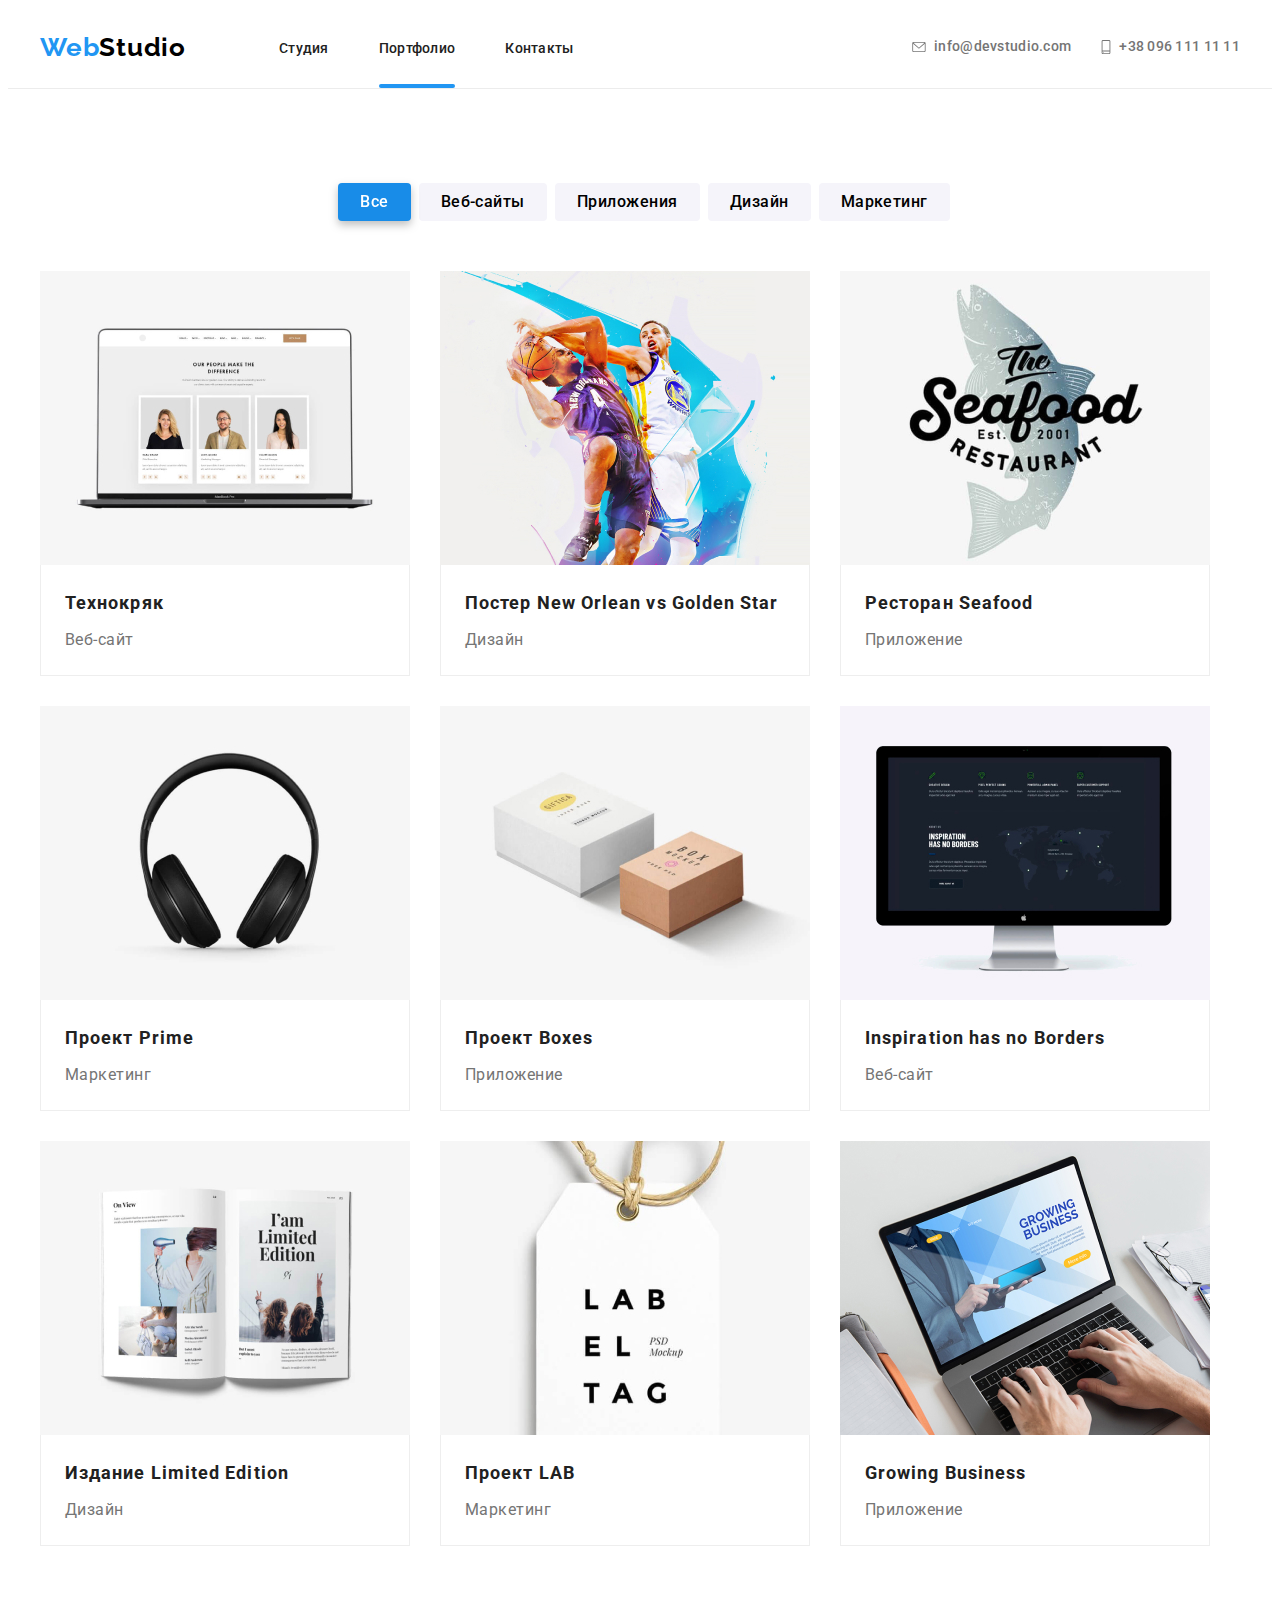
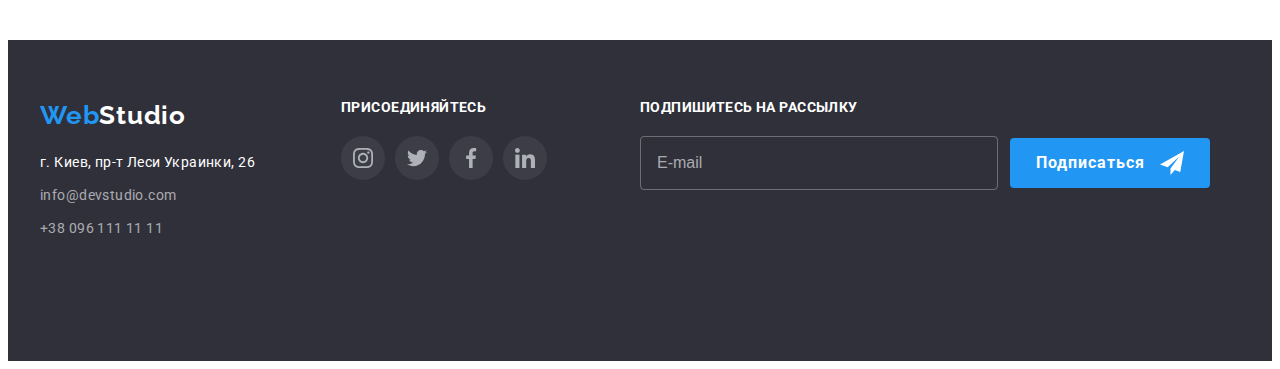
==== commit 72a627a3: "правки" ====
--- a/portfolio.html
+++ b/portfolio.html
@@ -22,7 +22,7 @@
   </head>
 
   <body>
-    <header class="header">
+    <header class="header header-portfolio">
       <div class="container header-container">
         <a class="logo link" href="">
           <span class="logo-blue">Web</span>Studio</a
--- a/css/main.min.css
+++ b/css/main.min.css
@@ -1,2 +1,2 @@
-:root{--accent-color: #2196f3;--primary-text-color: #212121;--secondary-text-color: #757575;--hero-collor: #ffffff;--logo-footer-collor: #ffffff}.visually-hidden{position:absolute;width:1px;height:1px;margin:-1px;padding:0;overflow:hidden;border:0;clip:rect(0 0 0 0)}body{font-family:"Roboto", sans-serif;color:var(--primary-text-color)}h1,h2,h3,h4,h5,h6,p{margin-top:0;margin-bottom:0}ul{margin-top:0;margin-bottom:0;padding-left:0}img{display:block;max-width:100%;height:auto}.list{list-style:none}.link{text-decoration:none}.section{padding-bottom:60px;padding-top:60px}@media screen and (min-width: 1200px){.section{padding-bottom:94px;padding-top:94px}}.container{padding-left:15px;padding-right:15px}@media screen and (min-width: 480px){.container{width:480px;margin-left:auto;margin-right:auto}}@media screen and (min-width: 768px){.container{width:768px}}@media screen and (min-width: 1200px){.container{width:1200px}}.mobile-menu-btn__icon{fill:#000000}.modal-btn{min-width:200px;min-height:50px;padding:8px 30px;font-family:inherit;font-weight:bold;font-size:16px;line-height:1.88;align-items:center;text-align:center;letter-spacing:0.06em;color:var(--hero-collor);background:var(--accent-color);cursor:pointer;border-radius:4px;border:none;transition:background-color 250ms cubic-bezier(0.4, 0, 0.2, 1),color 250ms cubic-bezier(0.4, 0, 0.2, 1)}.modal-btn:hover,.modal-btn:focus{background:#188ce8}.social-list{display:flex;align-items:center;justify-content:center}.social-list__item:not(:last-child){margin-right:10px}.social-list__icon{fill:#afb1b8}.social-list__link{display:flex;align-items:center;justify-content:center;width:44px;height:44px}@media screen and (min-width: 1200px){.social-list__link{border-radius:50%;transition:background-color 250ms cubic-bezier(0.4, 0, 0.2, 1)}.social-list__link:hover,.social-list__link:focus{background-color:var(--accent-color)}.social-list__icon{fill:#afb1b8;transition:fill 250ms cubic-bezier(0.4, 0, 0.2, 1)}.social-list__link:hover .social-list__icon,.social-list__link:focus .social-list__icon{fill:#ffffff}.footer-social-list-link:hover .social-list__icon,.footer-social-list-link:focus .social-list__icon{fill:#ffffff}}.main-title{font-weight:900;font-size:26px;line-height:1.61;text-align:center;letter-spacing:0.06em;text-transform:uppercase;color:var(--hero-collor);margin-bottom:30px}.main-title-hero{width:100%;padding:0;text-align:center}@media screen and (min-width: 1200px){.main-title{font-size:44px;line-height:1.36}}.benefits__description{font-size:14px;line-height:1.71;letter-spacing:0.03em;color:var(--secondary-text-color)}.secondary-title{font-weight:700;font-size:28px;line-height:1.18;text-align:center;letter-spacing:0.03em;margin-bottom:30px}@media screen and (min-width: 1200px){.secondary-title{font-size:36px;line-height:1.17;margin-bottom:50px}}.logo{font-family:"Raleway", sans-serif;font-weight:bold;font-size:24px;line-height:1.17;letter-spacing:0.03em;color:#000000}.logo-blue{color:var(--accent-color)}@media screen and (min-width: 768px){.logo{margin-right:88px}}@media screen and (min-width: 1200px){.logo{font-size:26px;line-height:1.19;margin-right:93px}}.header{position:relative;padding-top:16px;padding-bottom:16px}.header-container{display:flex;justify-content:space-between;align-items:center}@media screen and (max-width: 767px){.nav-list{display:none}.contact-header{display:none}.mobile-menu.is-open{opacity:1;visibility:visible;pointer-events:auto}.mobile-menu{position:fixed;top:0;left:0;width:100vw;height:100vh;overflow:auto;background-color:#FFFFFF;opacity:0;visibility:hidden;pointer-events:none;transition:opacity 250ms cubic-bezier(0.4, 0, 0.2, 1),visibility 250ms cubic-bezier(0.4, 0, 0.2, 1);z-index:1}.mobile-menu__container{position:relative;padding:48px 40px}.mobile-menu-btn{background-color:transparent;border:none;padding:0;line-height:0;cursor:pointer;top:10px;right:15px}.mobile-menu-btn__icon{transition:fill 250ms cubic-bezier(0.4, 0, 0.2, 1)}.mobile-menu-btn__icon:hover{fill:var(--accent-color)}.mobile-menu__close-btn{position:absolute;background-color:transparent;border:none;padding:0;line-height:0;cursor:pointer;top:10px;right:15px}.mobile-menu__close-icon{transition:fill 250ms cubic-bezier(0.4, 0, 0.2, 1)}.mobile-menu__close-icon:hover{fill:var(--accent-color)}.mobile-menu__link{position:relative;font-weight:500;font-size:40px;line-height:1.17;letter-spacing:0.02em;color:inherit;transition:color 250ms cubic-bezier(0.4, 0, 0.2, 1)}.mobile-menu__link:hover,.mobile-menu__link:focus{color:var(--accent-color)}.mobile-menu .mobile-menu__link.current{color:var(--accent-color)}.mobile-menu__item{padding-bottom:32px}.mobile-menu__item-contact{padding-bottom:302px}.mobile-menu__number-link{font-weight:500;font-size:34px;line-height:1.18;letter-spacing:0.02em;color:var(--accent-color)}.mobile-menu__item-mail{padding-bottom:64px}.mobile-menu__mail-link{font-weight:500;font-size:24px;line-height:1.17;letter-spacing:0.02em;color:#757575}.mobile-menu__social-list-link{font-weight:500;font-size:18px;line-height:1.22;letter-spacing:0.02em;color:var(--accent-color)}.mobile-menu__social-list{display:flex}.mobile-menu__social-list-item:not(:last-child){border-right:1px solid rgba(33,33,33,0.2);margin-right:10px;padding-right:10px}}@media screen and (min-width: 768px){.header{padding-bottom:21px;padding-top:21px}.header-container{justify-content:center;align-items:center}.mobile-menu-btn{display:none}.mobile-menu{display:none}.nav-list{display:flex;align-items:center}.nav-list__item:not(:last-child){margin-right:50px}.nav-list__link{position:relative;font-weight:500;font-size:14px;line-height:1.14;letter-spacing:0.02em;color:inherit;transition:color 250ms cubic-bezier(0.4, 0, 0.2, 1)}.nav-list__link:hover,.nav-list__link:focus{color:var(--accent-color)}.current::after{content:"";position:absolute;background:var(--accent-color);border-radius:2px;height:4px;width:100%;bottom:-32px;left:0px}.contact-header__mail-number{font-weight:500;font-size:12px;line-height:1.17;letter-spacing:0.02em;color:var(--secondary-text-color);display:flex;align-items:center;transition:color 250ms cubic-bezier(0.4, 0, 0.2, 1)}.contact-header__mail-number:hover,.contact-header__mail-number:focus{color:var(--accent-color)}.contact-header__mail-number:hover .contact-header__mail-icon{fill:var(--accent-color)}.contact-header__mail-number:hover .contact-header__number-icon{fill:var(--accent-color)}.contact-header__mail-icon{width:14px;height:10px}.contact-header__number-icon{width:10px;height:14px}.contact-header__icon{margin-right:8px;fill:#757575;justify-content:center;align-items:center;transition:fill 250ms cubic-bezier(0.4, 0, 0.2, 1)}.contact-header{margin-left:auto}.contact-header__mail{margin-bottom:10px}}@media screen and (min-width: 1200px){.header{padding-top:24px;padding-bottom:25px}.contact-header{display:flex;align-items:center;margin-right:0}.contact-header__mail{margin-right:30px;margin-bottom:0}.contact-header__mail-number{font-size:14px;line-height:1.14}}.hero{padding:118px 60px;background-image:linear-gradient(rgba(47,48,58,0.4), rgba(47,48,58,0.4)),url(../img/hero/mobile-hero-img.png);background-color:#c4c4c4;background-size:cover;background-position:center;margin-left:auto;margin-right:auto;width:100%}@media (min-device-pixel-ratio: 2), (min-resolution: 192dpi), (min-resolution: 2dppx){.hero{background-image:url(../img/hero/mobile-hero-img@2x.png)}}@media screen and (min-width: 768px){background-image:linear-gradient(rgba(47,48,58,0.4), rgba(47,48,58,0.4)),url(../img/hero/tablet-hero-img.png)}@media screen and (min-width: 768px) and (min-device-pixel-ratio: 2), screen and (min-width: 768px) and (min-resolution: 192dpi), screen and (min-width: 768px) and (min-resolution: 2dppx){.hero{background-image:url(../img/hero/tablet-hero-img@2x.png)}}@media screen and (min-width: 768px){.hero{padding:118px 204px}}@media screen and (min-width: 1200px){background-image:linear-gradient(rgba(47,48,58,0.4), rgba(47,48,58,0.4)),url(../img/hero/desktop-hero-img.png)}@media screen and (min-width: 1200px) and (min-device-pixel-ratio: 2), screen and (min-width: 1200px) and (min-resolution: 192dpi), screen and (min-width: 1200px) and (min-resolution: 2dppx){.hero{background-image:url(../img/hero/desktop-hero-img@2x.png)}}@media screen and (min-width: 1200px){.hero{max-width:1600px;padding:200px auto}}.benefits{padding-bottom:60px}.benefits__icon{text-align:center;background-color:#f5f4fa;margin-bottom:30px;padding:25px}.benefits__title{font-weight:700;font-size:14px;line-height:1.14;letter-spacing:0.03em;text-transform:uppercase;margin-bottom:10px}.benefits__cards{padding-bottom:30px}@media screen and (min-width: 768px){.studio-cards-parent-indent{display:flex;flex-wrap:wrap;margin-left:-30px;margin-top:-30px}.studio-spacing-between-cards{margin-left:30px;margin-top:30px;flex-basis:calc((100% - 60px) / 2);padding-bottom:0}.benefits__icon{border-radius:4px}}@media screen and (min-width: 1200px){.studio-spacing-between-cards{flex-basis:calc((100% - 120px) / 4)}.benefits{padding-bottom:0px}}.skills{display:none}@media screen and (min-width: 1200px){.skills{display:block}.skills__card{flex-basis:calc((100%-3 * 30) / 3);margin-top:30px;margin-left:30px}.skills__overlay{position:relative}.skills__overlay-p{position:absolute;font-weight:bold;font-size:14px;line-height:1.14;letter-spacing:0.03em;text-transform:uppercase;color:#ffffff;background:rgba(47,48,58,0.8);padding-top:27px;padding-bottom:27px;width:100%;text-align:center;bottom:0px}}.team-section{background:#f5f4fa}.team-section__title{font-weight:500;font-size:16px;line-height:1.19;text-align:center;letter-spacing:0.03em;margin-bottom:10px}.team-section__position{font-weight:400;font-size:16px;line-height:1.19;text-align:center;letter-spacing:0.03em;color:var(--secondary-text-color);margin-bottom:16px}.team-section__card{border:1px solid #ccc;border-top:none;box-shadow:0px 1px 3px rgba(0,0,0,0.12),0px 1px 1px rgba(0,0,0,0.14),0px 2px 1px rgba(0,0,0,0.2);border-radius:0px 0px 4px 4px;background-color:#ffffff}.team-section__card:not(:last-child){margin-bottom:30px}.team-section__cards-name{padding-top:30px;padding-bottom:24px}@media screen and (min-width: 768px){.team-section__card:nth-last-child(-n+2){margin-bottom:0}}@media screen and (min-width: 1200px){.team-section__card:not(:last-child){margin-bottom:0}.team-section__card-photo{width:100%}.team-section__card{flex-basis:calc((100%-4 * 30) / 4)}.team-section__cards-name{padding-top:30px;padding-bottom:30px}}.clients{display:flex;flex-wrap:wrap;margin-left:-30px;margin-top:-30px}.clients-item{flex-basis:calc((100% - 60px) / 2);margin-left:30px;margin-top:30px}.clients-link{display:flex;align-items:center;justify-content:center;width:210px;height:92px;border:1px solid #ccc;border-radius:4px;transition:border 250ms cubic-bezier(0.4, 0, 0.2, 1)}.clients-link:hover,.clients-link:focus{border:1px solid var(--accent-color)}.clients-icon{fill:#afb1b8;transition:fill 250ms cubic-bezier(0.4, 0, 0.2, 1)}.clients-link:hover .clients-icon,.clients-link:focus .clients-icon{fill:var(--accent-color)}@media screen and (min-width: 768px){.clients-item{flex-basis:calc((100% - 90px) / 3)}.clients-link{width:226px}}@media screen and (min-width: 1200px){.clients{justify-content:space-between;flex-wrap:nowrap}.clients-link{width:170px}}.logo-footer{font-family:"Raleway", sans-serif;font-weight:bold;font-size:24px;line-height:1.17;letter-spacing:0.03em;color:#ffffff;display:block;margin-bottom:20px;text-align:center}.footer{background:#2f303a;padding:60px 0}.element-style{font-style:normal;display:flex;flex-direction:column;justify-content:center;align-items:center;margin-bottom:60px;font-size:14px;line-height:1.71;letter-spacing:0.03em}.link-footer{color:#ffffff;margin-bottom:8px}.contact-footer{color:rgba(255,255,255,0.6);margin-bottom:8px}.contact-footer-tel{margin-bottom:0}.footer-post{font-weight:bold;font-size:14px;line-height:1.14;letter-spacing:0.03em;text-transform:uppercase;margin-bottom:20px;color:#ffffff;text-align:center}.footer-social-list-link{display:flex;align-items:center;justify-content:center;width:44px;height:44px;border-radius:50%;background-color:#ffffff10;transition:background-color 250ms cubic-bezier(0.4, 0, 0.2, 1)}.footer-social-list-link:hover,.footer-social-list-link:focus{background-color:var(--accent-color)}.footer-list{margin-bottom:60px}.footer-form__p{font-weight:bold;font-size:14px;line-height:1.14;letter-spacing:0.03em;text-transform:uppercase;color:#ffffff;margin-bottom:20px;text-align:center}.footer-form__input{border:1px solid rgba(255,255,255,0.3);border-radius:4px;width:100%;height:50px;background-color:transparent;padding-left:16px;color:#ffffff;margin-bottom:20px}.footer-form__input::placeholder{font-weight:400;font-size:16px;line-height:1.25;color:rgba(255,255,255,0.6)}.footer-form__btn{margin-left:12px;display:flex;padding:8px 26px;justify-content:space-between;align-items:center;transition:background-color 250ms cubic-bezier(0.4, 0, 0.2, 1);cursor:pointer;margin-left:auto;margin-right:auto}@media screen and (min-width: 768px){.footer-adress-tablet{display:flex;justify-content:center}.footer-adress-list{margin-right:165px}.footer-form__input{max-width:450px}.footer-form__f{display:flex;flex-direction:column;align-items:center}}@media screen and (min-width: 1200px){.logo-footer{font-size:26px;line-height:1.19;text-align:start}.element-style{align-items:start}.link-footer{margin-bottom:9px}.contact-footer{margin-bottom:9px}.contact-footer-tel{margin-bottom:0}.footer-adress{display:flex}.footer-adress-list{min-width:231px;margin-right:70px}.footer-list{min-width:206px;min-height:80px}.footer-post{text-align:start}.footer-form{margin-left:93px;width:570px;height:86px}.footer-form__p{text-align:start}.footer-form__f{flex-direction:initial}.footer-form__input{max-width:358px;margin-bottom:0;margin-right:12px}}.filter{display:flex;justify-content:start;margin-bottom:30px;flex-wrap:wrap;margin-top:-15px}.filter-item{margin-left:8px;margin-top:15px}.filter-btn{padding:6px 22px;font-family:inherit;font-weight:500;font-size:16px;line-height:1.63;text-align:center;letter-spacing:0.03em;cursor:pointer;background:#F5F4FA;border-radius:4px;border:none;transition:background-color 250ms cubic-bezier(0.4, 0, 0.2, 1),color 250ms cubic-bezier(0.4, 0, 0.2, 1),drop-shadow 250ms cubic-bezier(0.4, 0, 0.2, 1)}.filter-btn:hover,.filter-btn:focus{background:#188ce8;color:#ffffff;filter:drop-shadow(0px 4px 4px rgba(0,0,0,0.25))}.container-filter-btn .filter-btn.current-btn{background:#188ce8;color:#ffffff;filter:drop-shadow(0px 4px 4px rgba(0,0,0,0.25))}.list-item{max-width:450px;left:215px;top:262px;background:#ffffff;box-sizing:border-box}.list-item:not(:last-child){margin-bottom:30px}.portfolio-cards-name{border:1px solid #eeeeee;border-top:none;padding:20px 24px}.cards-portfolio-link{display:block;transition:box-shadow 250ms cubic-bezier(0.4, 0, 0.2, 1)}.cards-portfolio-link:hover,.cards-portfolio-link:focus{box-shadow:0px 1px 1px rgba(0,0,0,0.12),0px 4px 4px rgba(0,0,0,0.06),1px 4px 6px rgba(0,0,0,0.16)}.overlay-cards{position:relative;overflow:hidden}.overlay-portfolio{position:absolute;font-size:18px;line-height:1.55;letter-spacing:0.03em;color:#ffffff;background:rgba(33,150,243,0.9);padding:77px 24px;top:0;left:0;width:100%;height:100%;overflow:auto;transform:translateY(100%);transition:transform 250ms cubic-bezier(0.4, 0, 0.2, 1),background-color 250ms cubic-bezier(0.4, 0, 0.2, 1)}.cards-portfolio-link:hover .overlay-portfolio,.cards-portfolio-link:focus .overlay-portfolio{transform:translateY(0%)}.list-item-h{font-weight:700;font-size:18px;line-height:2;letter-spacing:0.06em;color:var(--primary-text-color);margin-bottom:4px}.list-item-p{font-size:16px;line-height:1.88;letter-spacing:0.03em;color:var(--secondary-text-color)}@media screen and (min-width: 768px){.filter{justify-content:center;align-items:center}.list-item{max-width:354px}.portfolio-cards-indent{display:flex;flex-wrap:wrap;margin-left:-30px;margin-top:-30px}.spacing-between-cards{margin-left:30px;margin-top:30px;flex-basis:calc((100% - 60px) / 2)}.overlay-portfolio{padding:49px 24px 77px}.cards-portfolio-link{height:100%;display:flex;flex-direction:column}.portfolio-cards-name{flex-grow:1}}@media screen and (min-width: 1200px){.filter{margin-bottom:50px}.spacing-between-cards{margin-left:30px;margin-top:30px;flex-basis:calc((100% - 90px) / 3)}.list-item:not(:last-child){margin-bottom:0}.overlay-portfolio{padding:63px 24px}.list-item{max-width:370px}}.backdrop{position:fixed;top:0;left:0;width:100vw;height:100vh;background-color:rgba(0,0,0,0.2);transition:opacity;transition:opacity 250ms cubic-bezier(0.4, 0, 0.2, 1),visibility 250ms cubic-bezier(0.4, 0, 0.2, 1)}.backdrop.is-hidden{opacity:0;visibility:hidden;pointer-events:none}.modal{position:absolute;top:50%;left:50%;transform:translate(-50%, -50%);width:450px;height:609px;background-color:#ffffff;border-radius:4px;padding:40px}@media screen and (min-width: 1200px){.modal{width:528px;height:581px}}.modal-close-icon{transition:fill 250ms cubic-bezier(0.4, 0, 0.2, 1)}.modal-close-icon:hover{fill:var(--accent-color)}.modal-close-btn{position:absolute;top:8px;right:8px;width:30px;height:30px;border-radius:50%;border:1px solid rgba(0,0,0,0.1);background-color:transparent;padding:0;display:flex;justify-content:center;align-items:center;cursor:pointer}.modal-title{font-weight:bold;font-size:20px;line-height:1.5;text-align:center;letter-spacing:0.03em;color:#212121;margin-bottom:12px}.modal-form-name{display:block;font-weight:400;font-size:12px;line-height:1.17;letter-spacing:0.01em;color:#757575;margin-bottom:10px}.modal-form-input{width:100%;height:40px;padding-left:42px;border:1px solid rgba(33,33,33,0.2);border-radius:4px;transition:border-color 250ms cubic-bezier(0.4, 0, 0.2, 1)}.modal-form-input:focus{outline:none;border-color:var(--accent-color)}.modal-form-input:focus+.modal-form-icon{fill:var(--accent-color)}.modal-form-input-wrapper{position:relative;display:block;margin-top:4px}.modal-form-icon{position:absolute;top:50%;left:12px;transform:translateY(-50%);transition:fill 250ms cubic-bezier(0.4, 0, 0.2, 1)}.modal-form-messange{width:100%;height:120px;margin-top:4px;padding:12px 16px;transition:border-color 250ms cubic-bezier(0.4, 0, 0.2, 1);resize:none;border:1px solid rgba(33,33,33,0.2);border-radius:4px}.modal-form-messange:focus{outline:none;border-color:var(--accent-color)}.modal-form-messange::placeholder{font-weight:400;font-size:14px;line-height:1.14;letter-spacing:0.01em;color:rgba(117,117,117,0.5)}.modal-form-checkbox-wrapper{padding-top:10px}.modal-form-checkbox-label{display:flex;align-items:center;font-weight:400;font-size:12px;line-height:1.17;letter-spacing:0.03em;color:#757575}.modal-form-checkbox-label::before{display:inline-block;width:16px;height:15px;border:2px solid #212121;cursor:pointer;content:"";margin-right:7px;border-radius:2px}.modal-form-checkbox:focus+.modal-form-checkbox-label::before{border:1px solid --accent-color}.modal-form-checkbox:checked+.modal-form-checkbox-label::before{background-image:url(../img/checkbox.svg);background-color:var(--accent-color);background-repeat:no-repeat;border:none;background-position:50% 50%}.modal-form-submit-btn{display:block;margin:30px auto 0px}.modal-form-checkbox-link{color:var(--accent-color)}@media screen and (min-width: 1200px){.modal-title{line-height:1.15}.modal-form-messange::placeholder{font-size:12px;line-height:1.17}.modal-form-checkbox-label{font-size:14px;line-height:1.7;padding-left:14px}.modal-form-checkbox-label::before{margin-right:10px}}
+:root{--accent-color: #2196f3;--primary-text-color: #212121;--secondary-text-color: #757575;--hero-collor: #ffffff;--logo-footer-collor: #ffffff}.visually-hidden{position:absolute;width:1px;height:1px;margin:-1px;padding:0;overflow:hidden;border:0;clip:rect(0 0 0 0)}body{font-family:"Roboto", sans-serif;color:var(--primary-text-color)}h1,h2,h3,h4,h5,h6,p{margin-top:0;margin-bottom:0}ul{margin-top:0;margin-bottom:0;padding-left:0}img{display:block;max-width:100%;height:auto}.list{list-style:none}.link{text-decoration:none}.section{padding-bottom:60px;padding-top:60px}@media screen and (min-width: 1200px){.section{padding-bottom:94px;padding-top:94px}}.container{padding-left:15px;padding-right:15px}@media screen and (min-width: 480px){.container{width:480px;margin-left:auto;margin-right:auto}}@media screen and (min-width: 768px){.container{width:768px}}@media screen and (min-width: 1200px){.container{width:1200px}}.mobile-menu-btn__icon{fill:#000000}.modal-btn{min-width:200px;min-height:50px;padding:8px 30px;font-family:inherit;font-weight:bold;font-size:16px;line-height:1.88;align-items:center;text-align:center;letter-spacing:0.06em;color:var(--hero-collor);background:var(--accent-color);cursor:pointer;border-radius:4px;border:none;transition:background-color 250ms cubic-bezier(0.4, 0, 0.2, 1),color 250ms cubic-bezier(0.4, 0, 0.2, 1)}.modal-btn:hover,.modal-btn:focus{background:#188ce8}.social-list{display:flex;align-items:center;justify-content:center}.social-list__item:not(:last-child){margin-right:10px}.social-list__icon{fill:#afb1b8}.social-list__link{display:flex;align-items:center;justify-content:center;width:44px;height:44px}@media screen and (min-width: 1200px){.social-list__link{border-radius:50%;transition:background-color 250ms cubic-bezier(0.4, 0, 0.2, 1)}.social-list__link:hover,.social-list__link:focus{background-color:var(--accent-color)}.social-list__icon{fill:#afb1b8;transition:fill 250ms cubic-bezier(0.4, 0, 0.2, 1)}.social-list__link:hover .social-list__icon,.social-list__link:focus .social-list__icon{fill:#ffffff}.footer-social-list-link:hover .social-list__icon,.footer-social-list-link:focus .social-list__icon{fill:#ffffff}}.main-title{font-weight:900;font-size:26px;line-height:1.61;text-align:center;letter-spacing:0.06em;text-transform:uppercase;color:var(--hero-collor);margin-bottom:30px}.main-title-hero{width:100%;padding:0;text-align:center}@media screen and (min-width: 1200px){.main-title{font-size:44px;line-height:1.36}}.benefits__description{font-size:14px;line-height:1.71;letter-spacing:0.03em;color:var(--secondary-text-color)}.secondary-title{font-weight:700;font-size:28px;line-height:1.18;text-align:center;letter-spacing:0.03em;margin-bottom:30px}@media screen and (min-width: 1200px){.secondary-title{font-size:36px;line-height:1.17;margin-bottom:50px}}.logo{font-family:"Raleway", sans-serif;font-weight:bold;font-size:24px;line-height:1.17;letter-spacing:0.03em;color:#000000}.logo-blue{color:var(--accent-color)}@media screen and (min-width: 768px){.logo{margin-right:88px}}@media screen and (min-width: 1200px){.logo{font-size:26px;line-height:1.19;margin-right:93px}}.header{position:relative;padding-top:16px;padding-bottom:16px}.header-portfolio{border-bottom:1px solid #ECECEC}.header-container{display:flex;justify-content:space-between;align-items:center}@media screen and (max-width: 767px){.nav-list{display:none}.contact-header{display:none}.mobile-menu.is-open{opacity:1;visibility:visible;pointer-events:auto}.mobile-menu{position:fixed;top:0;left:0;width:100vw;height:100vh;overflow:auto;background-color:#FFFFFF;opacity:0;visibility:hidden;pointer-events:none;transition:opacity 250ms cubic-bezier(0.4, 0, 0.2, 1),visibility 250ms cubic-bezier(0.4, 0, 0.2, 1);z-index:1}.mobile-menu__container{position:relative;padding:48px 40px}.mobile-menu-btn{background-color:transparent;border:none;padding:0;line-height:0;cursor:pointer;top:10px;right:15px}.mobile-menu-btn__icon{transition:fill 250ms cubic-bezier(0.4, 0, 0.2, 1)}.mobile-menu-btn__icon:hover{fill:var(--accent-color)}.mobile-menu__close-btn{position:absolute;background-color:transparent;border:none;padding:0;line-height:0;cursor:pointer;top:10px;right:15px}.mobile-menu__close-icon{transition:fill 250ms cubic-bezier(0.4, 0, 0.2, 1)}.mobile-menu__close-icon:hover{fill:var(--accent-color)}.mobile-menu__link{position:relative;font-weight:500;font-size:40px;line-height:1.17;letter-spacing:0.02em;color:inherit;transition:color 250ms cubic-bezier(0.4, 0, 0.2, 1)}.mobile-menu__link:hover,.mobile-menu__link:focus{color:var(--accent-color)}.mobile-menu .mobile-menu__link.current{color:var(--accent-color)}.mobile-menu__item{padding-bottom:32px}.mobile-menu__item-contact{padding-bottom:302px}.mobile-menu__number-link{font-weight:500;font-size:34px;line-height:1.18;letter-spacing:0.02em;color:var(--accent-color)}.mobile-menu__item-mail{padding-bottom:64px}.mobile-menu__mail-link{font-weight:500;font-size:24px;line-height:1.17;letter-spacing:0.02em;color:#757575}.mobile-menu__social-list-link{font-weight:500;font-size:18px;line-height:1.22;letter-spacing:0.02em;color:var(--accent-color)}.mobile-menu__social-list{display:flex}.mobile-menu__social-list-item:not(:last-child){border-right:1px solid rgba(33,33,33,0.2);margin-right:10px;padding-right:10px}}@media screen and (min-width: 768px){.header{padding-bottom:21px;padding-top:21px}.header-container{justify-content:center;align-items:center}.mobile-menu-btn{display:none}.mobile-menu{display:none}.nav-list{display:flex;align-items:center}.nav-list__item:not(:last-child){margin-right:50px}.nav-list__link{position:relative;font-weight:500;font-size:14px;line-height:1.14;letter-spacing:0.02em;color:inherit;transition:color 250ms cubic-bezier(0.4, 0, 0.2, 1)}.nav-list__link:hover,.nav-list__link:focus{color:var(--accent-color)}.current::after{content:"";position:absolute;background:var(--accent-color);border-radius:2px;height:4px;width:100%;bottom:-32px;left:0px}.contact-header__mail-number{font-weight:500;font-size:12px;line-height:1.17;letter-spacing:0.02em;color:var(--secondary-text-color);display:flex;align-items:center;transition:color 250ms cubic-bezier(0.4, 0, 0.2, 1)}.contact-header__mail-number:hover,.contact-header__mail-number:focus{color:var(--accent-color)}.contact-header__mail-number:hover .contact-header__mail-icon{fill:var(--accent-color)}.contact-header__mail-number:hover .contact-header__number-icon{fill:var(--accent-color)}.contact-header__mail-icon{width:14px;height:10px}.contact-header__number-icon{width:10px;height:14px}.contact-header__icon{margin-right:8px;fill:#757575;justify-content:center;align-items:center;transition:fill 250ms cubic-bezier(0.4, 0, 0.2, 1)}.contact-header{margin-left:auto}.contact-header__mail{margin-bottom:10px}}@media screen and (min-width: 1200px){.header{padding-top:24px;padding-bottom:25px}.contact-header{display:flex;align-items:center;margin-right:0}.contact-header__mail{margin-right:30px;margin-bottom:0}.contact-header__mail-number{font-size:14px;line-height:1.14}}.hero{padding:118px 0;background-image:linear-gradient(rgba(47,48,58,0.4), rgba(47,48,58,0.4)),url(../img/hero/mobile-hero-img.png);background-color:#c4c4c4;background-size:cover;background-position:center;margin-left:auto;margin-right:auto;width:100%}@media (min-device-pixel-ratio: 2), (min-resolution: 192dpi), (min-resolution: 2dppx){.hero{background-image:url(../img/hero/mobile-hero-img@2x.png)}}@media screen and (min-width: 768px){.hero{padding:118px 0;background-image:linear-gradient(rgba(47,48,58,0.4), rgba(47,48,58,0.4)),url(../img/hero/tablet-hero-img.png)}}@media screen and (min-width: 768px) and (min-device-pixel-ratio: 2), screen and (min-width: 768px) and (min-resolution: 192dpi), screen and (min-width: 768px) and (min-resolution: 2dppx){.hero{background-image:url(../img/hero/tablet-hero-img@2x.png)}}@media screen and (min-width: 1200px){.hero{max-width:1600px;padding:200px 0;background-image:linear-gradient(rgba(47,48,58,0.4), rgba(47,48,58,0.4)),url(../img/hero/desktop-hero-img.png)}}@media screen and (min-width: 1200px) and (min-device-pixel-ratio: 2), screen and (min-width: 1200px) and (min-resolution: 192dpi), screen and (min-width: 1200px) and (min-resolution: 2dppx){.hero{background-image:url(../img/hero/desktop-hero-img@2x.png)}}.benefits{padding-bottom:60px}.benefits__icon{text-align:center;background-color:#f5f4fa;margin-bottom:30px;padding:25px}.benefits__title{font-weight:700;font-size:14px;line-height:1.14;letter-spacing:0.03em;text-transform:uppercase;margin-bottom:10px}.benefits__cards{padding-bottom:30px}@media screen and (max-width: 767px){.benefits__title{text-align:center}}@media screen and (min-width: 768px){.studio-cards-parent-indent{display:flex;flex-wrap:wrap;margin-left:-30px;margin-top:-30px}.studio-spacing-between-cards{margin-left:30px;margin-top:30px;flex-basis:calc((100% - 60px) / 2);padding-bottom:0}.benefits__icon{border-radius:4px}}@media screen and (min-width: 1200px){.studio-spacing-between-cards{flex-basis:calc((100% - 120px) / 4)}.benefits{padding-bottom:0px}}.skills{display:none}@media screen and (min-width: 1200px){.skills{display:block}.skills__card{flex-basis:calc((100%-3 * 30) / 3);margin-top:30px;margin-left:30px}.skills__overlay{position:relative}.skills__overlay-p{position:absolute;font-weight:bold;font-size:14px;line-height:1.14;letter-spacing:0.03em;text-transform:uppercase;color:#ffffff;background:rgba(47,48,58,0.8);padding-top:27px;padding-bottom:27px;width:100%;text-align:center;bottom:0px}}.team-section{background:#f5f4fa}.team-section__title{font-weight:500;font-size:16px;line-height:1.19;text-align:center;letter-spacing:0.03em;margin-bottom:10px}.team-section__position{font-weight:400;font-size:16px;line-height:1.19;text-align:center;letter-spacing:0.03em;color:var(--secondary-text-color);margin-bottom:16px}.team-section__card{border:1px solid #ccc;border-top:none;box-shadow:0px 1px 3px rgba(0,0,0,0.12),0px 1px 1px rgba(0,0,0,0.14),0px 2px 1px rgba(0,0,0,0.2);border-radius:0px 0px 4px 4px;background-color:#ffffff}.team-section__card:not(:last-child){margin-bottom:30px}.team-section__cards-name{padding-top:30px;padding-bottom:24px}@media screen and (min-width: 768px){.team-section__card:nth-last-child(-n+2){margin-bottom:0}}@media screen and (min-width: 1200px){.team-section__card:not(:last-child){margin-bottom:0}.team-section__card-photo{width:100%}.team-section__card{flex-basis:calc((100%-4 * 30) / 4)}.team-section__cards-name{padding-top:30px;padding-bottom:30px}}.clients{display:flex;flex-wrap:wrap;margin-left:-30px;margin-top:-30px}.clients-item{flex-basis:calc((100% - 60px) / 2);margin-left:30px;margin-top:30px}.clients-link{display:flex;align-items:center;justify-content:center;max-width:210px;height:92px;border:1px solid #ccc;border-radius:4px;transition:border 250ms cubic-bezier(0.4, 0, 0.2, 1)}.clients-link:hover,.clients-link:focus{border:1px solid var(--accent-color)}.clients-icon{fill:#afb1b8;transition:fill 250ms cubic-bezier(0.4, 0, 0.2, 1)}.clients-link:hover .clients-icon,.clients-link:focus .clients-icon{fill:var(--accent-color)}@media screen and (min-width: 768px){.clients-item{flex-basis:calc((100% - 90px) / 3)}.clients-link{width:226px}}@media screen and (min-width: 1200px){.clients{justify-content:space-between;flex-wrap:nowrap}.clients-link{width:170px}}.logo-footer{font-family:"Raleway", sans-serif;font-weight:bold;font-size:24px;line-height:1.17;letter-spacing:0.03em;color:#ffffff;display:block;margin-bottom:20px;text-align:center}.footer{background:#2f303a;padding:60px 0}.element-style{font-style:normal;display:flex;flex-direction:column;justify-content:center;align-items:center;margin-bottom:60px;font-size:14px;line-height:1.71;letter-spacing:0.03em}.link-footer{color:#ffffff;margin-bottom:8px}.contact-footer{color:rgba(255,255,255,0.6);margin-bottom:8px}.contact-footer-tel{margin-bottom:0}.footer-post{font-weight:bold;font-size:14px;line-height:1.14;letter-spacing:0.03em;text-transform:uppercase;margin-bottom:20px;color:#ffffff;text-align:center}.footer-social-list-link{display:flex;align-items:center;justify-content:center;width:44px;height:44px;border-radius:50%;background-color:#ffffff10;transition:background-color 250ms cubic-bezier(0.4, 0, 0.2, 1)}.footer-social-list-link:hover,.footer-social-list-link:focus{background-color:var(--accent-color)}.footer-list{margin-bottom:60px}.footer-form__p{font-weight:bold;font-size:14px;line-height:1.14;letter-spacing:0.03em;text-transform:uppercase;color:#ffffff;margin-bottom:20px;text-align:center}.footer-form__input{border:1px solid rgba(255,255,255,0.3);border-radius:4px;width:100%;height:50px;background-color:transparent;padding-left:16px;color:#ffffff;margin-bottom:20px}.footer-form__input::placeholder{font-weight:400;font-size:16px;line-height:1.25;color:rgba(255,255,255,0.6)}.footer-form__btn{margin-left:12px;display:flex;padding:8px 26px;justify-content:space-between;align-items:center;transition:background-color 250ms cubic-bezier(0.4, 0, 0.2, 1);cursor:pointer;margin-left:auto;margin-right:auto}@media screen and (min-width: 768px){.footer-adress-tablet{display:flex;justify-content:center}.footer-adress-list{margin-right:165px}.footer-form__input{max-width:450px}.footer-form__f{display:flex;flex-direction:column;align-items:center}}@media screen and (min-width: 1200px){.logo-footer{font-size:26px;line-height:1.19;text-align:start}.element-style{align-items:start}.link-footer{margin-bottom:9px}.contact-footer{margin-bottom:9px}.contact-footer-tel{margin-bottom:0}.footer-adress{display:flex}.footer-adress-list{min-width:231px;margin-right:70px}.footer-list{min-width:206px;min-height:80px}.footer-post{text-align:start}.footer-form{margin-left:93px;width:570px;height:86px}.footer-form__p{text-align:start}.footer-form__f{flex-direction:initial}.footer-form__input{max-width:358px;margin-bottom:0;margin-right:12px}}.filter{display:flex;justify-content:start;margin-bottom:30px;flex-wrap:wrap;margin-top:-15px}.filter-item{margin-left:8px;margin-top:15px}.filter-btn{padding:6px 22px;font-family:inherit;font-weight:500;font-size:16px;line-height:1.63;text-align:center;letter-spacing:0.03em;cursor:pointer;background:#F5F4FA;border-radius:4px;border:none;transition:background-color 250ms cubic-bezier(0.4, 0, 0.2, 1),color 250ms cubic-bezier(0.4, 0, 0.2, 1),drop-shadow 250ms cubic-bezier(0.4, 0, 0.2, 1)}.filter-btn:hover,.filter-btn:focus{background:#188ce8;color:#ffffff;filter:drop-shadow(0px 4px 4px rgba(0,0,0,0.25))}.container-filter-btn .filter-btn.current-btn{background:#188ce8;color:#ffffff;filter:drop-shadow(0px 4px 4px rgba(0,0,0,0.25))}.list-item{max-width:450px;left:215px;top:262px;background:#ffffff;box-sizing:border-box}.list-item:not(:last-child){margin-bottom:30px}.portfolio-cards-name{border:1px solid #eeeeee;border-top:none;padding:20px 24px}.cards-portfolio-link{display:block;transition:box-shadow 250ms cubic-bezier(0.4, 0, 0.2, 1)}.cards-portfolio-link:hover,.cards-portfolio-link:focus{box-shadow:0px 1px 1px rgba(0,0,0,0.12),0px 4px 4px rgba(0,0,0,0.06),1px 4px 6px rgba(0,0,0,0.16)}.overlay-cards{position:relative;overflow:hidden}.overlay-portfolio{position:absolute;font-size:18px;line-height:1.55;letter-spacing:0.03em;color:#ffffff;background:rgba(33,150,243,0.9);padding:77px 24px;top:0;left:0;width:100%;height:100%;overflow:auto;transform:translateY(100%);transition:transform 250ms cubic-bezier(0.4, 0, 0.2, 1),background-color 250ms cubic-bezier(0.4, 0, 0.2, 1)}.cards-portfolio-link:hover .overlay-portfolio,.cards-portfolio-link:focus .overlay-portfolio{transform:translateY(0%)}.list-item-h{font-weight:700;font-size:18px;line-height:2;letter-spacing:0.06em;color:var(--primary-text-color);margin-bottom:4px}.list-item-p{font-size:16px;line-height:1.88;letter-spacing:0.03em;color:var(--secondary-text-color)}@media screen and (min-width: 768px){.filter{justify-content:center;align-items:center}.list-item{max-width:354px}.portfolio-cards-indent{display:flex;flex-wrap:wrap;margin-left:-30px;margin-top:-30px}.spacing-between-cards{margin-left:30px;margin-top:30px;flex-basis:calc((100% - 60px) / 2)}.overlay-portfolio{padding:49px 24px 77px}.cards-portfolio-link{height:100%;display:flex;flex-direction:column}.portfolio-cards-name{flex-grow:1}}@media screen and (min-width: 1200px){.filter{margin-bottom:50px}.spacing-between-cards{margin-left:30px;margin-top:30px;flex-basis:calc((100% - 90px) / 3)}.list-item:not(:last-child){margin-bottom:0}.overlay-portfolio{padding:63px 24px}.list-item{max-width:370px}}.backdrop{position:fixed;top:0;left:0;width:100vw;height:100vh;background-color:rgba(0,0,0,0.2);transition:opacity;transition:opacity 250ms cubic-bezier(0.4, 0, 0.2, 1),visibility 250ms cubic-bezier(0.4, 0, 0.2, 1)}.backdrop.is-hidden{opacity:0;visibility:hidden;pointer-events:none}.modal{position:absolute;top:50%;left:50%;transform:translate(-50%, -50%);width:450px;height:609px;background-color:#ffffff;border-radius:4px;padding:40px}@media screen and (min-width: 1200px){.modal{width:528px;height:581px}}.modal-close-icon{transition:fill 250ms cubic-bezier(0.4, 0, 0.2, 1)}.modal-close-icon:hover{fill:var(--accent-color)}.modal-close-btn{position:absolute;top:8px;right:8px;width:30px;height:30px;border-radius:50%;border:1px solid rgba(0,0,0,0.1);background-color:transparent;padding:0;display:flex;justify-content:center;align-items:center;cursor:pointer}.modal-title{font-weight:bold;font-size:20px;line-height:1.5;text-align:center;letter-spacing:0.03em;color:#212121;margin-bottom:12px}.modal-form-name{display:block;font-weight:400;font-size:12px;line-height:1.17;letter-spacing:0.01em;color:#757575;margin-bottom:10px}.modal-form-input{width:100%;height:40px;padding-left:42px;border:1px solid rgba(33,33,33,0.2);border-radius:4px;transition:border-color 250ms cubic-bezier(0.4, 0, 0.2, 1)}.modal-form-input:focus{outline:none;border-color:var(--accent-color)}.modal-form-input:focus+.modal-form-icon{fill:var(--accent-color)}.modal-form-input-wrapper{position:relative;display:block;margin-top:4px}.modal-form-icon{position:absolute;top:50%;left:12px;transform:translateY(-50%);transition:fill 250ms cubic-bezier(0.4, 0, 0.2, 1)}.modal-form-messange{width:100%;height:120px;margin-top:4px;padding:12px 16px;transition:border-color 250ms cubic-bezier(0.4, 0, 0.2, 1);resize:none;border:1px solid rgba(33,33,33,0.2);border-radius:4px}.modal-form-messange:focus{outline:none;border-color:var(--accent-color)}.modal-form-messange::placeholder{font-weight:400;font-size:14px;line-height:1.14;letter-spacing:0.01em;color:rgba(117,117,117,0.5)}.modal-form-checkbox-wrapper{padding-top:10px}.modal-form-checkbox-label{display:flex;align-items:center;font-weight:400;font-size:12px;line-height:1.17;letter-spacing:0.03em;color:#757575}.modal-form-checkbox-label::before{display:inline-block;width:16px;height:15px;border:2px solid #212121;cursor:pointer;content:"";margin-right:7px;border-radius:2px}.modal-form-checkbox:focus+.modal-form-checkbox-label::before{border:1px solid --accent-color}.modal-form-checkbox:checked+.modal-form-checkbox-label::before{background-image:url(../img/checkbox.svg);background-color:var(--accent-color);background-repeat:no-repeat;border:none;background-position:50% 50%}.modal-form-submit-btn{display:block;margin:30px auto 0px}.modal-form-checkbox-link{color:var(--accent-color)}@media screen and (min-width: 1200px){.modal-title{line-height:1.15}.modal-form-messange::placeholder{font-size:12px;line-height:1.17}.modal-form-checkbox-label{font-size:14px;line-height:1.7;padding-left:14px}.modal-form-checkbox-label::before{margin-right:10px}}
 /*# sourceMappingURL=main.min.css.map */